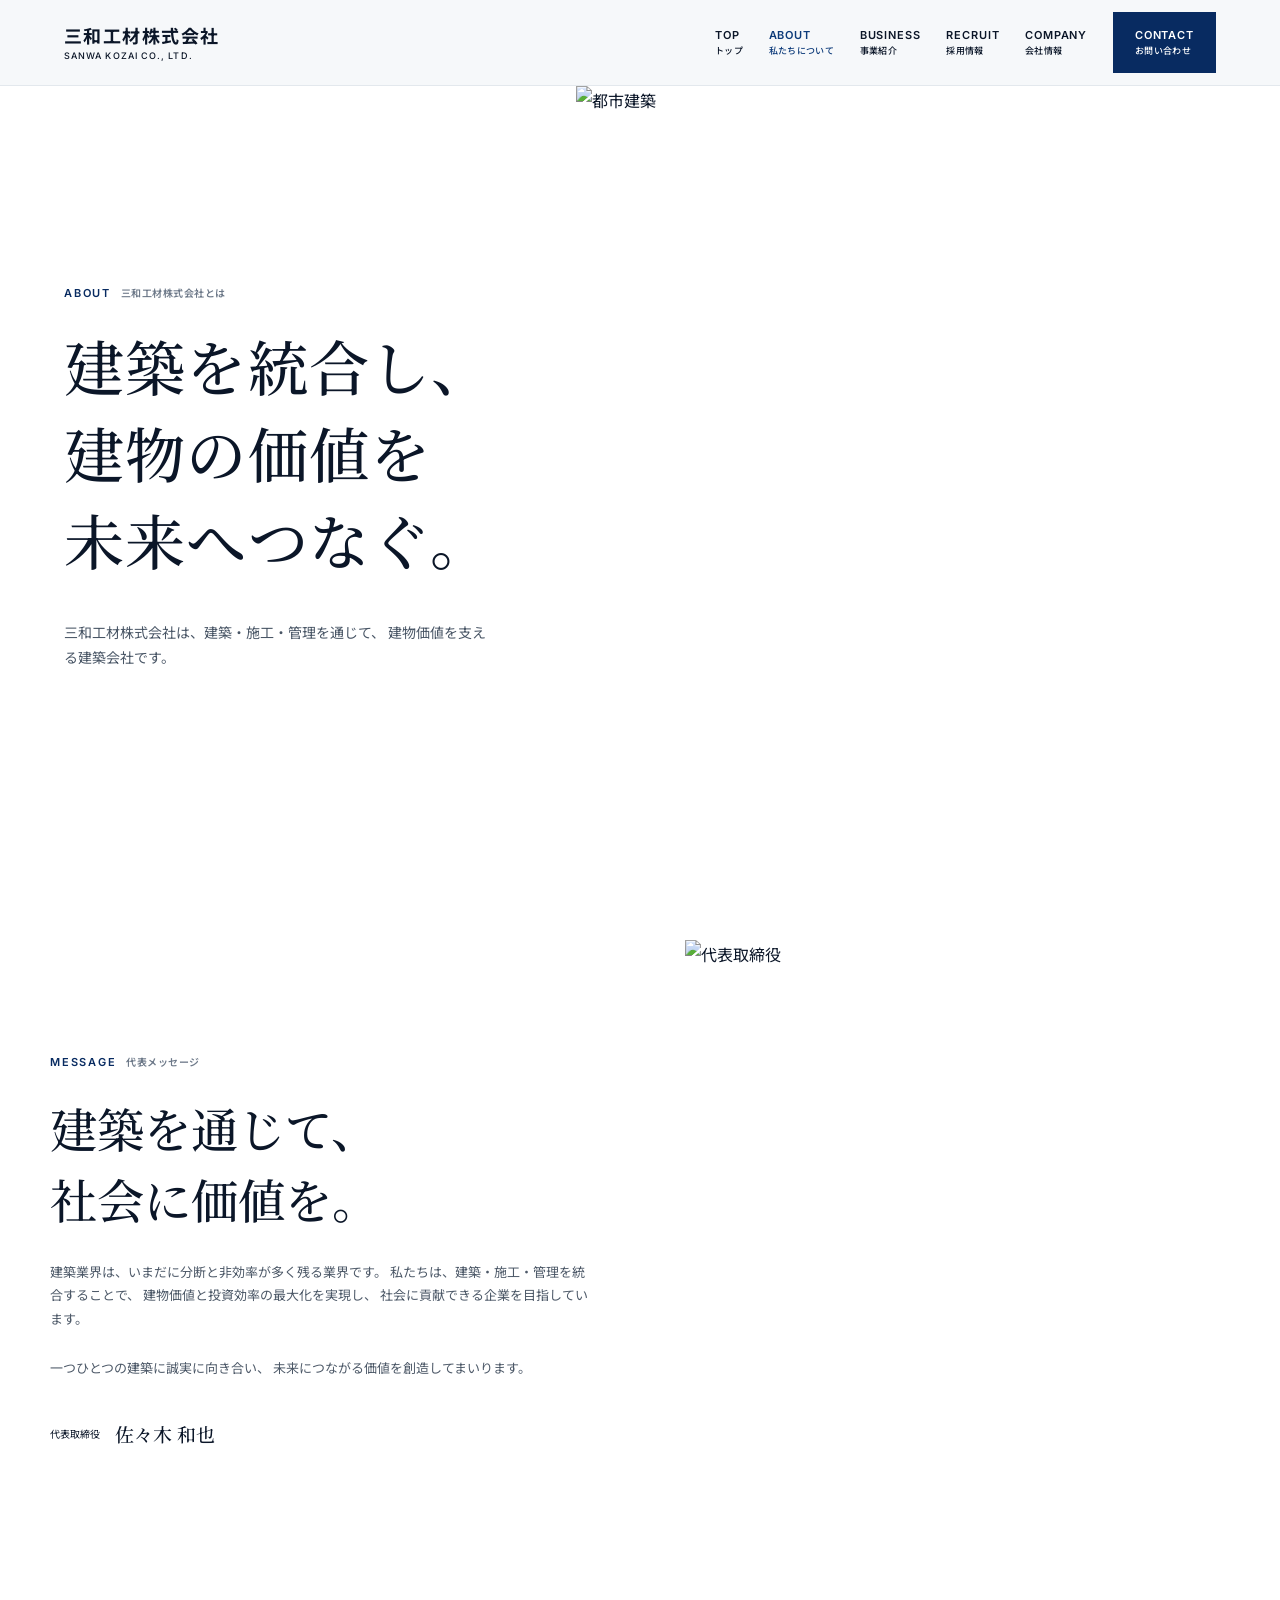
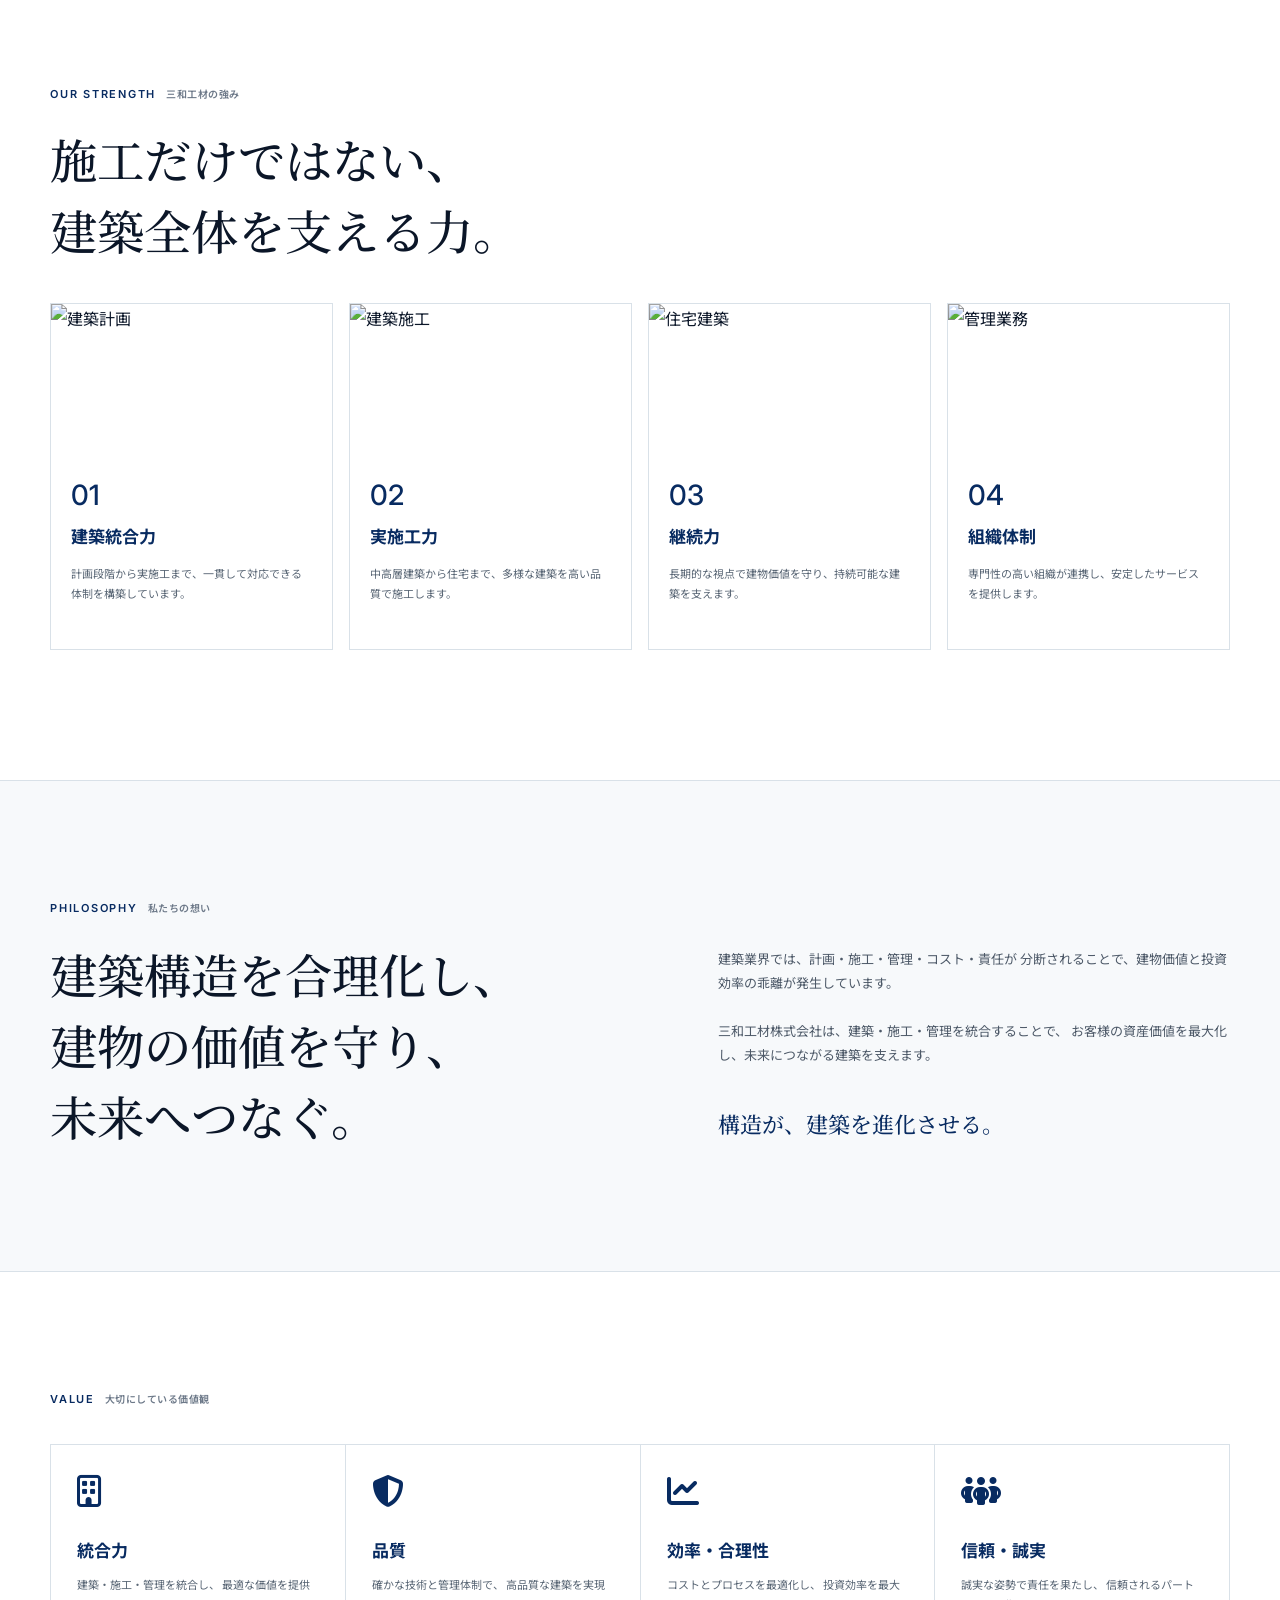
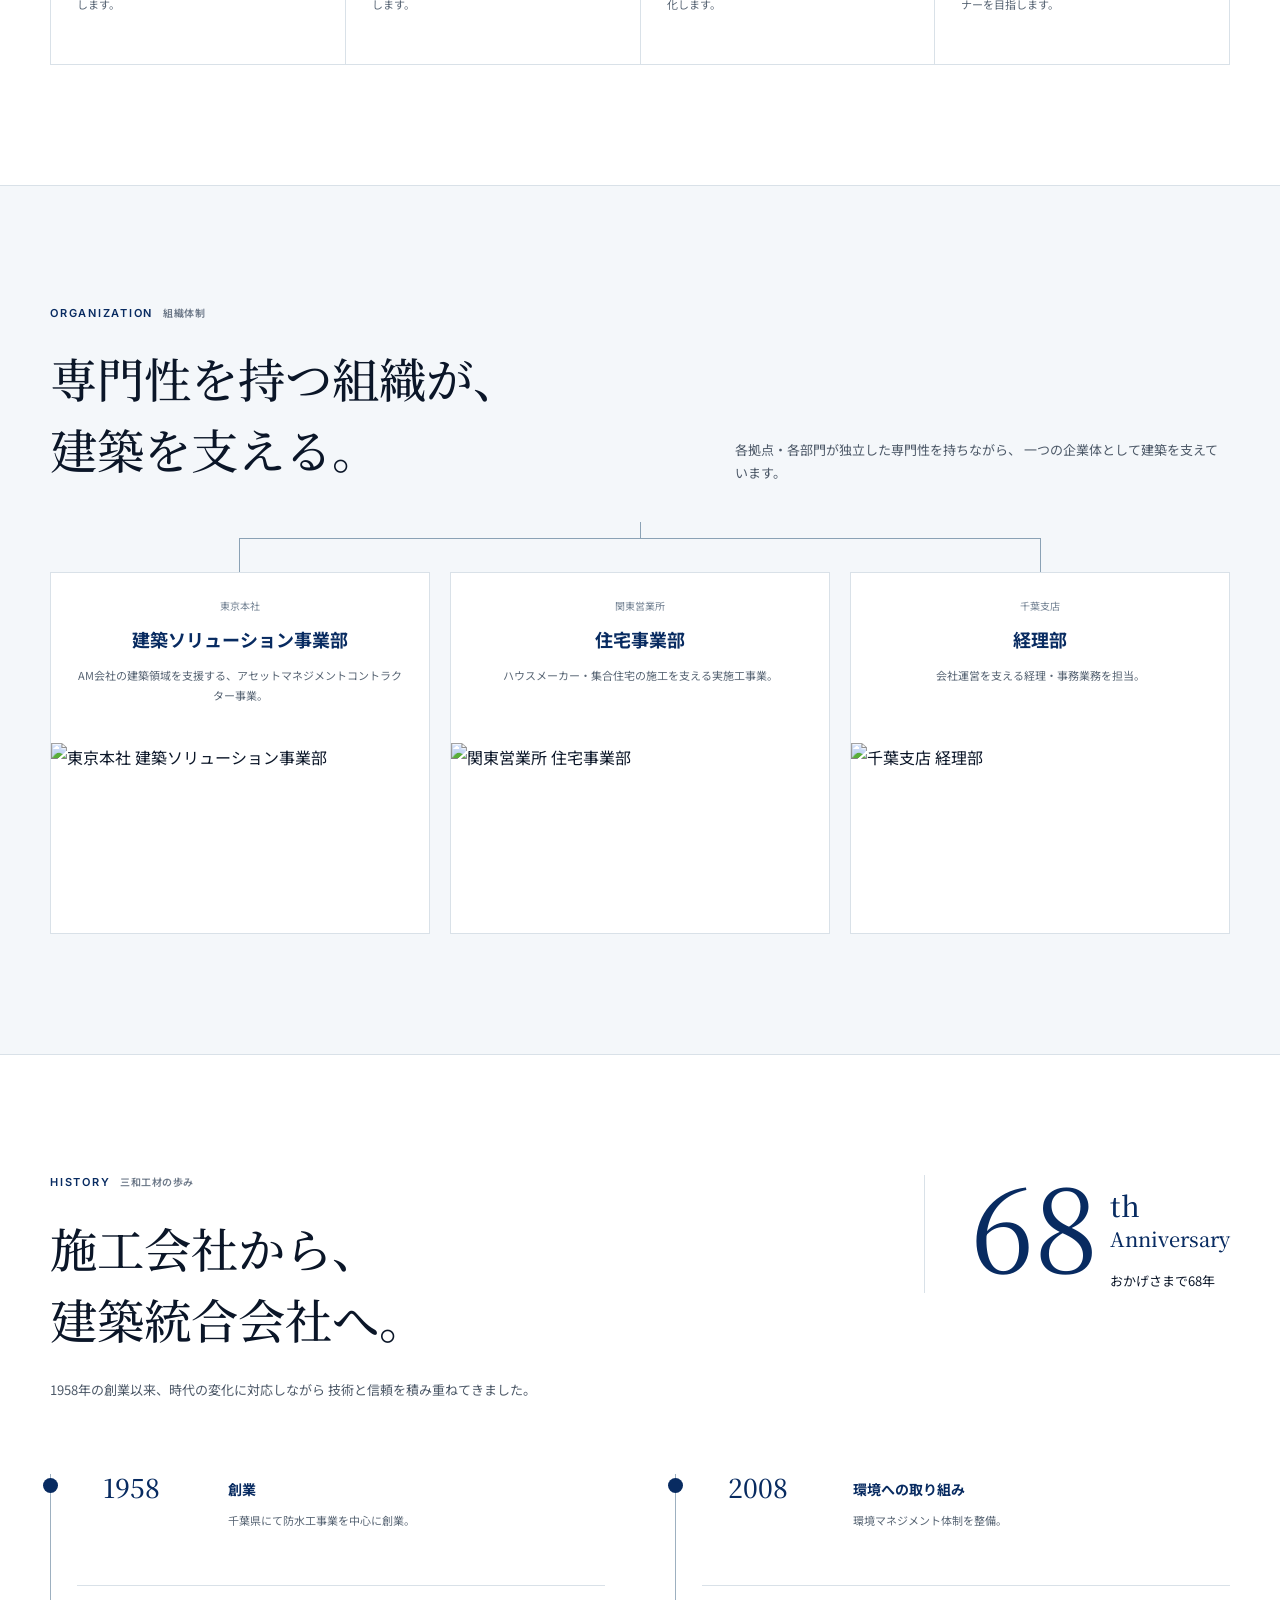
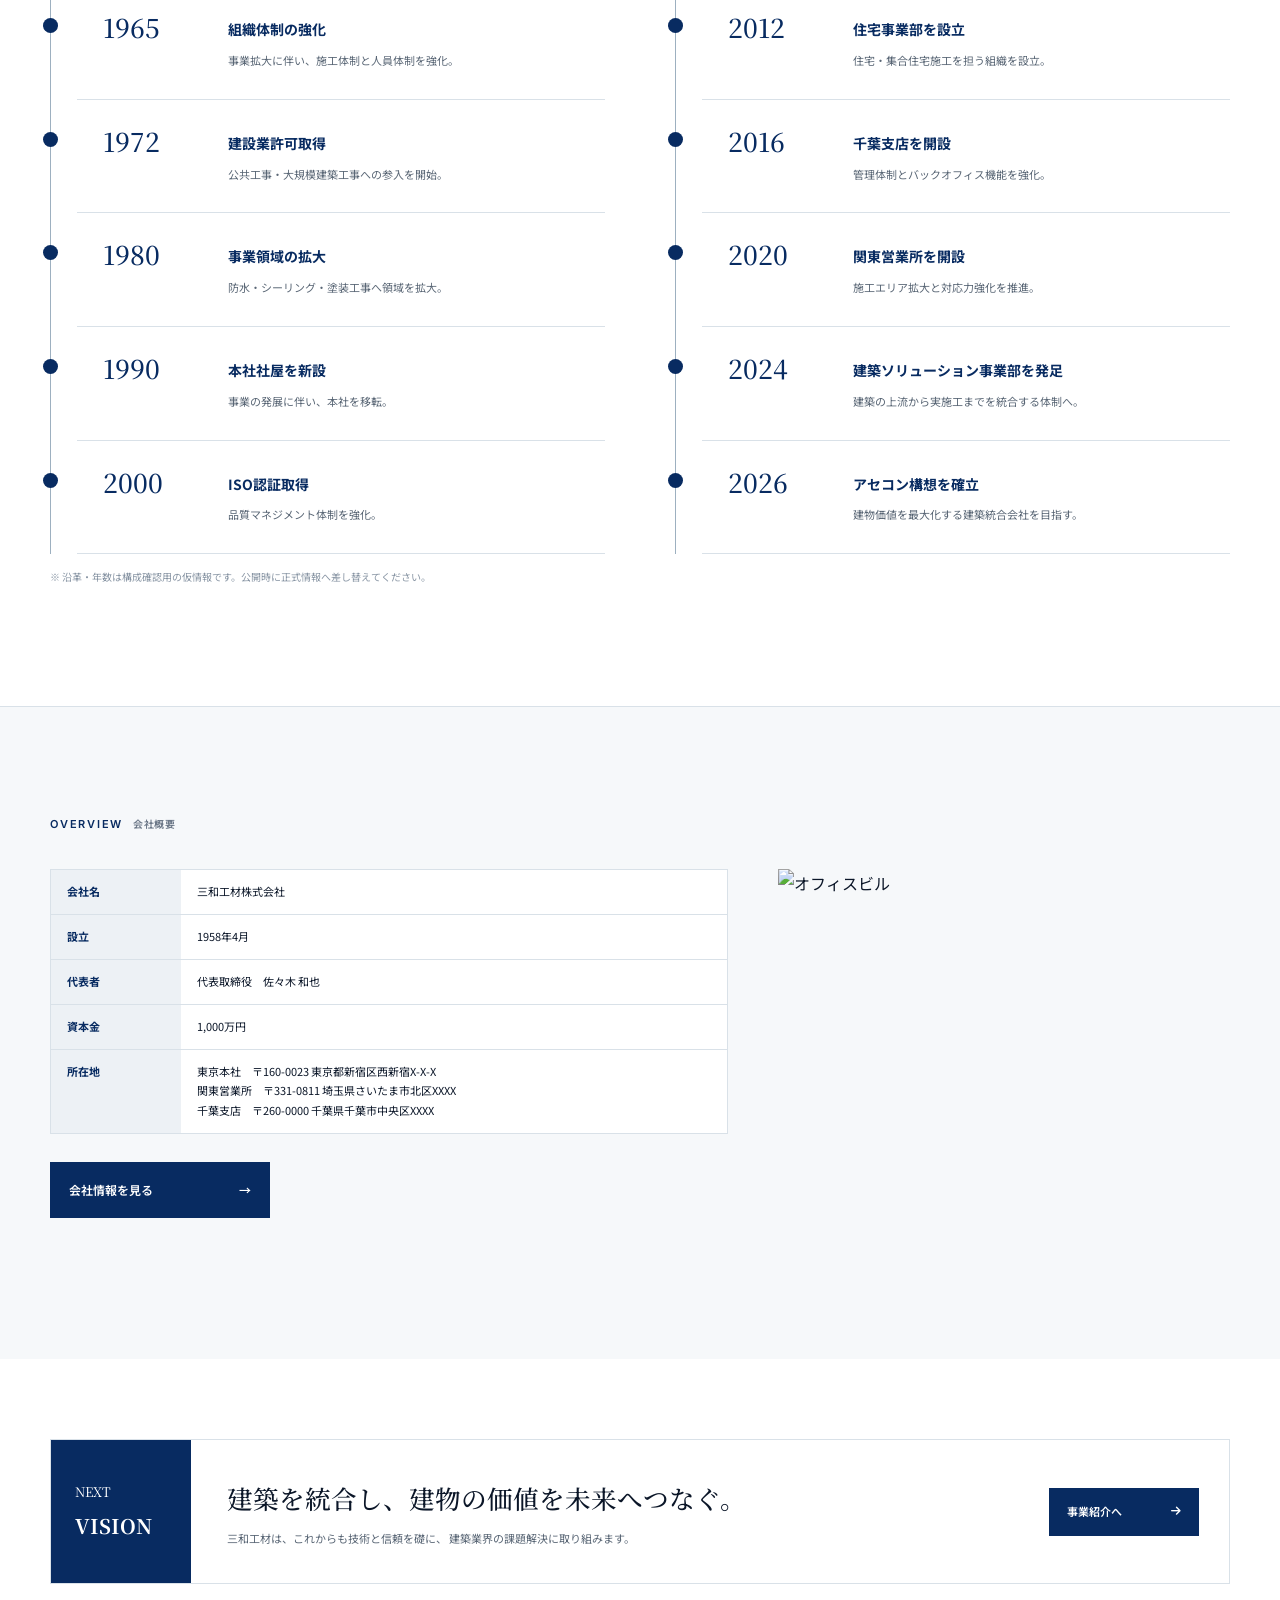
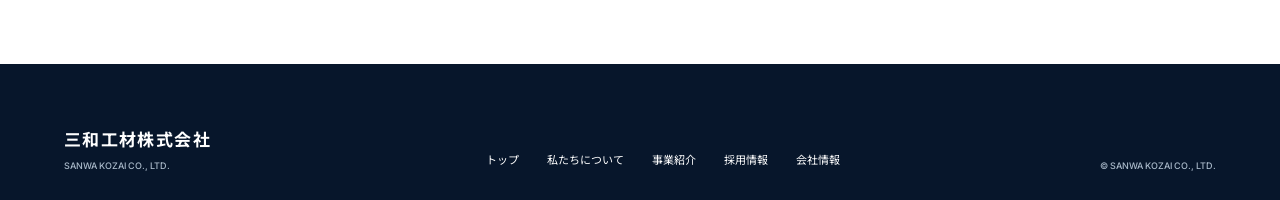
==== about.html @ 18548771 "Initial website" ====
<!DOCTYPE html>
<html lang="ja">
<head>
  <meta charset="UTF-8">
  <meta name="viewport" content="width=device-width, initial-scale=1.0">
  <meta name="description" content="三和工材株式会社について。企業理念、価値観、組織体制、沿革をご紹介します。">
  <meta name="robots" content="index,follow">
  <title>私たちについて | 三和工材株式会社</title>

  <link rel="preconnect" href="https://fonts.googleapis.com">
  <link rel="preconnect" href="https://fonts.gstatic.com" crossorigin>
  <link href="https://fonts.googleapis.com/css2?family=Inter:wght@400;500;600&family=Noto+Sans+JP:wght@400;500;600;700&family=Noto+Serif+JP:wght@500;600&display=swap" rel="stylesheet">

  <link rel="stylesheet" href="https://cdnjs.cloudflare.com/ajax/libs/font-awesome/6.7.2/css/all.min.css">
  <link rel="stylesheet" href="styles.css">
</head>

<body class="about-page">

  <header class="site-header" id="siteHeader">
    <a class="brand" href="index.html">
      <strong>三和工材株式会社</strong>
      <small>SANWA KOZAI CO., LTD.</small>
    </a>

    <button class="menu-button" id="menuButton" aria-label="メニューを開く" aria-expanded="false">
      <span></span><span></span>
    </button>

    <nav class="global-nav" id="globalNav">
      <a href="index.html">TOP <span>トップ</span></a>
      <a href="about.html" class="is-current">ABOUT <span>私たちについて</span></a>
      <a href="business.html">BUSINESS <span>事業紹介</span></a>
      <a href="index.html#recruit">RECRUIT <span>採用情報</span></a>
      <a href="company.html">COMPANY <span>会社情報</span></a>
      <a href="contact.html" class="nav-contact">CONTACT <span>お問い合わせ</span></a>
    </nav>
  </header>

  <main>

    <!-- 01 ABOUT HERO -->
    <section class="about-hero">
      <div class="about-hero-copy reveal">
        <p class="eyebrow">ABOUT <span>三和工材株式会社とは</span></p>

        <h1>
          建築を統合し、<br>
          建物の価値を<br>
          未来へつなぐ。
        </h1>

        <p class="about-hero-text">
          三和工材株式会社は、建築・施工・管理を通じて、
          建物価値を支える建築会社です。
        </p>
      </div>

      <div class="about-hero-image reveal">
        <img
          src="https://images.unsplash.com/photo-1486325212027-8081e485255e?auto=format&fit=crop&w=1600&q=85"
          alt="都市建築"
        >
      </div>
    </section>


    <!-- 02 MESSAGE -->
    <section class="about-message about-container">

      <div class="about-message-copy reveal">
        <p class="eyebrow">MESSAGE <span>代表メッセージ</span></p>

        <h2>
          建築を通じて、<br>
          社会に価値を。
        </h2>

        <p>
          建築業界は、いまだに分断と非効率が多く残る業界です。
          私たちは、建築・施工・管理を統合することで、
          建物価値と投資効率の最大化を実現し、
          社会に貢献できる企業を目指しています。
        </p>

        <p>
          一つひとつの建築に誠実に向き合い、
          未来につながる価値を創造してまいります。
        </p>

        <div class="about-signature">
          <small>代表取締役</small>
          <strong>佐々木 和也</strong>
        </div>
      </div>

      <div class="about-message-image reveal">
        <img
          src="https://images.unsplash.com/photo-1560250097-0b93528c311a?auto=format&fit=crop&w=1000&q=85"
          alt="代表取締役"
        >
      </div>

    </section>


    <!-- 03 STRENGTH -->
    <section class="about-strength about-container">

      <div class="about-section-head reveal">
        <p class="eyebrow">OUR STRENGTH <span>三和工材の強み</span></p>
        <h2>施工だけではない、<br>建築全体を支える力。</h2>
      </div>

      <div class="about-strength-grid">

        <article class="reveal">
          <img
            src="https://images.unsplash.com/photo-1504307651254-35680f356dfd?auto=format&fit=crop&w=800&q=80"
            alt="建築計画"
          >
          <div>
            <span>01</span>
            <h3>建築統合力</h3>
            <p>計画段階から実施工まで、一貫して対応できる体制を構築しています。</p>
          </div>
        </article>

        <article class="reveal">
          <img
            src="https://images.unsplash.com/photo-1511818966892-d7d671e672a2?auto=format&fit=crop&w=800&q=80"
            alt="建築施工"
          >
          <div>
            <span>02</span>
            <h3>実施工力</h3>
            <p>中高層建築から住宅まで、多様な建築を高い品質で施工します。</p>
          </div>
        </article>

        <article class="reveal">
          <img
            src="https://images.unsplash.com/photo-1600585154340-be6161a56a0c?auto=format&fit=crop&w=800&q=80"
            alt="住宅建築"
          >
          <div>
            <span>03</span>
            <h3>継続力</h3>
            <p>長期的な視点で建物価値を守り、持続可能な建築を支えます。</p>
          </div>
        </article>

        <article class="reveal">
          <img
            src="https://images.unsplash.com/photo-1554224155-8d04cb21cd6c?auto=format&fit=crop&w=800&q=80"
            alt="管理業務"
          >
          <div>
            <span>04</span>
            <h3>組織体制</h3>
            <p>専門性の高い組織が連携し、安定したサービスを提供します。</p>
          </div>
        </article>

      </div>
    </section>


    <!-- 04 PHILOSOPHY -->
    <section class="about-philosophy">

      <div class="about-philosophy-inner about-container">

        <div class="about-philosophy-title reveal">
          <p class="eyebrow">PHILOSOPHY <span>私たちの想い</span></p>

          <h2>
            建築構造を合理化し、<br>
            建物の価値を守り、<br>
            未来へつなぐ。
          </h2>
        </div>

        <div class="about-philosophy-copy reveal">
          <p>
            建築業界では、計画・施工・管理・コスト・責任が
            分断されることで、建物価値と投資効率の乖離が発生しています。
          </p>

          <p>
            三和工材株式会社は、建築・施工・管理を統合することで、
            お客様の資産価値を最大化し、未来につながる建築を支えます。
          </p>

          <strong>構造が、建築を進化させる。</strong>
        </div>

      </div>

    </section>


    <!-- 05 VALUE -->
    <section class="about-value about-container">

      <div class="about-section-head reveal">
        <p class="eyebrow">VALUE <span>大切にしている価値観</span></p>
      </div>

      <div class="about-value-grid">

        <article class="reveal">
          <i class="fa-regular fa-building"></i>
          <h3>統合力</h3>
          <p>
            建築・施工・管理を統合し、
            最適な価値を提供します。
          </p>
        </article>

        <article class="reveal">
          <i class="fa-solid fa-shield-halved"></i>
          <h3>品質</h3>
          <p>
            確かな技術と管理体制で、
            高品質な建築を実現します。
          </p>
        </article>

        <article class="reveal">
          <i class="fa-solid fa-chart-line"></i>
          <h3>効率・合理性</h3>
          <p>
            コストとプロセスを最適化し、
            投資効率を最大化します。
          </p>
        </article>

        <article class="reveal">
          <i class="fa-solid fa-people-group"></i>
          <h3>信頼・誠実</h3>
          <p>
            誠実な姿勢で責任を果たし、
            信頼されるパートナーを目指します。
          </p>
        </article>

      </div>

    </section>


    <!-- 06 ORGANIZATION -->
    <section class="about-organization">

      <div class="about-container">

        <div class="about-section-head about-section-head--split reveal">
          <div>
            <p class="eyebrow">ORGANIZATION <span>組織体制</span></p>
            <h2>専門性を持つ組織が、<br>建築を支える。</h2>
          </div>

          <p>
            各拠点・各部門が独立した専門性を持ちながら、
            一つの企業体として建築を支えています。
          </p>
        </div>

        <div class="about-org-line" aria-hidden="true">
          <span></span>
        </div>

        <div class="about-org-grid">

          <article class="reveal">
            <div class="about-org-copy">
              <small>東京本社</small>
              <h3>建築ソリューション事業部</h3>
              <p>AM会社の建築領域を支援する、アセットマネジメントコントラクター事業。</p>
            </div>
            <img
              src="https://images.unsplash.com/photo-1486406146926-c627a92ad1ab?auto=format&fit=crop&w=900&q=82"
              alt="東京本社 建築ソリューション事業部"
            >
          </article>

          <article class="reveal">
            <div class="about-org-copy">
              <small>関東営業所</small>
              <h3>住宅事業部</h3>
              <p>ハウスメーカー・集合住宅の施工を支える実施工事業。</p>
            </div>
            <img
              src="https://images.unsplash.com/photo-1600566753190-17f0baa2a6c3?auto=format&fit=crop&w=900&q=82"
              alt="関東営業所 住宅事業部"
            >
          </article>

          <article class="reveal">
            <div class="about-org-copy">
              <small>千葉支店</small>
              <h3>経理部</h3>
              <p>会社運営を支える経理・事務業務を担当。</p>
            </div>
            <img
              src="https://images.unsplash.com/photo-1554224155-8d04cb21cd6c?auto=format&fit=crop&w=900&q=82"
              alt="千葉支店 経理部"
            >
          </article>

        </div>

      </div>

    </section>


    <!-- 07 HISTORY -->
    <section class="about-history about-container">

      <div class="about-history-head reveal">
        <div>
          <p class="eyebrow">HISTORY <span>三和工材の歩み</span></p>

          <h2>施工会社から、<br>建築統合会社へ。</h2>

          <p>
            1958年の創業以来、時代の変化に対応しながら
            技術と信頼を積み重ねてきました。
          </p>
        </div>

        <div class="about-anniversary">
          <strong>68</strong>
          <div>
            <span>th</span>
            <small>Anniversary</small>
            <p>おかげさまで68年</p>
          </div>
        </div>
      </div>


      <div class="about-history-columns">

        <div class="about-timeline">

          <article class="reveal">
            <span class="about-year">1958</span>
            <div>
              <strong>創業</strong>
              <p>千葉県にて防水工事業を中心に創業。</p>
            </div>
          </article>

          <article class="reveal">
            <span class="about-year">1965</span>
            <div>
              <strong>組織体制の強化</strong>
              <p>事業拡大に伴い、施工体制と人員体制を強化。</p>
            </div>
          </article>

          <article class="reveal">
            <span class="about-year">1972</span>
            <div>
              <strong>建設業許可取得</strong>
              <p>公共工事・大規模建築工事への参入を開始。</p>
            </div>
          </article>

          <article class="reveal">
            <span class="about-year">1980</span>
            <div>
              <strong>事業領域の拡大</strong>
              <p>防水・シーリング・塗装工事へ領域を拡大。</p>
            </div>
          </article>

          <article class="reveal">
            <span class="about-year">1990</span>
            <div>
              <strong>本社社屋を新設</strong>
              <p>事業の発展に伴い、本社を移転。</p>
            </div>
          </article>

          <article class="reveal">
            <span class="about-year">2000</span>
            <div>
              <strong>ISO認証取得</strong>
              <p>品質マネジメント体制を強化。</p>
            </div>
          </article>

        </div>


        <div class="about-timeline">

          <article class="reveal">
            <span class="about-year">2008</span>
            <div>
              <strong>環境への取り組み</strong>
              <p>環境マネジメント体制を整備。</p>
            </div>
          </article>

          <article class="reveal">
            <span class="about-year">2012</span>
            <div>
              <strong>住宅事業部を設立</strong>
              <p>住宅・集合住宅施工を担う組織を設立。</p>
            </div>
          </article>

          <article class="reveal">
            <span class="about-year">2016</span>
            <div>
              <strong>千葉支店を開設</strong>
              <p>管理体制とバックオフィス機能を強化。</p>
            </div>
          </article>

          <article class="reveal">
            <span class="about-year">2020</span>
            <div>
              <strong>関東営業所を開設</strong>
              <p>施工エリア拡大と対応力強化を推進。</p>
            </div>
          </article>

          <article class="reveal">
            <span class="about-year">2024</span>
            <div>
              <strong>建築ソリューション事業部を発足</strong>
              <p>建築の上流から実施工までを統合する体制へ。</p>
            </div>
          </article>

          <article class="reveal">
            <span class="about-year">2026</span>
            <div>
              <strong>アセコン構想を確立</strong>
              <p>建物価値を最大化する建築統合会社を目指す。</p>
            </div>
          </article>

        </div>

      </div>

      <p class="note">
        ※ 沿革・年数は構成確認用の仮情報です。公開時に正式情報へ差し替えてください。
      </p>

    </section>


    <!-- 08 OVERVIEW -->
    <section class="about-overview">

      <div class="about-container">

        <div class="about-section-head reveal">
          <p class="eyebrow">OVERVIEW <span>会社概要</span></p>
        </div>

        <div class="about-overview-grid">

          <div class="about-overview-table reveal">

            <dl>
              <div><dt>会社名</dt><dd>三和工材株式会社</dd></div>
              <div><dt>設立</dt><dd>1958年4月</dd></div>
              <div><dt>代表者</dt><dd>代表取締役　佐々木 和也</dd></div>
              <div><dt>資本金</dt><dd>1,000万円</dd></div>
              <div>
                <dt>所在地</dt>
                <dd>
                  東京本社　〒160-0023 東京都新宿区西新宿X-X-X<br>
                  関東営業所　〒331-0811 埼玉県さいたま市北区XXXX<br>
                  千葉支店　〒260-0000 千葉県千葉市中央区XXXX
                </dd>
              </div>
            </dl>

            <a href="company.html" class="button button--primary">
              会社情報を見る <span>→</span>
            </a>

          </div>

          <div class="about-overview-image reveal">
            <img
              src="https://images.unsplash.com/photo-1497366216548-37526070297c?auto=format&fit=crop&w=1200&q=82"
              alt="オフィスビル"
            >
          </div>

        </div>

      </div>

    </section>


    <!-- NEXT VISION -->
    <section class="about-next">
      <div class="about-next-label">
        <small>NEXT</small>
        <strong>VISION</strong>
      </div>

      <div class="about-next-copy">
        <h2>建築を統合し、建物の価値を未来へつなぐ。</h2>
        <p>
          三和工材は、これからも技術と信頼を礎に、
          建築業界の課題解決に取り組みます。
        </p>
      </div>

      <a href="business.html" class="about-next-link">
        事業紹介へ
        <i class="fa-solid fa-arrow-right"></i>
      </a>
    </section>

  </main>


  <footer class="site-footer">
    <div class="footer-brand">
      <strong>三和工材株式会社</strong>
      <small>SANWA KOZAI CO., LTD.</small>
    </div>

    <nav>
      <a href="index.html">トップ</a>
      <a href="about.html">私たちについて</a>
      <a href="business.html">事業紹介</a>
      <a href="index.html#recruit">採用情報</a>
      <a href="company.html">会社情報</a>
    </nav>

    <small>© SANWA KOZAI CO., LTD.</small>
  </footer>

  <script src="script.js"></script>
</body>
</html>
---- styles.css ----
:root {
  --bg: #f6f8fa;
  --paper: #ffffff;
  --ink: #0b1628;
  --muted: #667181;
  --line: #d9e1e8;
  --navy: #082b61;
  --navy-2: #0d3b7a;
  --blue: #8eccec;
  --blue-soft: #e9f4fa;
  --max: 1440px;
  --pad: clamp(24px, 5vw, 80px);
  --sans: "Noto Sans JP", sans-serif;
  --serif: "Noto Serif JP", serif;
  --latin: "Inter", sans-serif;
}

* { box-sizing: border-box; }

html {
  scroll-behavior: smooth;
  background: var(--bg);
}

body {
  margin: 0;
  color: var(--ink);
  background: var(--bg);
  font-family: var(--sans);
  line-height: 1.8;
  -webkit-font-smoothing: antialiased;
}

img { width: 100%; display: block; }
a { color: inherit; text-decoration: none; }
button { font: inherit; }

.site-header {
  position: fixed;
  inset: 0 0 auto;
  z-index: 50;
  height: 86px;
  padding-inline: var(--pad);
  display: flex;
  align-items: center;
  justify-content: space-between;
  background: rgba(246,248,250,.9);
  border-bottom: 1px solid rgba(8,43,97,.08);
  backdrop-filter: blur(16px);
  transition: .3s ease;
}

.site-header.is-scrolled {
  height: 70px;
  background: rgba(246,248,250,.97);
}

.brand {
  display: flex;
  flex-direction: column;
  line-height: 1.2;
}

.brand strong {
  font-size: 18px;
  letter-spacing: .08em;
}

.brand small {
  margin-top: 5px;
  font: 500 9px/1 var(--latin);
  letter-spacing: .12em;
}

.global-nav {
  display: flex;
  align-items: center;
  gap: clamp(18px,2vw,32px);
}

.global-nav a {
  display: flex;
  flex-direction: column;
  gap: 5px;
  font: 600 11px/1 var(--latin);
  letter-spacing: .08em;
}

.global-nav a span {
  font-family: var(--sans);
  font-size: 9px;
  letter-spacing: .04em;
  font-weight: 500;
}

.global-nav a.is-current {
  color: var(--navy-2);
}

.nav-contact {
  padding: 18px 22px;
  background: var(--navy);
  color: #fff;
}

.menu-button { display: none; }

.section {
  position: relative;
  width: min(100%,var(--max));
  margin: 0 auto;
  padding-inline: var(--pad);
  overflow: clip;
}

.section + .section {
  border-top: 1px solid rgba(8,43,97,.14);
}

.section--paper { background: var(--paper); }
.section--light { background: #f3f6f8; }
.section--softblue {
  background: linear-gradient(180deg,#e9f5fb 0%,#f7f9fb 62%,#f7f9fb 100%);
}
.section--navy {
  background: var(--navy);
  color: #fff;
}

.section--navy::before,
.contact-cta::before {
  content: "";
  position: absolute;
  inset: 0 calc(50% - 50vw);
  background: inherit;
  z-index: -1;
}

.section-marker {
  position: absolute;
  top: 34px;
  left: var(--pad);
  z-index: 4;
  display: flex;
  align-items: center;
  gap: 13px;
  color: var(--navy);
}

.section-marker span {
  font: 500 18px/1 var(--latin);
}

.section-marker > div {
  display: flex;
  flex-direction: column;
  gap: 4px;
}

.section-marker small {
  font: 600 9px/1 var(--latin);
  letter-spacing: .16em;
}

.section-marker em {
  font-style: normal;
  font-size: 10px;
  line-height: 1.2;
  font-weight: 600;
}

.section-marker::after {
  content: "";
  width: 42px;
  height: 1px;
  background: currentColor;
  opacity: .55;
}

.section-marker--inverse { color: #b6def3; }
.section-marker--hero { top: 112px; }

.eyebrow {
  display: flex;
  align-items: baseline;
  flex-wrap: wrap;
  gap: 10px;
  margin: 0 0 22px;
  color: var(--navy);
  font: 600 11px/1.3 var(--latin);
  letter-spacing: .16em;
}

.eyebrow span {
  font-family: var(--sans);
  font-size: 10px;
  letter-spacing: .05em;
  color: #6c7888;
}

.eyebrow--light,
.eyebrow--light span,
.section--navy .eyebrow,
.section--navy .eyebrow span {
  color: #d6e8f3;
}

h1,h2,h3,p { margin-top: 0; }

.hero {
  min-height: 100vh;
  padding-top: 86px;
  display: grid;
  grid-template-columns: 1.02fr .98fr;
}

.hero-copy {
  padding: clamp(110px,12vw,170px) clamp(36px,5vw,76px) 90px 0;
  display: flex;
  flex-direction: column;
  justify-content: center;
}

.hero h1,
.subhero h1 {
  margin: 0;
  font-family: var(--serif);
  font-size: clamp(42px,5.2vw,78px);
  font-weight: 500;
  line-height: 1.38;
  letter-spacing: .02em;
}

.hero-lead {
  margin: 38px 0 0;
  font-size: 14px;
  color: #3f4c5e;
}

.hero-actions {
  display: flex;
  align-items: center;
  gap: 28px;
  margin-top: 38px;
}

.hero-visual {
  position: relative;
  min-height: calc(100vh - 86px);
  overflow: hidden;
}

.hero-visual img {
  height: 100%;
  object-fit: cover;
}

.hero-caption {
  position: absolute;
  right: 24px;
  bottom: 24px;
  color: #fff;
  text-align: right;
}

.hero-caption small {
  font: 500 9px/1 var(--latin);
  letter-spacing: .12em;
}

.hero-caption strong {
  display: block;
  margin-top: 8px;
  font: 500 18px/1.2 var(--latin);
  letter-spacing: .07em;
}

.button {
  display: inline-flex;
  width: fit-content;
  align-items: center;
  justify-content: space-between;
  gap: 34px;
  min-width: 220px;
  padding: 16px 18px;
  font-size: 12px;
  font-weight: 600;
  border: 1px solid var(--navy);
}

.button--primary {
  background: var(--navy);
  color: #fff;
}

.button--light {
  border-color: #fff;
  background: #fff;
  color: var(--navy);
}

.text-link {
  display: inline-flex;
  gap: 34px;
  align-items: center;
  font-size: 12px;
  font-weight: 600;
  border-bottom: 1px solid currentColor;
  padding-bottom: 7px;
}

.business,
.numbers,
.case,
.recruit,
.about-concept,
.philosophy,
.organization,
.history {
  padding-top: 176px;
  padding-bottom: 140px;
}

.section-head {
  display: grid;
  grid-template-columns: 1.2fr .8fr;
  gap: 80px;
  align-items: end;
  margin-bottom: 64px;
}

.section-head h2,
.numbers-intro h2,
.case-content h2,
.recruit-copy h2,
.about-concept-copy h2,
.philosophy-lead h2,
.history-heading h2 {
  margin: 0;
  font-family: var(--serif);
  font-weight: 500;
  line-height: 1.45;
  font-size: clamp(38px,4vw,60px);
}

.section-head > p {
  margin: 0;
  font-size: 14px;
  color: #455264;
}

.business-grid {
  display: grid;
  grid-template-columns: 1.45fr 1fr;
  gap: 24px;
}

.business-card {
  background: #fff;
  border: 1px solid var(--line);
  border-top: 4px solid var(--blue);
}

.business-card--primary {
  grid-row: span 2;
  border-top-color: var(--navy);
}

.business-card:nth-child(2) { border-top-color: #4f9dc5; }

.business-card:not(.business-card--primary) {
  display: grid;
  grid-template-columns: .9fr 1.1fr;
}

.business-image { overflow: hidden; }

.business-card--primary .business-image { height: 450px; }

.business-card:not(.business-card--primary) .business-image {
  min-height: 100%;
}

.business-image img {
  height: 100%;
  object-fit: cover;
  transition: transform .5s ease;
}

.business-card:hover .business-image img {
  transform: scale(1.035);
}

.business-content {
  position: relative;
  padding: 30px;
}

.business-number {
  position: absolute;
  top: 22px;
  right: 24px;
  font: 400 46px/1 var(--latin);
  color: #bddcec;
}

.business-en {
  display: flex;
  flex-direction: column;
  gap: 4px;
  margin: 0 0 12px;
  padding-right: 70px;
  color: var(--navy);
  font: 600 10px/1.3 var(--latin);
  letter-spacing: .1em;
}

.business-en span {
  font-family: var(--sans);
  font-size: 10px;
  letter-spacing: .04em;
  color: #657384;
}

.business-content h3 {
  margin: 0 0 14px;
  font-family: var(--serif);
  font-size: 25px;
  line-height: 1.55;
}

.business-content > p:not(.business-en) {
  font-size: 13px;
  color: #4a5664;
}

.card-link {
  display: inline-flex;
  gap: 24px;
  margin-top: 18px;
  padding-bottom: 6px;
  border-bottom: 1px solid #aab5c0;
  font-size: 11px;
  font-weight: 600;
}

.numbers {
  display: grid;
  grid-template-columns: .8fr 1.2fr;
  gap: 80px;
}

.number-list {
  border-top: 1px solid rgba(255,255,255,.28);
}

.number-item {
  display: grid;
  grid-template-columns: 190px 1fr;
  align-items: center;
  min-height: 150px;
  border-bottom: 1px solid rgba(255,255,255,.28);
}

.number-value {
  font: 400 clamp(68px,7vw,104px)/1 var(--latin);
  letter-spacing: -.05em;
}

.number-item strong {
  font-size: 13px;
  color: #b8ddf0;
}

.number-item p {
  margin: 8px 0 0;
  font-size: 13px;
  color: #d7e1eb;
}

.note {
  margin: 14px 0 0;
  font-size: 10px;
  color: #8794a3;
}

.numbers .note {
  grid-column: 2;
  color: #91a6bc;
}

.case {
  display: grid;
  grid-template-columns: 1.08fr .92fr;
  gap: clamp(50px,7vw,110px);
  align-items: center;
}

.case-visual {
  min-height: 640px;
}

.case-visual img {
  height: 100%;
  min-height: 640px;
  object-fit: cover;
}

.case-content > p:not(.eyebrow):not(.note) {
  margin-top: 30px;
  font-size: 14px;
  color: #455264;
}

.case-stats {
  display: grid;
  grid-template-columns: 1fr 1fr;
  margin: 42px 0 16px;
  border-top: 1px solid var(--line);
  border-bottom: 1px solid var(--line);
}

.case-stats > div {
  padding: 24px 20px 24px 0;
}

.case-stats > div + div {
  border-left: 1px solid var(--line);
  padding-left: 24px;
}

.case-stats small {
  display: flex;
  flex-direction: column;
  gap: 4px;
  font: 600 9px/1.2 var(--latin);
  letter-spacing: .1em;
}

.case-stats small span {
  font-family: var(--sans);
  color: #6c7888;
  letter-spacing: .04em;
}

.case-stats strong {
  display: block;
  margin-top: 10px;
  color: var(--navy);
  font: 400 clamp(34px,3vw,48px)/1 var(--latin);
}

.recruit {
  display: grid;
  grid-template-columns: 1fr 1fr;
  gap: 0;
}

.recruit-copy {
  padding: clamp(56px,7vw,94px);
  background: var(--blue-soft);
  border-left: 6px solid var(--navy);
  display: flex;
  flex-direction: column;
  justify-content: center;
}

.recruit-copy > p:not(.eyebrow) {
  margin: 26px 0 0;
  font-size: 14px;
  color: #455264;
}

.recruit-visual img {
  height: 100%;
  min-height: 520px;
  object-fit: cover;
}

.contact-cta,
.next-link {
  position: relative;
  width: min(100%,var(--max));
  margin: 0 auto;
  padding: 88px var(--pad);
  display: flex;
  align-items: end;
  justify-content: space-between;
  gap: 40px;
  background: var(--navy);
  color: #fff;
}

.contact-cta h2,
.next-link h2 {
  margin: 0;
  font-family: var(--serif);
  font-size: clamp(32px,3.7vw,54px);
  font-weight: 500;
  line-height: 1.45;
}

.site-footer {
  background: #07162b;
  color: #fff;
  padding: 60px var(--pad) 30px;
  display: grid;
  grid-template-columns: 1fr 1.5fr auto;
  gap: 40px;
  align-items: end;
}

.footer-brand {
  display: flex;
  flex-direction: column;
}

.footer-brand strong {
  font-size: 17px;
  letter-spacing: .08em;
}

.footer-brand small {
  margin-top: 6px;
  font: 500 9px/1 var(--latin);
  color: #a9b9c9;
}

.site-footer nav {
  display: flex;
  flex-wrap: wrap;
  gap: 18px 28px;
  font-size: 11px;
}

.site-footer > small {
  font: 500 9px/1 var(--latin);
  color: #a9b9c9;
}

.subhero {
  min-height: 84vh;
  padding-top: 86px;
  display: grid;
  grid-template-columns: 1fr 1fr;
}

.subhero-copy {
  padding: 160px 70px 100px 0;
  display: flex;
  flex-direction: column;
  justify-content: center;
}

.subhero-copy > p:not(.eyebrow) {
  margin-top: 36px;
  max-width: 560px;
  font-size: 14px;
  color: #455264;
}

.subhero-visual {
  min-height: calc(84vh - 86px);
}

.subhero-visual img {
  height: 100%;
  object-fit: cover;
}

.about-concept {
  display: grid;
  grid-template-columns: 1.08fr .92fr;
  gap: clamp(50px,7vw,110px);
  align-items: center;
}

.integration-map {
  position: relative;
  min-height: 620px;
  background: rgba(255,255,255,.7);
  border: 1px solid var(--line);
  overflow: hidden;
}

.integration-word {
  position: absolute;
  z-index: 2;
  display: flex;
  flex-direction: column;
  gap: 7px;
}

.integration-word strong {
  font: 500 clamp(11px,1.1vw,16px)/1 var(--latin);
  letter-spacing: .12em;
}

.integration-word span {
  font-size: 11px;
  font-weight: 600;
  color: var(--navy);
}

.integration-word[data-position="tl"] { left: 7%; top: 12%; }
.integration-word[data-position="tr"] { right: 7%; top: 12%; }
.integration-word[data-position="ml"] { left: 5%; top: 50%; }
.integration-word[data-position="mr"] { right: 5%; top: 50%; }
.integration-word[data-position="bc"] { left: 50%; bottom: 10%; transform: translateX(-50%); }

.integration-center {
  position: absolute;
  left: 50%;
  top: 50%;
  z-index: 3;
  transform: translate(-50%,-50%);
  width: 235px;
  aspect-ratio: 1;
  background: rgba(247,249,251,.95);
  border: 1px solid var(--navy);
  display: flex;
  flex-direction: column;
  align-items: center;
  justify-content: center;
}

.integration-center small,
.integration-center span {
  font: 500 9px/1.4 var(--latin);
  letter-spacing: .12em;
}

.integration-center strong {
  margin: 10px 0 8px;
  font-family: var(--serif);
  font-size: 23px;
}

.integration-lines {
  position: absolute;
  inset: 0;
  width: 100%;
  height: 100%;
}

.integration-lines path {
  fill: none;
  stroke: #91c9e5;
  stroke-width: 1.2;
  stroke-dasharray: 640;
  stroke-dashoffset: 640;
  transition: stroke-dashoffset 1.3s ease .15s;
}

.integration-map.is-visible .integration-lines path {
  stroke-dashoffset: 0;
}

.about-concept-copy > p:not(.eyebrow) {
  font-size: 14px;
  color: #455264;
}

.philosophy {
  display: grid;
  grid-template-columns: 1.2fr .8fr;
  gap: 100px;
  align-items: center;
}

.philosophy-body {
  padding-top: 44px;
}

.philosophy-body p {
  font-size: 14px;
  color: #455264;
}

.philosophy-body strong {
  display: block;
  margin-top: 30px;
  font-family: var(--serif);
  font-size: 22px;
  color: var(--navy);
}

.org-list {
  border-top: 1px solid var(--line);
}

.org-item {
  display: grid;
  grid-template-columns: .5fr .7fr 1fr 1.4fr;
  gap: 30px;
  align-items: center;
  padding: 36px 0;
  border-bottom: 1px solid var(--line);
}

.org-item > span {
  font: 600 10px/1 var(--latin);
  color: #7b8999;
}

.org-item h3 {
  margin: 0;
  font-size: 22px;
}

.org-item strong {
  color: var(--navy);
  font-size: 15px;
}

.org-item p {
  margin: 0;
  font-size: 13px;
  color: #566171;
}

.history {
  display: grid;
  grid-template-columns: .7fr 1.3fr;
  gap: 90px;
}

.timeline {
  border-top: 1px solid var(--line);
}

.timeline-item {
  display: grid;
  grid-template-columns: 140px 1fr;
  gap: 28px;
  padding: 28px 0;
  border-bottom: 1px solid var(--line);
}

.year {
  font: 500 32px/1 var(--latin);
  color: var(--navy);
}

.timeline-item strong {
  font-size: 15px;
}

.timeline-item p {
  margin: 8px 0 0;
  font-size: 13px;
  color: #566171;
}

.reveal {
  opacity: 0;
  transform: translateY(26px);
  transition: opacity .8s ease, transform .8s ease;
}

.reveal.is-visible {
  opacity: 1;
  transform: translateY(0);
}

@media (max-width: 980px) {
  .site-header { height: 72px; }
  .menu-button {
    display: flex;
    width: 38px;
    height: 38px;
    padding: 0;
    border: 0;
    background: transparent;
    flex-direction: column;
    justify-content: center;
    gap: 7px;
  }
  .menu-button span {
    width: 100%;
    height: 1px;
    background: var(--ink);
  }
  .global-nav {
    position: fixed;
    inset: 72px 0 auto;
    padding: 28px var(--pad) 34px;
    background: #f6f8fa;
    border-bottom: 1px solid var(--line);
    flex-direction: column;
    align-items: stretch;
    gap: 20px;
    transform: translateY(-130%);
    opacity: 0;
    transition: .3s ease;
  }
  .global-nav.is-open {
    transform: translateY(0);
    opacity: 1;
  }
  .nav-contact { margin-top: 8px; }

  .hero,
  .subhero {
    grid-template-columns: 1fr;
    padding-top: 72px;
  }

  .hero-copy,
  .subhero-copy {
    min-height: 70vh;
    padding-right: 0;
  }

  .hero-visual,
  .subhero-visual {
    min-height: 52vh;
  }

  .section-marker--hero { top: 96px; }

  .business-grid,
  .numbers,
  .case,
  .about-concept,
  .philosophy,
  .history {
    grid-template-columns: 1fr;
  }

  .business-card--primary { grid-row: auto; }
  .numbers .note { grid-column: 1; }
  .case-visual,
  .case-visual img { min-height: 500px; }

  .about-concept-copy {
    grid-row: 1;
  }

  .integration-map {
    grid-row: 2;
  }

  .org-item {
    grid-template-columns: .7fr 1fr 1.2fr;
  }

  .org-item p {
    grid-column: 2 / -1;
  }
}

@media (max-width: 700px) {
  :root { --pad: 20px; }

  .brand strong { font-size: 15px; }

  .section-marker {
    top: 22px;
    gap: 9px;
  }

  .section-marker span { font-size: 15px; }
  .section-marker em { font-size: 9px; }
  .section-marker::after { width: 26px; }
  .section-marker--hero { top: 88px; }

  .business,
  .numbers,
  .case,
  .recruit,
  .about-concept,
  .philosophy,
  .organization,
  .history {
    padding-top: 118px;
    padding-bottom: 90px;
  }

  .hero-actions {
    flex-direction: column;
    align-items: flex-start;
  }

  .section-head {
    grid-template-columns: 1fr;
    gap: 28px;
  }

  .business-grid { gap: 18px; }

  .business-card--primary .business-image { height: 300px; }
  .business-card:not(.business-card--primary) {
    grid-template-columns: 1fr;
  }
  .business-card:not(.business-card--primary) .business-image {
    height: 240px;
  }

  .number-item {
    grid-template-columns: 120px 1fr;
  }

  .number-value {
    font-size: 58px;
  }

  .case-visual,
  .case-visual img { min-height: 380px; }

  .case-stats {
    grid-template-columns: 1fr;
  }

  .case-stats > div + div {
    border-left: 0;
    border-top: 1px solid var(--line);
    padding-left: 0;
  }

  .recruit {
    grid-template-columns: 1fr;
  }

  .recruit-copy {
    padding: 56px 24px;
  }

  .recruit-visual img {
    min-height: 360px;
  }

  .contact-cta,
  .next-link {
    padding: 64px var(--pad);
    flex-direction: column;
    align-items: flex-start;
  }

  .site-footer {
    grid-template-columns: 1fr;
  }

  .integration-map {
    min-height: 440px;
  }

  .integration-center {
    width: 180px;
  }

  .integration-word strong {
    font-size: 8px;
  }

  .integration-word span {
    font-size: 9px;
  }

  .org-item {
    grid-template-columns: 1fr;
    gap: 10px;
  }

  .org-item p {
    grid-column: auto;
  }

  .timeline-item {
    grid-template-columns: 90px 1fr;
  }

  .year {
    font-size: 25px;
  }
}


/* =========================================================
   BUSINESS PAGE
========================================================= */

.business-hero {
  width: 100vw;
  max-width: none;

  margin-left: calc(50% - 50vw);
  margin-right: calc(50% - 50vw);

  padding-left: max(
    var(--pad),
    calc((100vw - var(--max)) / 2 + var(--pad))
  );

  padding-right: 0;

  /* HERO + 事業部タブが1画面に収まりやすい高さ */
  min-height: calc(100svh - 145px);
  padding-top: 70px;

  display: grid;
  grid-template-columns: .9fr 1.1fr;
  align-items: stretch;
}


.business-hero-copy {
  position: relative;
  z-index: 2;

  max-width: 620px;

  /* 上下の余白を圧縮 */
  padding:
    80px
    clamp(40px, 3vw, 80px)
    50px
    0;

  display: flex;
  flex-direction: column;
  justify-content: center;
}


.business-hero-image {
  position: relative;

  /* 以前の78vh指定を解除 */
  min-height: 0;

  overflow: hidden;
}

.business-hero-image img {
  width: 100%;
  height: 100%;
  object-fit: cover;

  filter:
    saturate(.8)
    contrast(1.03);
}


/* 写真左側を少しだけ紺に馴染ませる */
.business-hero-image::before {
  content: "";
  position: absolute;
  inset: 0;
  z-index: 1;

  background:
    linear-gradient(
      90deg,
      rgba(8, 43, 97, .18) 0%,
      rgba(8, 43, 97, .05) 35%,
      transparent 70%
    );

  pointer-events: none;
}


/* 写真内の英字ラベル */
.business-hero-image-label {
  position: absolute;
  z-index: 2;

  right: 30px;
  bottom: 30px;

  color: #fff;
  text-align: right;
}

.business-hero-image-label small {
  display: block;

  font: 500 9px/1 var(--latin);
  letter-spacing: .14em;

  opacity: .75;
}

.business-hero-image-label strong {
  display: block;

  margin-top: 10px;

  font: 500 18px/1.25 var(--latin);
  letter-spacing: .08em;
}

.business-hero-image-label span {
  display: block;

  margin-top: 8px;

  font-size: 10px;
  letter-spacing: .05em;

  opacity: .85;
}

.business-hero h1 {
  margin: 0;
  font-family: var(--serif);
  font-size: clamp(44px,5vw,74px);
  font-weight: 500;
  line-height: 1.4;
}

.business-hero-copy > p:not(.eyebrow) {
  max-width: 680px;
  margin-top: 34px;
  font-size: 14px;
  color: #4a5666;
}

.division-switch-wrap {
  position: sticky;
  top: 70px;
  z-index: 35;
  background: rgba(246,248,250,.96);
  border-top: 1px solid var(--line);
  border-bottom: 1px solid var(--line);
  backdrop-filter: blur(14px);
}

.division-switch {
  width: min(100%,var(--max));
  margin: 0 auto;
  display: grid;
  grid-template-columns: repeat(3,1fr);
}

.division-tab {
  position: relative;
  border: 0;
  border-left: 1px solid var(--line);
  background: transparent;
  color: var(--ink);
  padding: 20px 22px;
  display: grid;
  grid-template-columns: 44px 1fr;
  gap: 14px;
  align-items: center;
  text-align: left;
  cursor: pointer;
  transition: background .25s ease, color .25s ease;
}

.division-tab:last-child {
  border-right: 1px solid var(--line);
}

.division-tab > span {
  font: 500 21px/1 var(--latin);
  color: var(--tab-accent);
  transition: color .25s ease;
}

.division-tab div {
  display: flex;
  flex-direction: column;
  gap: 5px;
}

.division-tab small {
  font: 600 8px/1.2 var(--latin);
  letter-spacing: .09em;
}

.division-tab strong {
  font-size: 13px;
  line-height: 1.4;
}

.division-tab.is-active {
  background: var(--tab-accent);
  color: #fff;
}

.division-tab.is-active > span {
  color: #fff;
}

.division-panel[hidden] {
  display: none;
}

.division-hero {
  padding-top: 150px;
  padding-bottom: 120px;
  display: grid;
  grid-template-columns: .92fr 1.08fr;
  gap: clamp(50px,7vw,110px);
  align-items: center;
}

.division-hero-copy h2 {
  margin: 0;
  font-family: var(--serif);
  font-size: clamp(40px,4.5vw,66px);
  font-weight: 500;
  line-height: 1.45;
}

.division-hero-copy > p:not(.eyebrow) {
  margin-top: 30px;
  max-width: 540px;
  font-size: 14px;
  color: #4b5766;
}

.division-hero-visual {
  min-height: 560px;
}

.division-hero-visual img {
  height: 100%;
  min-height: 560px;
  object-fit: cover;
}

.business-detail,
.service-section,
.mini-case,
.performance,
.quality,
.backoffice-message {
  padding-top: 130px;
  padding-bottom: 130px;
}

.detail-grid {
  display: grid;
  grid-template-columns: 1fr 1fr;
  gap: 90px;
  align-items: start;
}

.detail-heading h2,
.service-head h2,
.mini-case-copy h2,
.performance-copy h2,
.backoffice-message h2 {
  margin: 0;
  font-family: var(--serif);
  font-size: clamp(36px,4vw,58px);
  font-weight: 500;
  line-height: 1.5;
}

.detail-copy {
  padding-top: 42px;
}

.detail-copy p {
  font-size: 14px;
  color: #4b5766;
}

.problem-cards,
.backoffice-grid {
  display: grid;
  grid-template-columns: repeat(4,1fr);
  margin-top: 70px;
  border-top: 1px solid var(--line);
  border-left: 1px solid var(--line);
}

.problem-card,
.backoffice-card {
  min-height: 240px;
  padding: 26px;
  border-right: 1px solid var(--line);
  border-bottom: 1px solid var(--line);
}

.problem-card > span,
.backoffice-card > span {
  font: 500 13px/1 var(--latin);
  color: #6aaed2;
}

.problem-card h3,
.backoffice-card h3 {
  margin: 64px 0 10px;
  font-size: 18px;
}

.problem-card p,
.backoffice-card p {
  margin: 0;
  font-size: 12px;
  color: #5a6675;
}

.service-section {
  display: grid;
  grid-template-columns: .8fr 1.2fr;
  gap: 80px;
}

.service-list {
  border-top: 1px solid rgba(255,255,255,.28);
}

.service-item {
  display: grid;
  grid-template-columns: 64px 1fr auto;
  gap: 24px;
  align-items: center;
  padding: 28px 0;
  border-bottom: 1px solid rgba(255,255,255,.28);
}

.service-item > span {
  font: 500 14px/1 var(--latin);
  color: #9ed4ee;
}

.service-item strong {
  font-size: 18px;
}

.service-item small {
  font: 500 9px/1 var(--latin);
  letter-spacing: .1em;
  color: #9eb0c2;
}

.mini-case {
  display: grid;
  grid-template-columns: .8fr 1.2fr;
  gap: 80px;
  align-items: center;
}

.mini-case-stats {
  display: grid;
  grid-template-columns: repeat(2,1fr);
  border-top: 1px solid var(--line);
  border-bottom: 1px solid var(--line);
}

.mini-case-stats > div {
  padding: 32px 26px 32px 0;
}

.mini-case-stats > div + div {
  border-left: 1px solid var(--line);
  padding-left: 28px;
}

.mini-case-stats small {
  display: block;
  font-size: 11px;
  color: #687586;
}

.mini-case-stats strong {
  display: block;
  margin-top: 14px;
  font: 400 clamp(46px,5vw,72px)/1 var(--latin);
  color: var(--navy);
}

.works-grid {
  display: grid;
  grid-template-columns: repeat(3,1fr);
  margin-top: 70px;
  border-left: 1px solid var(--line);
  border-top: 1px solid var(--line);
}

.work-chip {
  padding: 28px 24px;
  border-right: 1px solid var(--line);
  border-bottom: 1px solid var(--line);
  font-size: 16px;
  font-weight: 600;
}

.performance {
  display: grid;
  grid-template-columns: .8fr 1.2fr;
  gap: 80px;
}

.performance-list {
  display: grid;
  grid-template-columns: repeat(2,1fr);
  border-top: 1px solid rgba(255,255,255,.28);
  border-bottom: 1px solid rgba(255,255,255,.28);
}

.performance-item {
  padding: 34px 28px 38px 0;
}

.performance-item + .performance-item {
  padding-left: 28px;
  border-left: 1px solid rgba(255,255,255,.28);
}

.performance-item small {
  font-size: 12px;
  color: #c6d8e6;
}

.performance-item strong {
  display: block;
  margin-top: 16px;
  font: 400 clamp(64px,6vw,90px)/1 var(--latin);
}

.performance-item strong span {
  margin-left: 8px;
  font-family: var(--sans);
  font-size: 12px;
  color: #b7d9ea;
}

.quality-grid {
  display: grid;
  grid-template-columns: repeat(4,1fr);
  border-left: 1px solid var(--line);
  border-top: 1px solid var(--line);
}

.quality-grid article {
  min-height: 190px;
  padding: 24px;
  border-right: 1px solid var(--line);
  border-bottom: 1px solid var(--line);
}

.quality-grid span {
  font: 500 13px/1 var(--latin);
  color: #77b8d9;
}

.quality-grid h3 {
  margin-top: 74px;
  font-size: 18px;
}

.backoffice-message {
  min-height: 420px;
  display: flex;
  align-items: center;
}

@media (max-width: 980px) {
  .business-hero {
  grid-template-columns: 1fr;
}

.business-hero-copy {
  min-height: 62vh;
  max-width: 720px;

  padding-right: 0;
}

.business-hero-image {
  min-height: 52vh;
}
  .division-switch-wrap {
    top: 72px;
    overflow-x: auto;
  }

  .division-switch {
    min-width: 780px;
  }

  .division-hero,
  .detail-grid,
  .service-section,
  .mini-case,
  .performance {
    grid-template-columns: 1fr;
  }

  .division-hero-copy {
    grid-row: 1;
  }

  .division-hero-visual {
    grid-row: 2;
    min-height: 460px;
  }

  .division-hero-visual img {
    min-height: 460px;
  }

  .problem-cards,
  .backoffice-grid,
  .quality-grid {
    grid-template-columns: repeat(2,1fr);
  }

  .works-grid {
    grid-template-columns: repeat(2,1fr);
  }
}

@media (max-width: 700px) {
  .business-hero-image {
  min-height: 420px;
}

.business-hero-image-label {
  right: 20px;
  bottom: 20px;
}
  .business-hero {
    min-height: 70vh;
    padding-top: 72px;
  }

  .business-hero-copy {
    padding-top: 130px;
  }

  .division-switch {
    min-width: 660px;
    padding-inline: 0;
  }

  .division-tab {
    padding: 18px 16px;
    grid-template-columns: 34px 1fr;
  }

  .division-tab strong {
    font-size: 11px;
  }

  .division-hero,
  .business-detail,
  .service-section,
  .mini-case,
  .performance,
  .quality,
  .backoffice-message {
    padding-top: 100px;
    padding-bottom: 90px;
  }

  .division-hero {
    gap: 40px;
  }

  .division-hero-visual,
  .division-hero-visual img {
    min-height: 360px;
  }

  .problem-cards,
  .backoffice-grid,
  .quality-grid,
  .works-grid,
  .performance-list,
  .mini-case-stats {
    grid-template-columns: 1fr;
  }

  .performance-item + .performance-item,
  .mini-case-stats > div + div {
    border-left: 0;
    border-top: 1px solid rgba(255,255,255,.28);
    padding-left: 0;
  }

  .mini-case-stats > div + div {
    border-color: var(--line);
  }

  .problem-card,
  .backoffice-card {
    min-height: 180px;
  }

  .problem-card h3,
  .backoffice-card h3 {
    margin-top: 40px;
  }

  .service-item {
    grid-template-columns: 46px 1fr;
  }

  .service-item small {
    grid-column: 2;
  }
}


/* =========================================================
   BUSINESS PAGE V2 - DIVISION THEMES
========================================================= */

.theme-solution {
  --division-accent: #082b61;
  --division-accent-2: #0f447f;
  --division-soft: #e9f4fa;
  --division-text: #082b61;
  --division-overlay: rgba(5, 28, 63, .78);
}

.theme-housing {
  --division-accent: #2f6f45;
  --division-accent-2: #4f8b61;
  --division-soft: #edf5ef;
  --division-text: #2f6f45;
  --division-overlay: rgba(28, 67, 39, .72);
}

.theme-accounting {
  --division-accent: #8a5a2b;
  --division-accent-2: #a87543;
  --division-soft: #f5eee7;
  --division-text: #7a4a21;
  --division-overlay: rgba(82, 53, 31, .72);
}

.division-panel {
  --division-accent: var(--navy);
  --division-accent-2: var(--navy-2);
  --division-soft: var(--blue-soft);
  --division-text: var(--navy);
  --division-overlay: rgba(5, 28, 63, .78);
}

.division-hero--image {
  position: relative;
  min-height: 690px;
  padding-top: 0;
  padding-bottom: 0;
  display: block;
  color: #fff;
  background: var(--division-accent);
}

.division-hero--image .section-marker {
  top: 34px;
}

.division-hero-bg {
  position: absolute;
  inset: 0;
}

.division-hero-bg img {
  width: 100%;
  height: 100%;
  object-fit: cover;
}

.division-hero-overlay {
  position: absolute;
  inset: 0;

  background:
    linear-gradient(
      90deg,
      var(--division-overlay-start) 0%,
      var(--division-overlay-middle) 38%,
      var(--division-overlay-end) 78%,
      transparent 100%
    );
}

.division-hero-copy--overlay {
  position: relative;
  z-index: 2;
  min-height: 690px;
  width: 100%;
  padding: 170px 0 90px;
  display: flex;
  flex-direction: column;
  justify-content: center;
}

.division-hero-copy--overlay h2 {
  color: #fff;
  text-shadow: 0 2px 18px rgba(0,0,0,.14);
}

.division-hero-copy--overlay > p:not(.eyebrow) {
  color: rgba(255,255,255,.9);
  max-width: 600px;
}

.division-kicker {
  margin-top: 40px;
  padding-top: 18px;
  border-top: 1px solid rgba(255,255,255,.35);
  font: 500 9px/1.5 var(--latin);
  letter-spacing: .13em;
  color: rgba(255,255,255,.78);
}

.division-accent-section {
  background: var(--division-accent);
  color: #fff;
}

.division-accent-section::before {
  content: "";
  position: absolute;
  inset: 0 calc(50% - 50vw);
  background: var(--division-accent);
  z-index: -1;
}

.division-accent-section .eyebrow,
.division-accent-section .eyebrow span {
  color: rgba(255,255,255,.78);
}

.division-accent-section .service-item,
.division-accent-section .performance-list {
  border-color: rgba(255,255,255,.28);
}

.division-accent-section .service-item {
  border-bottom-color: rgba(255,255,255,.28);
}

.division-accent-section .service-item > span {
  color: rgba(255,255,255,.75);
}

.division-accent-section .service-item small {
  color: rgba(255,255,255,.6);
}

.division-accent-section .performance-item + .performance-item {
  border-color: rgba(255,255,255,.28);
}

.division-accent-section .performance-item small,
.division-accent-section .performance-item strong span {
  color: rgba(255,255,255,.72);
}

.division-tab[data-division="solution"] {
  --tab-accent: #082b61;
}

.division-tab[data-division="housing"] {
  --tab-accent: #2f6f45;
}

.division-tab[data-division="accounting"] {
  --tab-accent: #8a5a2b;
}
/* 建築ソリューション事業部：ネイビー */
.theme-solution {
  --division-accent: #082b61;
  --division-accent-2: #0f447f;
  --division-soft: #e9f4fa;
  --division-text: #082b61;

  --division-overlay-start: rgba(4, 25, 58, .94);
  --division-overlay-middle: rgba(8, 43, 97, .72);
  --division-overlay-end: rgba(8, 43, 97, .08);
}


/* 住宅事業部：グリーン */
.theme-housing {
  --division-accent: #2f6f45;
  --division-accent-2: #4f8b61;
  --division-soft: #edf5ef;
  --division-text: #2f6f45;

  --division-overlay-start: rgba(25, 66, 39, .94);
  --division-overlay-middle: rgba(47, 111, 69, .70);
  --division-overlay-end: rgba(47, 111, 69, .08);
}


/* 経理部：ブロンズ / ブラウン */
.theme-accounting {
  --division-accent: #8a5a2b;
  --division-accent-2: #a87543;
  --division-soft: #f5eee7;
  --division-text: #7a4a21;

  --division-overlay-start: rgba(75, 45, 22, .94);
  --division-overlay-middle: rgba(138, 90, 43, .70);
  --division-overlay-end: rgba(138, 90, 43, .08);
}

.division-tab:not(.is-active)::after {
  content: "";
  position: absolute;
  inset: auto 16px 0;
  height: 3px;
  background: var(--tab-accent);
  transform: scaleX(.25);
  transform-origin: left;
  opacity: .5;
  transition: .25s ease;
}

.division-tab:not(.is-active):hover::after {
  transform: scaleX(1);
  opacity: 1;
}

.theme-solution .detail-heading .eyebrow,
.theme-solution .detail-heading h2,
.theme-solution .problem-card > span,
.theme-solution .mini-case-stats strong {
  color: var(--division-text);
}

.theme-housing .detail-heading .eyebrow,
.theme-housing .detail-heading h2,
.theme-housing .quality-grid span,
.theme-housing .work-chip {
  color: var(--division-text);
}

.theme-accounting .detail-heading .eyebrow,
.theme-accounting .detail-heading h2,
.theme-accounting .backoffice-card > span {
  color: var(--division-text);
}

.theme-housing .works-grid,
.theme-accounting .backoffice-grid,
.theme-solution .problem-cards {
  border-top-color: var(--line);
  border-left-color: var(--line);
}

.theme-housing .work-chip,
.theme-accounting .backoffice-card,
.theme-solution .problem-card {
  background: linear-gradient(180deg, #fff 0%, var(--division-soft) 150%);
}

.theme-housing .quality-grid article {
  background: linear-gradient(180deg, #fff 0%, var(--division-soft) 150%);
}

.business-page .contact-cta {
  margin-top: 0;
}

@media (max-width: 980px) {
  .division-hero--image,
  .division-hero-copy--overlay {
    min-height: 620px;
  }

  .division-hero-copy--overlay {
    padding-top: 150px;
    width: min(100%, 680px);
  }
}

@media (max-width: 700px) {

  .division-switch-wrap {
    position: sticky;
    top: 72px;
    z-index: 35;

    overflow: visible;

    background: rgba(246, 248, 250, .96);
    border-top: 1px solid var(--line);
    border-bottom: 1px solid var(--line);

    backdrop-filter: blur(14px);
  }

  .division-switch {
    display: grid;
    grid-template-columns: repeat(3, 1fr);

    width: 100%;
    min-width: 0;

    padding: 0;
  }

  .division-tab {
    min-width: 0;
    width: 100%;

    padding: 14px 6px;

    display: flex;
    flex-direction: column;
    align-items: center;
    justify-content: center;

    gap: 7px;

    border-left: 1px solid var(--line);

    text-align: center;
  }

  .division-tab:first-child {
    border-left: 0;
  }

  .division-tab > span {
    font-size: 18px;
  }

  .division-tab div {
    display: block;
  }

  /* 長い英字はスマホでは隠す */
  .division-tab small {
    display: none;
  }

  .division-tab strong {
    font-size: 10px;
    line-height: 1.45;
  }

}
/* =========================================================
   BUSINESS DETAIL / 参考レイアウト追加
   既存CSSは触らず末尾追記でOK
========================================================= */


/* -----------------------------------------
   事業部ごとの共通色
----------------------------------------- */

.theme-solution {
  --division-accent: #082b61;
  --division-soft: #edf4fb;
}

.theme-housing {
  --division-accent: #2f6f45;
  --division-soft: #eef6ef;
}

.theme-accounting {
  --division-accent: #8a5a2b;
  --division-soft: #f6f0e9;
}


/* -----------------------------------------
   各事業部 HERO
----------------------------------------- */

.ref-division-hero {
  position: relative;
  width: 100%;
  height: clamp(340px, 34vw, 500px);
  overflow: hidden;
  color: #fff;
}

.ref-division-hero img {
  width: 100%;
  height: 100%;
  object-fit: cover;
}

.ref-division-hero-overlay {
  position: absolute;
  inset: 0;

  background:
    linear-gradient(
      90deg,
      var(--division-accent) 0%,
      color-mix(in srgb, var(--division-accent) 82%, transparent) 42%,
      rgba(0, 0, 0, .14) 76%,
      rgba(0, 0, 0, .04) 100%
    );
}

.ref-division-hero-copy {
  position: absolute;
  z-index: 2;

  left: max(
    var(--pad),
    calc((100vw - var(--max)) / 2 + var(--pad))
  );

  top: 50%;
  transform: translateY(-50%);

  width: min(620px, 60vw);
}

.ref-division-hero-copy p {
  margin-bottom: 16px;

  font: 500 10px/1 var(--latin);
  letter-spacing: .13em;

  opacity: .78;
}

.ref-division-hero-copy h2 {
  margin: 0;

  font-size: clamp(30px, 3vw, 48px);
  line-height: 1.35;
}

.ref-division-hero-copy > span {
  display: block;

  margin-top: 8px;

  font: 500 14px/1.4 var(--latin);
}

.ref-division-hero-copy > strong {
  display: block;

  margin-top: 34px;

  font-family: var(--serif);
  font-size: clamp(18px, 1.8vw, 27px);
  font-weight: 500;

  letter-spacing: .04em;
}


/* -----------------------------------------
   パンくず
----------------------------------------- */

.ref-breadcrumb {
  width: min(100%, var(--max));

  margin: 0 auto;
  padding: 13px var(--pad);

  border-bottom: 1px solid var(--line);

  color: #7c8793;
  font-size: 10px;
}

.ref-breadcrumb i {
  margin: 0 10px;
  font-size: 7px;
}


/* -----------------------------------------
   各詳細ブロック
----------------------------------------- */

.ref-block {
  width: min(calc(100% - 40px), 1180px);

  margin: 20px auto 0;
  padding: 30px;

  background: #fff;

  border: 1px solid var(--line);
}

.ref-intro {
  text-align: center;
}

.ref-intro h3,
.ref-text-lead h3 {
  color: var(--division-accent);
  font-size: 20px;
}

.ref-intro p,
.ref-text-lead p {
  margin: 16px auto 0;

  max-width: 850px;

  color: #3f4c5a;
  font-size: 13px;
}

.ref-text-lead {
  max-width: 900px;
}

.ref-section-title {
  margin: 0 0 24px;

  padding-left: 12px;

  border-left: 3px solid var(--division-accent);

  color: var(--division-accent);

  font-size: 19px;
}


/* -----------------------------------------
   アセコン比較図
----------------------------------------- */

.ref-compare-grid {
  display: grid;

  grid-template-columns: 1fr 56px 1fr;

  align-items: center;

  gap: 16px;
}

.ref-compare-box {
  border: 1px solid var(--line);

  background: #fafbfd;
}

.ref-compare-box h3 {
  margin: 0;

  padding: 13px;

  text-align: center;

  font-size: 14px;

  background: #f4f7fa;

  border-bottom: 1px solid var(--line);
}

.ref-compare-box--accent h3 {
  background: var(--division-accent);

  color: #fff;
}

.ref-flow-stack {
  padding: 18px;

  text-align: center;
}

.ref-flow-stack div {
  padding: 10px;

  background: #fff;

  border: 1px solid #e6ebf0;

  font-size: 12px;
}

.ref-flow-stack span {
  display: block;

  line-height: 1.1;

  color: #8ba4b9;
}

.ref-flow-stack i {
  margin-right: 8px;

  color: var(--division-accent);
}

.ref-flow-stack .emphasis {
  background: var(--division-accent);

  color: #fff;

  border-color: var(--division-accent);

  font-weight: 700;
}

.ref-compare-arrow {
  text-align: center;

  color: var(--division-accent);

  font-size: 24px;
}


/* -----------------------------------------
   アイコンカード
----------------------------------------- */

.ref-icon-grid {
  display: grid;

  gap: 12px;
}

.ref-icon-grid--4 {
  grid-template-columns: repeat(4, 1fr);
}

.ref-icon-grid--5 {
  grid-template-columns: repeat(5, 1fr);
}

.ref-icon-grid--6 {
  grid-template-columns: repeat(6, 1fr);
}

.ref-icon-grid article {
  min-height: 135px;

  padding: 22px 12px;

  background: #fff;

  border: 1px solid var(--line);

  text-align: center;
}

.ref-icon-grid article i {
  display: block;

  margin-bottom: 15px;

  color: var(--division-accent);

  font-size: 31px;
}

.ref-icon-grid article strong {
  display: block;

  color: var(--division-accent);

  font-size: 13px;
}

.ref-icon-grid article p {
  margin: 10px 0 0;

  color: #65717e;

  font-size: 10px;
}


/* -----------------------------------------
   強み・品質
----------------------------------------- */

.ref-feature-grid {
  display: grid;

  grid-template-columns: repeat(4, 1fr);

  gap: 18px;
}

.ref-feature-grid article {
  display: grid;

  grid-template-columns: 42px 1fr;

  gap: 12px;
}

.ref-feature-grid i {
  color: var(--division-accent);

  font-size: 28px;
}

.ref-feature-grid strong {
  color: var(--division-accent);

  font-size: 13px;
}

.ref-feature-grid p {
  margin: 5px 0 0;

  color: #5b6774;

  font-size: 10px;
}


/* -----------------------------------------
   施工・実績カード
----------------------------------------- */

.ref-case-grid {
  display: grid;

  grid-template-columns: repeat(3, 1fr);

  gap: 18px;
}

.ref-case-grid article {
  display: grid;

  grid-template-columns: 105px 1fr;

  border: 1px solid var(--line);

  overflow: hidden;
}

.ref-case-grid img {
  width: 100%;
  height: 100%;

  min-height: 140px;

  object-fit: cover;
}

.ref-case-grid article > div {
  padding: 15px;
}

.ref-case-grid strong {
  color: var(--division-accent);

  font-size: 13px;
}

.ref-case-grid p {
  margin: 8px 0 0;

  color: #697582;

  font-size: 10px;
}


/* -----------------------------------------
   写真事例
----------------------------------------- */

.ref-photo-grid {
  display: grid;

  grid-template-columns: repeat(4, 1fr);

  gap: 14px;
}

.ref-photo-grid article {
  border: 1px solid var(--line);

  background: #fff;
}

.ref-photo-grid img {
  height: 145px;

  object-fit: cover;
}

.ref-photo-grid strong {
  display: block;

  padding: 12px;

  color: var(--division-accent);

  font-size: 12px;
}


/* -----------------------------------------
   年間施工実績
----------------------------------------- */

.ref-performance-grid {
  display: grid;

  grid-template-columns: repeat(2, 1fr);

  gap: 24px;

  max-width: 760px;

  margin: 0 auto;
}

.ref-performance-grid article {
  padding: 25px;

  border: 1px solid var(--line);

  text-align: center;
}

.ref-performance-grid small {
  font-size: 12px;

  font-weight: 600;
}

.ref-performance-grid strong {
  display: block;

  margin: 12px 0 5px;

  color: var(--division-accent);

  font: 500 48px/1 var(--latin);
}

.ref-performance-grid strong span {
  margin-left: 5px;

  font-family: var(--sans);

  font-size: 17px;
}

.ref-performance-grid p {
  margin: 0;

  color: var(--division-accent);

  font-size: 11px;
}


/* -----------------------------------------
   経理部
----------------------------------------- */

.ref-role-grid,
.ref-office-grid {
  display: grid;

  grid-template-columns: 1.3fr .7fr;

  gap: 34px;

  align-items: center;
}

.ref-role-grid p,
.ref-office-grid p {
  color: #4f5b67;

  font-size: 12px;
}

.ref-role-grid img,
.ref-office-grid img {
  height: 180px;

  object-fit: cover;
}

.ref-office-grid strong {
  color: var(--division-accent);

  font-size: 15px;
}


/* -----------------------------------------
   問い合わせ
----------------------------------------- */

.ref-contact-box {
  width: min(calc(100% - 40px), 1180px);

  margin: 20px auto 70px;

  padding: 26px 30px;

  display: flex;

  justify-content: space-between;
  align-items: center;

  gap: 30px;

  background: var(--division-soft);

  border: 1px solid var(--line);
}

.ref-contact-box h3 {
  margin: 0 0 5px;

  color: var(--division-accent);

  font-size: 18px;
}

.ref-contact-box p {
  margin: 0;

  font-size: 11px;
}

.ref-contact-box a {
  min-width: 240px;

  padding: 15px 22px;

  background: var(--division-accent);

  color: #fff;

  text-align: center;

  font-size: 12px;
  font-weight: 600;
}

.ref-contact-box a i {
  margin-left: 18px;
}


/* -----------------------------------------
   TABLET
----------------------------------------- */

@media (max-width: 900px) {

  .ref-icon-grid--5,
  .ref-icon-grid--6 {
    grid-template-columns: repeat(3, 1fr);
  }

  .ref-feature-grid {
    grid-template-columns: repeat(2, 1fr);
  }

  .ref-case-grid {
    grid-template-columns: 1fr;
  }

  .ref-photo-grid {
    grid-template-columns: repeat(2, 1fr);
  }
}


/* -----------------------------------------
   MOBILE
----------------------------------------- */

@media (max-width: 700px) {

  .ref-division-hero {
    height: 380px;
  }

  .ref-division-hero-overlay {
    background:
      linear-gradient(
        180deg,
        var(--division-accent) 0%,
        color-mix(in srgb, var(--division-accent) 68%, transparent) 65%,
        rgba(0, 0, 0, .2) 100%
      );
  }

  .ref-division-hero-copy {
    left: 22px;
    right: 22px;

    top: auto;
    bottom: 35px;

    transform: none;

    width: auto;
  }

  .ref-division-hero-copy > strong {
    margin-top: 22px;
  }

  .ref-block {
    width: calc(100% - 24px);

    margin-top: 12px;

    padding: 20px 16px;
  }

  .ref-compare-grid {
    grid-template-columns: 1fr;
  }

  .ref-compare-arrow {
    transform: rotate(90deg);
  }

  .ref-icon-grid--4,
  .ref-icon-grid--5,
  .ref-icon-grid--6 {
    grid-template-columns: repeat(2, 1fr);
  }

  .ref-feature-grid {
    grid-template-columns: 1fr;
  }

  .ref-photo-grid {
    grid-template-columns: repeat(2, 1fr);
  }

  .ref-performance-grid {
    grid-template-columns: 1fr;
  }

  .ref-role-grid,
  .ref-office-grid {
    grid-template-columns: 1fr;
  }

  .ref-contact-box {
    width: calc(100% - 24px);

    margin-bottom: 45px;

    padding: 22px 18px;

    flex-direction: column;

    align-items: stretch;
  }

  .ref-contact-box a {
    min-width: 0;

    width: 100%;
  }
}


/* =========================================================
   ABOUT PAGE V2
   参考イメージをPC向けに再構成
========================================================= */

.about-page {
  background: #fff;
}

.about-container {
  width: min(calc(100% - 80px), 1180px);
  margin-inline: auto;
}


/* -----------------------------------------
   ABOUT HERO
----------------------------------------- */

.about-hero {
  width: 100%;
  min-height: min(820px, 100svh);
  padding-top: 86px;

  display: grid;
  grid-template-columns: .9fr 1.1fr;

  background: #fff;
}

.about-hero-copy {
  padding:
    clamp(130px, 12vw, 190px)
    clamp(50px, 6vw, 100px)
    90px
    max(
      var(--pad),
      calc((100vw - var(--max)) / 2 + var(--pad))
    );

  display: flex;
  flex-direction: column;
  justify-content: center;
}

.about-hero h1 {
  margin: 0;

  font-family: var(--serif);
  font-size: clamp(42px, 4.7vw, 72px);
  font-weight: 500;

  line-height: 1.45;
  letter-spacing: .02em;
}

.about-hero-text {
  max-width: 520px;
  margin-top: 36px;

  color: #485565;
  font-size: 14px;
}

.about-hero-image {
  min-height: 640px;
  overflow: hidden;
}

.about-hero-image img {
  width: 100%;
  height: 100%;
  object-fit: cover;
}


/* -----------------------------------------
   SECTION HEADING
----------------------------------------- */

.about-section-head {
  margin-bottom: 38px;
}

.about-section-head h2,
.about-message h2,
.about-philosophy h2,
.about-history h2 {
  margin: 0;

  font-family: var(--serif);
  font-size: clamp(36px, 3.7vw, 58px);
  font-weight: 500;

  line-height: 1.5;
}

.about-section-head--split {
  display: grid;
  grid-template-columns: 1.1fr .9fr;
  gap: 80px;
  align-items: end;
}

.about-section-head--split > p {
  margin: 0;

  color: #4d5968;
  font-size: 13px;
}


/* -----------------------------------------
   MESSAGE
----------------------------------------- */

.about-message {
  padding-block: 120px;

  display: grid;
  grid-template-columns: 1fr 1fr;

  gap: clamp(50px, 7vw, 100px);

  align-items: center;
}

.about-message-copy > p:not(.eyebrow) {
  margin-top: 26px;

  color: #4d5968;
  font-size: 13px;
}

.about-signature {
  margin-top: 38px;

  display: flex;
  align-items: center;

  gap: 15px;
}

.about-signature small {
  font-size: 10px;
}

.about-signature strong {
  font-family: var(--serif);

  font-size: 19px;
  font-weight: 500;
}

.about-message-image {
  overflow: hidden;
}

.about-message-image img {
  width: 100%;
  aspect-ratio: 4 / 4.6;

  object-fit: cover;
}


/* -----------------------------------------
   STRENGTH
----------------------------------------- */

.about-strength {
  padding-bottom: 130px;
}

.about-strength-grid {
  display: grid;
  grid-template-columns: repeat(4, 1fr);

  gap: 16px;
}

.about-strength-grid article {
  background: #fff;
  border: 1px solid var(--line);
}

.about-strength-grid article img {
  width: 100%;
  height: 155px;

  object-fit: cover;
}

.about-strength-grid article > div {
  min-height: 190px;
  padding: 22px 20px;
}

.about-strength-grid span {
  display: block;

  color: var(--navy);
  font: 500 28px/1 var(--latin);
}

.about-strength-grid h3 {
  margin: 12px 0 12px;

  color: var(--navy);
  font-size: 17px;
}

.about-strength-grid p {
  margin: 0;

  color: #596675;
  font-size: 11px;
}


/* -----------------------------------------
   PHILOSOPHY
----------------------------------------- */

.about-philosophy {
  padding-block: 120px;

  background: #f7f9fb;
  border-top: 1px solid var(--line);
  border-bottom: 1px solid var(--line);
}

.about-philosophy-inner {
  display: grid;
  grid-template-columns: 1.05fr .95fr;

  gap: clamp(70px, 8vw, 120px);

  align-items: start;
}

.about-philosophy-copy {
  padding-top: 46px;
}

.about-philosophy-copy p {
  margin-bottom: 25px;

  color: #4d5968;
  font-size: 13px;
}

.about-philosophy-copy strong {
  display: block;

  margin-top: 38px;

  color: var(--navy);
  font-family: var(--serif);

  font-size: 22px;
  font-weight: 500;
}


/* -----------------------------------------
   VALUE
----------------------------------------- */

.about-value {
  padding-block: 120px;
}

.about-value-grid {
  display: grid;
  grid-template-columns: repeat(4, 1fr);

  margin-top: 30px;

  border-top: 1px solid var(--line);
  border-left: 1px solid var(--line);
}

.about-value-grid article {
  min-height: 220px;

  padding: 30px 26px;

  border-right: 1px solid var(--line);
  border-bottom: 1px solid var(--line);
}

.about-value-grid i {
  color: var(--navy);
  font-size: 32px;
}

.about-value-grid h3 {
  margin: 24px 0 10px;

  color: var(--navy);
  font-size: 17px;
}

.about-value-grid p {
  margin: 0;

  color: #596675;
  font-size: 11px;
}


/* -----------------------------------------
   ORGANIZATION
----------------------------------------- */

.about-organization {
  padding-block: 120px;

  background: #f4f7fa;
  border-top: 1px solid var(--line);
  border-bottom: 1px solid var(--line);
}

.about-org-line {
  position: relative;

  width: 68%;
  height: 50px;

  margin: 0 auto;
}

.about-org-line::before {
  content: "";

  position: absolute;
  left: 0;
  right: 0;
  top: 16px;

  height: 1px;

  background: #8ba2b5;
}

.about-org-line::after {
  content: "";

  position: absolute;
  left: 50%;
  top: 0;

  width: 1px;
  height: 17px;

  background: #8ba2b5;
}

.about-org-line span::before,
.about-org-line span::after {
  content: "";

  position: absolute;
  top: 16px;

  width: 1px;
  height: 34px;

  background: #8ba2b5;
}

.about-org-line span::before {
  left: 0;
}

.about-org-line span::after {
  right: 0;
}

.about-org-grid {
  display: grid;
  grid-template-columns: repeat(3, 1fr);

  gap: 20px;
}

.about-org-grid article {
  overflow: hidden;

  background: #fff;
  border: 1px solid var(--line);
}

.about-org-copy {
  min-height: 170px;

  padding: 24px 22px;

  text-align: center;
}

.about-org-copy small {
  display: block;

  color: #738293;

  font-size: 10px;
}

.about-org-copy h3 {
  margin: 8px 0 10px;

  color: var(--navy);
  font-size: 18px;
}

.about-org-copy p {
  margin: 0;

  color: #596675;
  font-size: 11px;
}

.about-org-grid img {
  width: 100%;
  height: 190px;

  object-fit: cover;
}


/* -----------------------------------------
   HISTORY
----------------------------------------- */

.about-history {
  padding-block: 120px;
}

.about-history-head {
  display: grid;
  grid-template-columns: 1fr auto;

  gap: 80px;

  align-items: start;

  margin-bottom: 60px;
}

.about-history-head > div:first-child > p:not(.eyebrow) {
  max-width: 620px;

  margin-top: 24px;

  color: #4d5968;
  font-size: 13px;
}

.about-anniversary {
  min-width: 300px;

  padding-left: 45px;

  display: flex;
  align-items: flex-start;

  gap: 12px;

  border-left: 1px solid var(--line);

  color: var(--navy);
}

.about-anniversary > strong {
  font: 400 clamp(86px, 9vw, 128px)/.85 var(--serif);
}

.about-anniversary > div {
  padding-top: 16px;
}

.about-anniversary span {
  display: block;

  font: 500 28px/1 var(--serif);
}

.about-anniversary small {
  display: block;

  margin-top: 8px;

  font: 500 20px/1.2 var(--serif);
}

.about-anniversary p {
  margin: 18px 0 0;

  color: var(--ink);
  font-size: 13px;
}

.about-history-columns {
  display: grid;
  grid-template-columns: repeat(2, 1fr);

  gap: 70px;
}

.about-timeline {
  position: relative;

  padding-left: 26px;

  border-left: 1px solid #9db0c0;
}

.about-timeline article {
  position: relative;

  min-height: 112px;

  padding:
    0
    0
    28px
    26px;

  display: grid;
  grid-template-columns: 105px 1fr;

  gap: 20px;

  border-bottom: 1px solid var(--line);
}

.about-timeline article + article {
  padding-top: 28px;
}

.about-timeline article::before {
  content: "";

  position: absolute;

  left: -34px;
  top: 4px;

  width: 15px;
  height: 15px;

  border-radius: 50%;

  background: var(--navy);
}

.about-timeline article + article::before {
  top: 32px;
}

.about-year {
  color: var(--navy);

  font: 500 26px/1 var(--serif);
}

.about-timeline strong {
  color: var(--navy);

  font-size: 14px;
}

.about-timeline p {
  margin: 8px 0 0;

  color: #596675;
  font-size: 11px;
}


/* -----------------------------------------
   OVERVIEW
----------------------------------------- */

.about-overview {
  padding-block: 110px;

  background: #f6f8fa;
  border-top: 1px solid var(--line);
}

.about-overview-grid {
  display: grid;
  grid-template-columns: 1.2fr .8fr;

  gap: 50px;

  align-items: stretch;
}

.about-overview-table dl {
  margin: 0 0 28px;

  border-top: 1px solid var(--line);
  border-left: 1px solid var(--line);
}

.about-overview-table dl > div {
  display: grid;
  grid-template-columns: 130px 1fr;

  border-right: 1px solid var(--line);
  border-bottom: 1px solid var(--line);
}

.about-overview-table dt,
.about-overview-table dd {
  margin: 0;
  padding: 12px 16px;

  font-size: 11px;
}

.about-overview-table dt {
  background: #edf1f5;

  color: var(--navy);

  font-weight: 700;
}

.about-overview-table dd {
  background: #fff;
}

.about-overview-image {
  min-height: 380px;
}

.about-overview-image img {
  width: 100%;
  height: 100%;

  object-fit: cover;
}


/* -----------------------------------------
   NEXT VISION
----------------------------------------- */

.about-next {
  width: min(calc(100% - 80px), 1180px);

  margin: 80px auto;

  min-height: 145px;

  display: grid;
  grid-template-columns: 140px 1fr auto;

  align-items: stretch;

  background:
    linear-gradient(
      90deg,
      #fff 0%,
      #fff 45%,
      rgba(255,255,255,.76) 65%,
      rgba(255,255,255,.25) 100%
    ),
    url("https://images.unsplash.com/photo-1477959858617-67f85cf4f1df?auto=format&fit=crop&w=1600&q=82")
    center / cover no-repeat;

  border: 1px solid var(--line);
}

.about-next-label {
  padding: 30px 24px;

  display: flex;
  flex-direction: column;
  justify-content: center;

  background: var(--navy);

  color: #fff;

  font-family: var(--serif);
}

.about-next-label small {
  font-size: 13px;
}

.about-next-label strong {
  margin-top: 4px;
  font-size: 20px;
}

.about-next-copy {
  padding: 28px 36px;

  display: flex;
  flex-direction: column;
  justify-content: center;
}

.about-next-copy h2 {
  margin: 0;

  font-family: var(--serif);
  font-size: clamp(20px, 2vw, 30px);
  font-weight: 500;
}

.about-next-copy p {
  margin: 8px 0 0;

  color: #596675;
  font-size: 11px;
}

.about-next-link {
  align-self: center;

  margin-right: 30px;

  min-width: 150px;

  padding: 14px 18px;

  display: flex;
  justify-content: space-between;
  align-items: center;

  background: var(--navy);

  color: #fff;

  font-size: 11px;
  font-weight: 600;
}


/* -----------------------------------------
   TABLET
----------------------------------------- */

@media (max-width: 980px) {

  .about-container {
    width: min(calc(100% - 48px), 1180px);
  }

  .about-hero {
    grid-template-columns: 1fr;
  }

  .about-hero-copy {
    min-height: 65vh;

    padding:
      150px
      var(--pad)
      80px;
  }

  .about-hero-image {
    min-height: 50vh;
  }

  .about-message {
    grid-template-columns: 1fr 1fr;
    gap: 48px;
  }

  .about-strength-grid {
    grid-template-columns: repeat(2, 1fr);
  }

  .about-philosophy-inner {
    grid-template-columns: 1fr;
    gap: 30px;
  }

  .about-philosophy-copy {
    padding-top: 0;
  }

  .about-org-grid {
    gap: 14px;
  }

  .about-history-columns {
    gap: 45px;
  }

  .about-overview-grid {
    grid-template-columns: 1fr;
  }

  .about-overview-image {
    min-height: 360px;
  }

}


/* -----------------------------------------
   MOBILE
----------------------------------------- */

@media (max-width: 700px) {

  .about-container {
    width: calc(100% - 40px);
  }

  .about-hero {
    padding-top: 72px;
  }

  .about-hero-copy {
    min-height: 68vh;

    padding:
      115px
      20px
      65px;
  }

  .about-hero h1 {
    font-size: clamp(38px, 11vw, 52px);
  }

  .about-hero-image {
    min-height: 360px;
  }

  .about-message {
    padding-block: 85px;

    grid-template-columns: 1fr;

    gap: 38px;
  }

  .about-message-image {
    max-width: 82%;

    margin-left: auto;
  }

  .about-strength {
    padding-bottom: 90px;
  }

  .about-strength-grid {
    grid-template-columns: 1fr 1fr;

    gap: 10px;
  }

  .about-strength-grid article img {
    height: 110px;
  }

  .about-strength-grid article > div {
    min-height: 180px;

    padding: 16px 14px;
  }

  .about-strength-grid span {
    font-size: 23px;
  }

  .about-strength-grid h3 {
    font-size: 14px;
  }

  .about-strength-grid p {
    font-size: 10px;
  }

  .about-philosophy,
  .about-value,
  .about-organization,
  .about-history,
  .about-overview {
    padding-block: 85px;
  }

  .about-value-grid {
    grid-template-columns: repeat(2, 1fr);
  }

  .about-value-grid article {
    min-height: 190px;

    padding: 22px 18px;
  }

  .about-section-head--split {
    grid-template-columns: 1fr;

    gap: 20px;
  }

  .about-org-line {
    display: none;
  }

  .about-org-grid {
    grid-template-columns: 1fr;

    gap: 14px;
  }

  .about-org-copy {
    min-height: auto;

    text-align: left;
  }

  .about-org-grid article {
    display: grid;
    grid-template-columns: 1fr 130px;
  }

  .about-org-grid img {
    height: 100%;
    min-height: 150px;
  }

  .about-history-head {
    grid-template-columns: 1fr;

    gap: 35px;
  }

  .about-anniversary {
    min-width: 0;

    padding:
      24px
      0
      0;

    border-left: 0;
    border-top: 1px solid var(--line);
  }

  .about-anniversary > strong {
    font-size: 86px;
  }

  .about-history-columns {
    grid-template-columns: 1fr;

    gap: 0;
  }

  .about-history-columns .about-timeline + .about-timeline {
    margin-top: 28px;
  }

  .about-timeline article {
    grid-template-columns: 80px 1fr;

    gap: 14px;
  }

  .about-year {
    font-size: 22px;
  }

  .about-overview-table dl > div {
    grid-template-columns: 95px 1fr;
  }

  .about-overview-table dt,
  .about-overview-table dd {
    padding: 10px;

    font-size: 10px;
  }

  .about-next {
    width: calc(100% - 40px);

    margin: 55px auto;

    grid-template-columns: 90px 1fr;
  }

  .about-next-label {
    padding: 22px 16px;
  }

  .about-next-copy {
    padding: 22px 18px;
  }

  .about-next-copy p {
    display: none;
  }

  .about-next-link {
    grid-column: 1 / -1;

    width: 100%;

    margin: 0;

    padding: 15px 18px;
  }

}
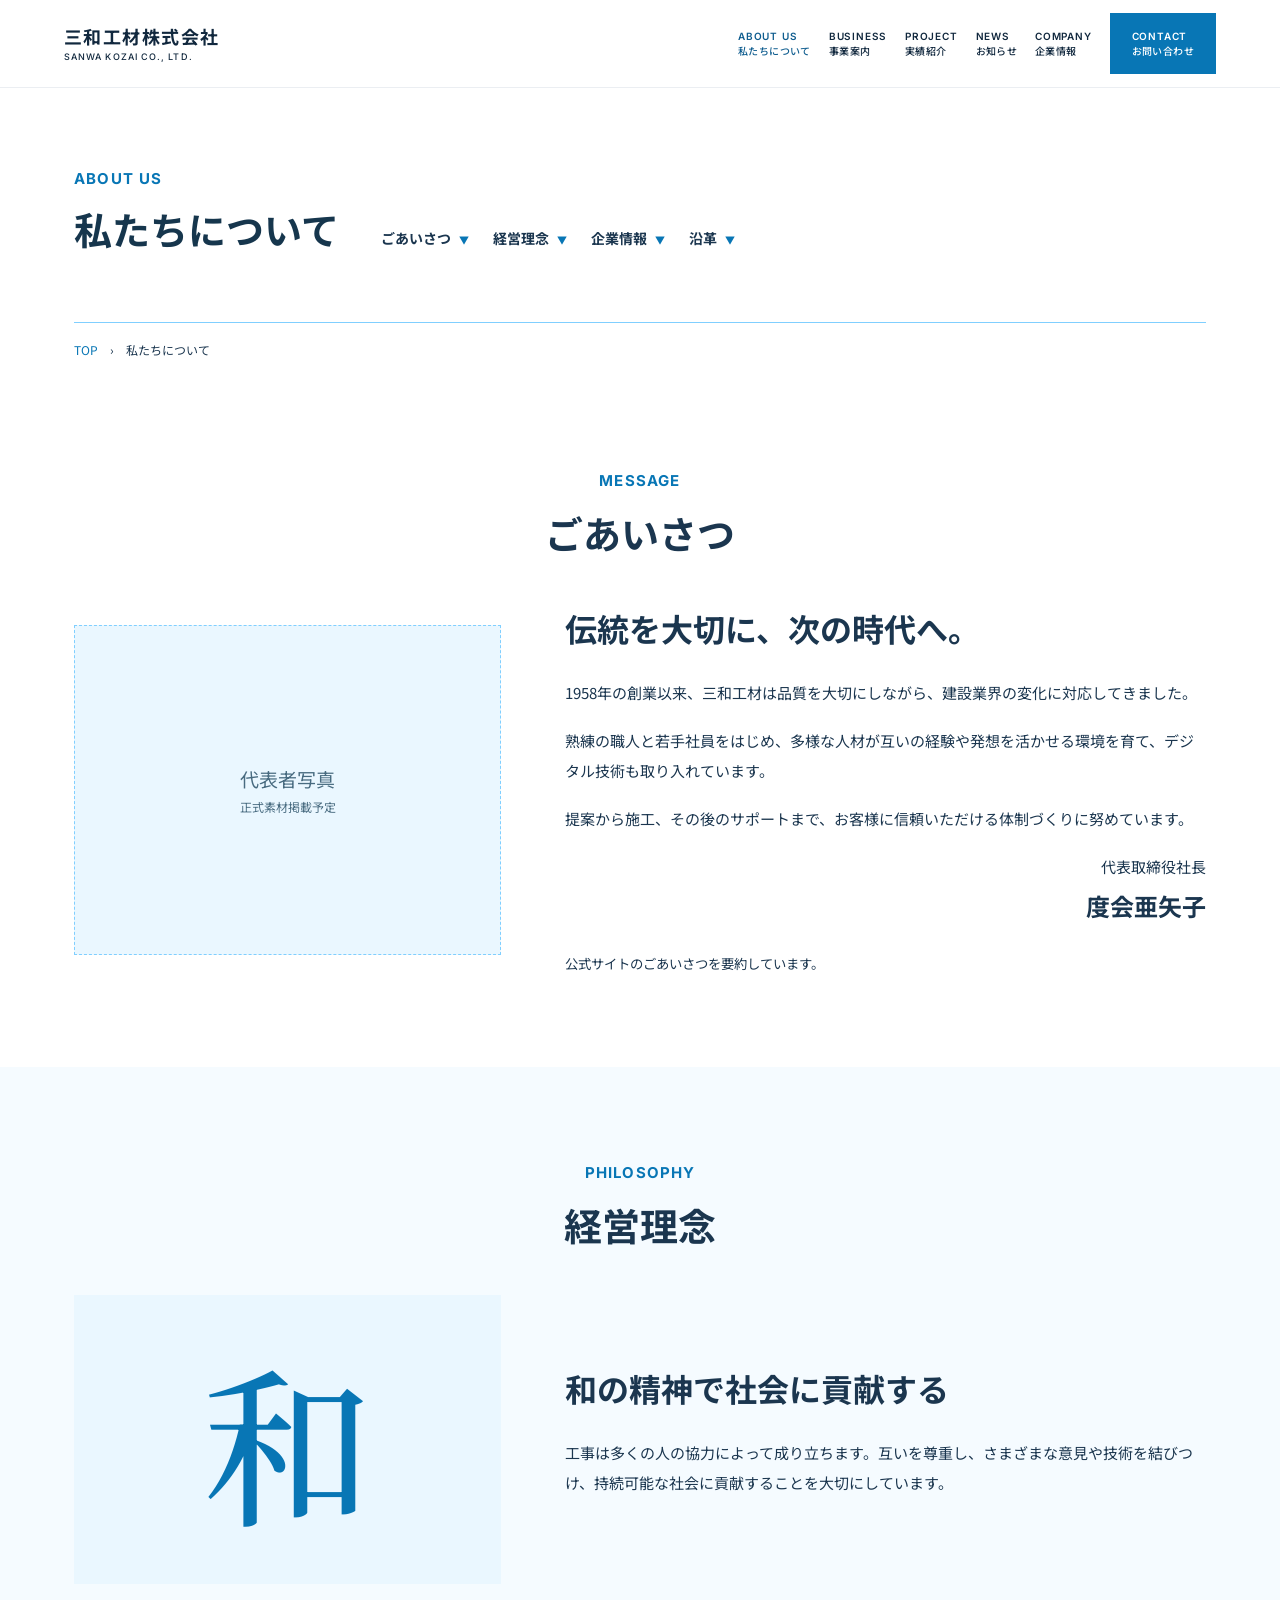
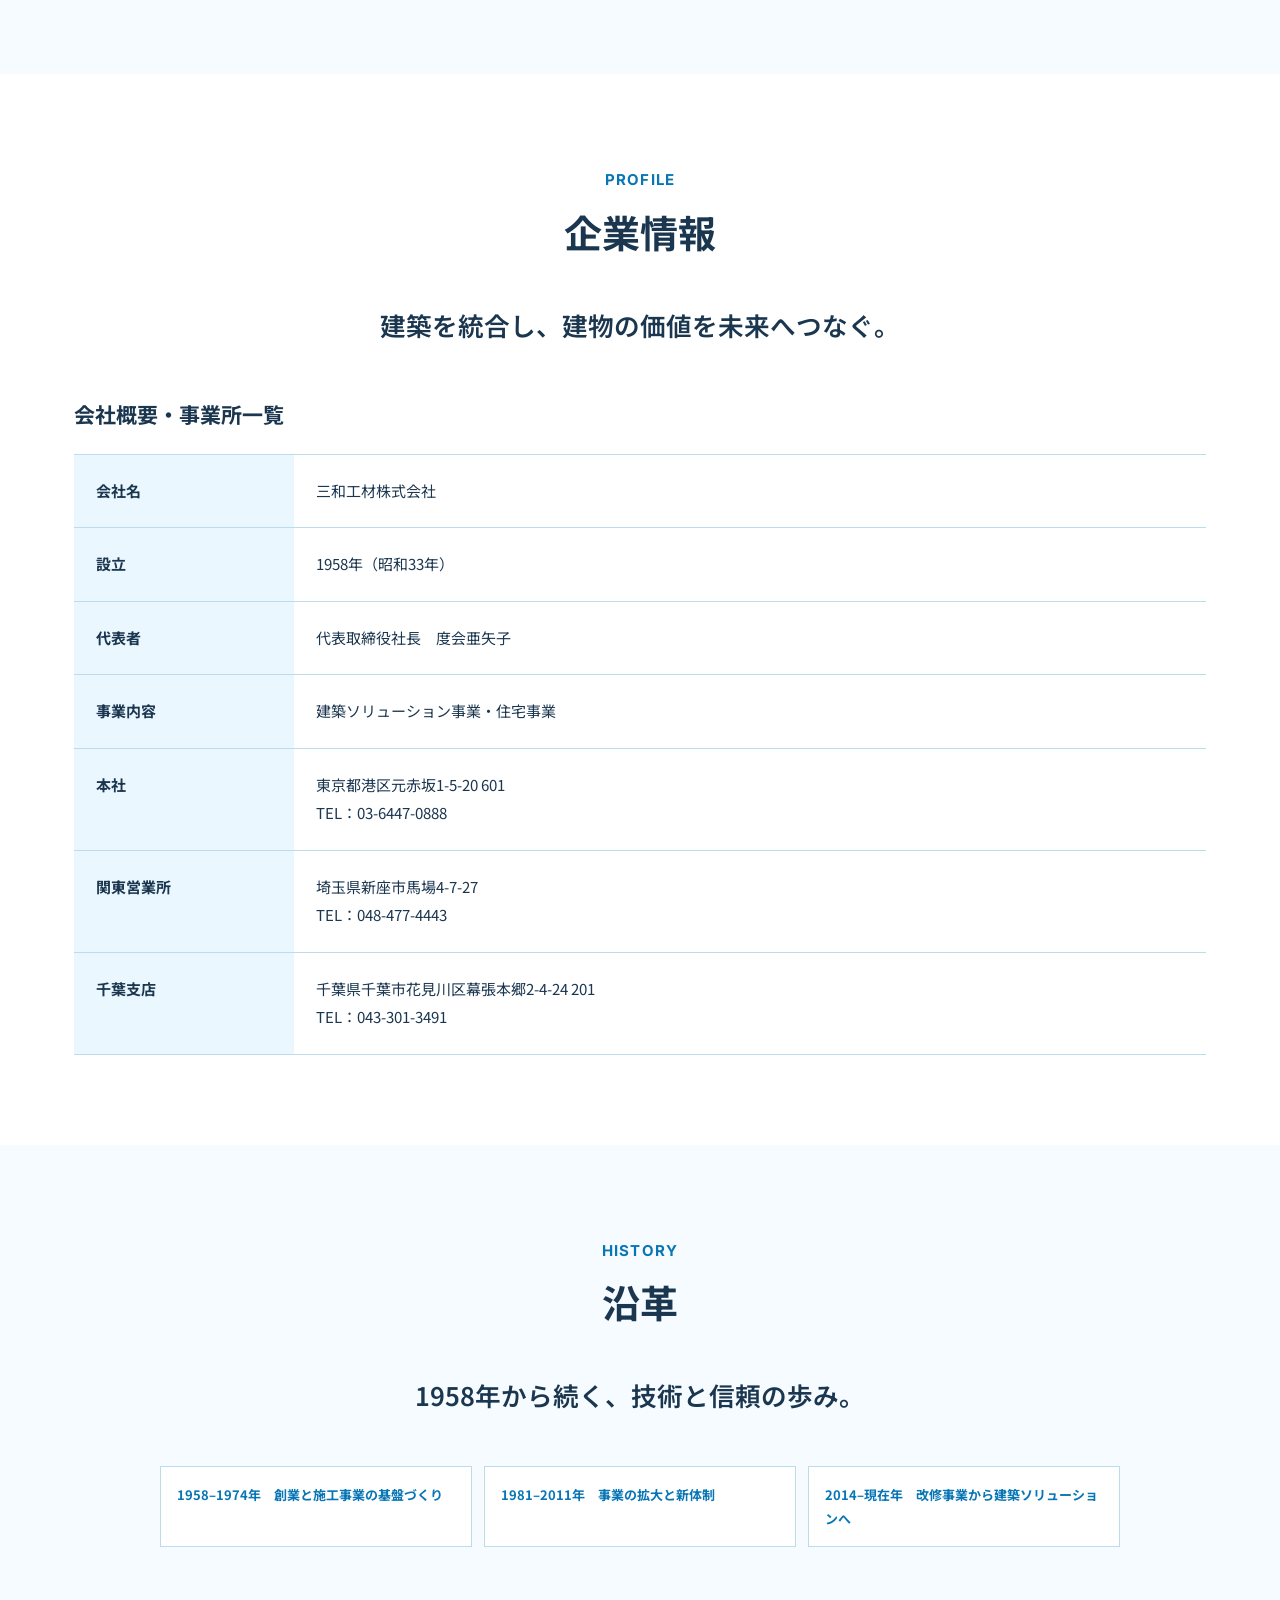
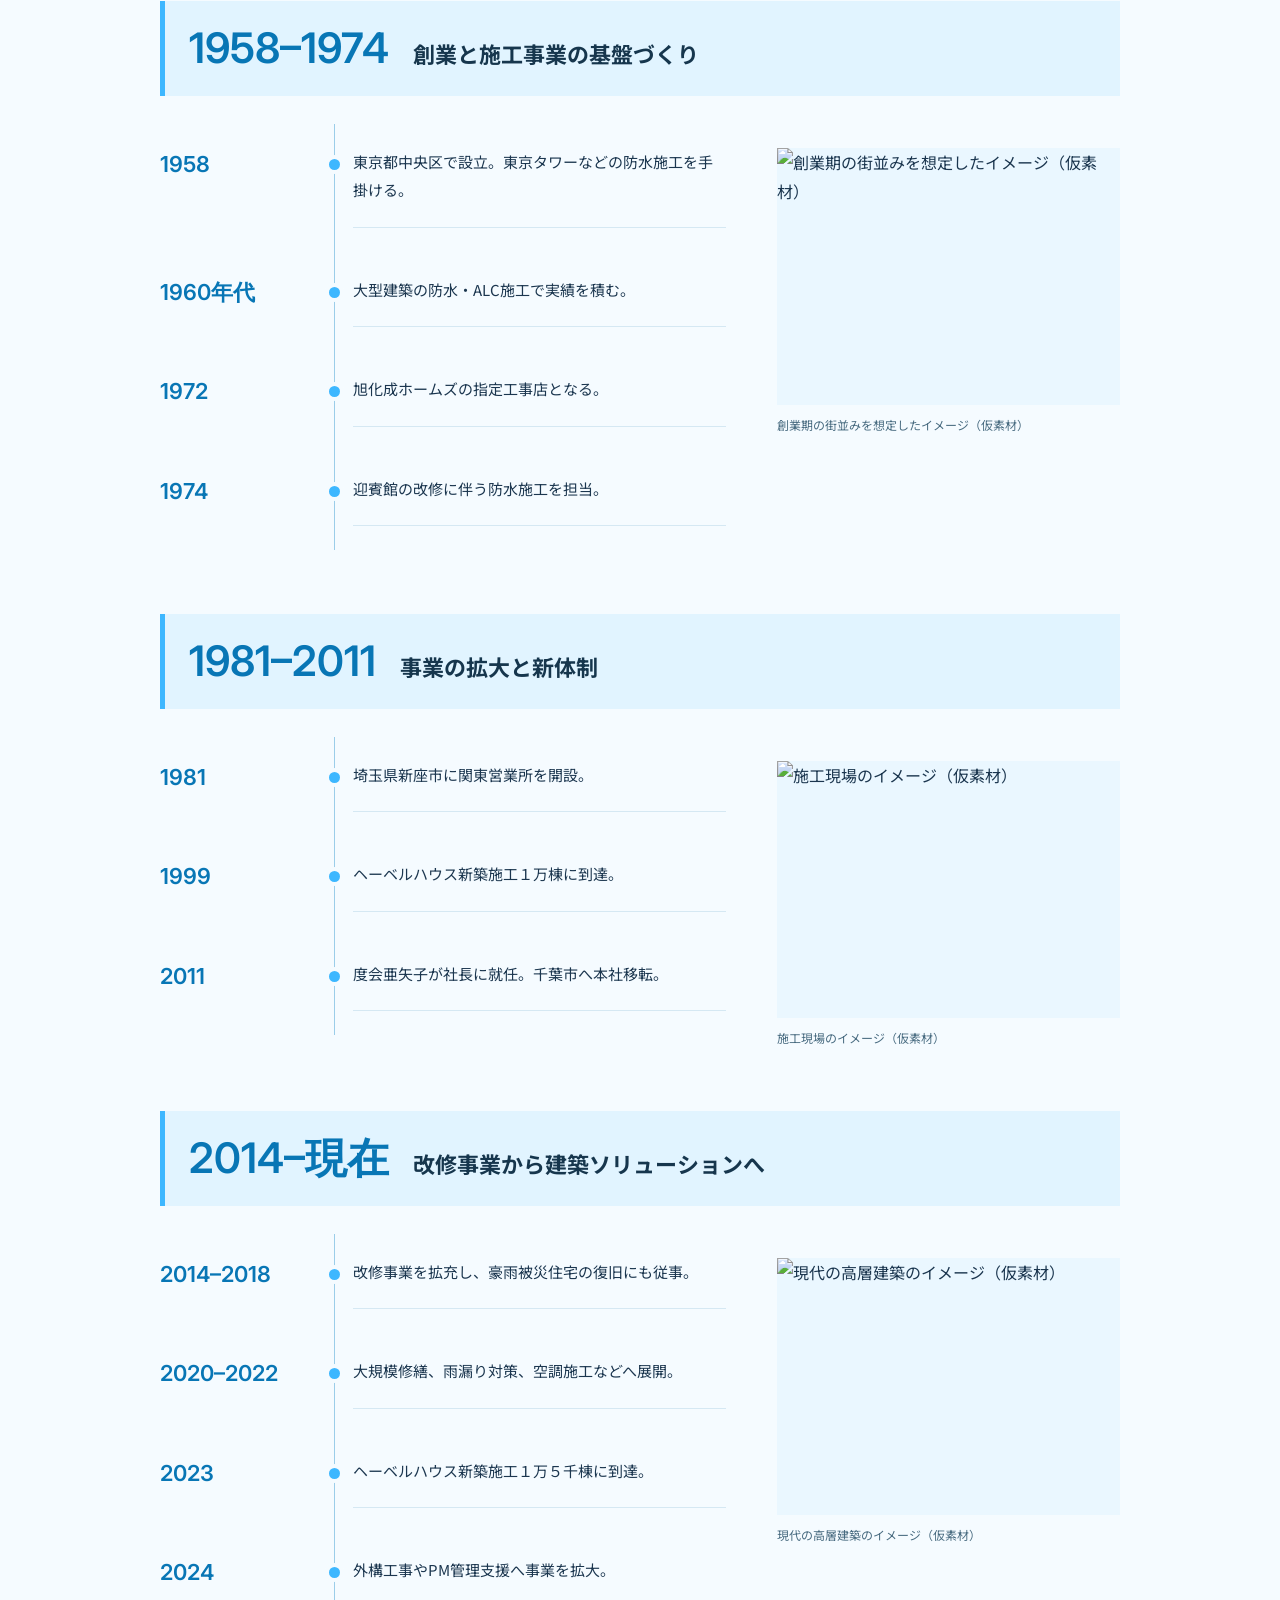
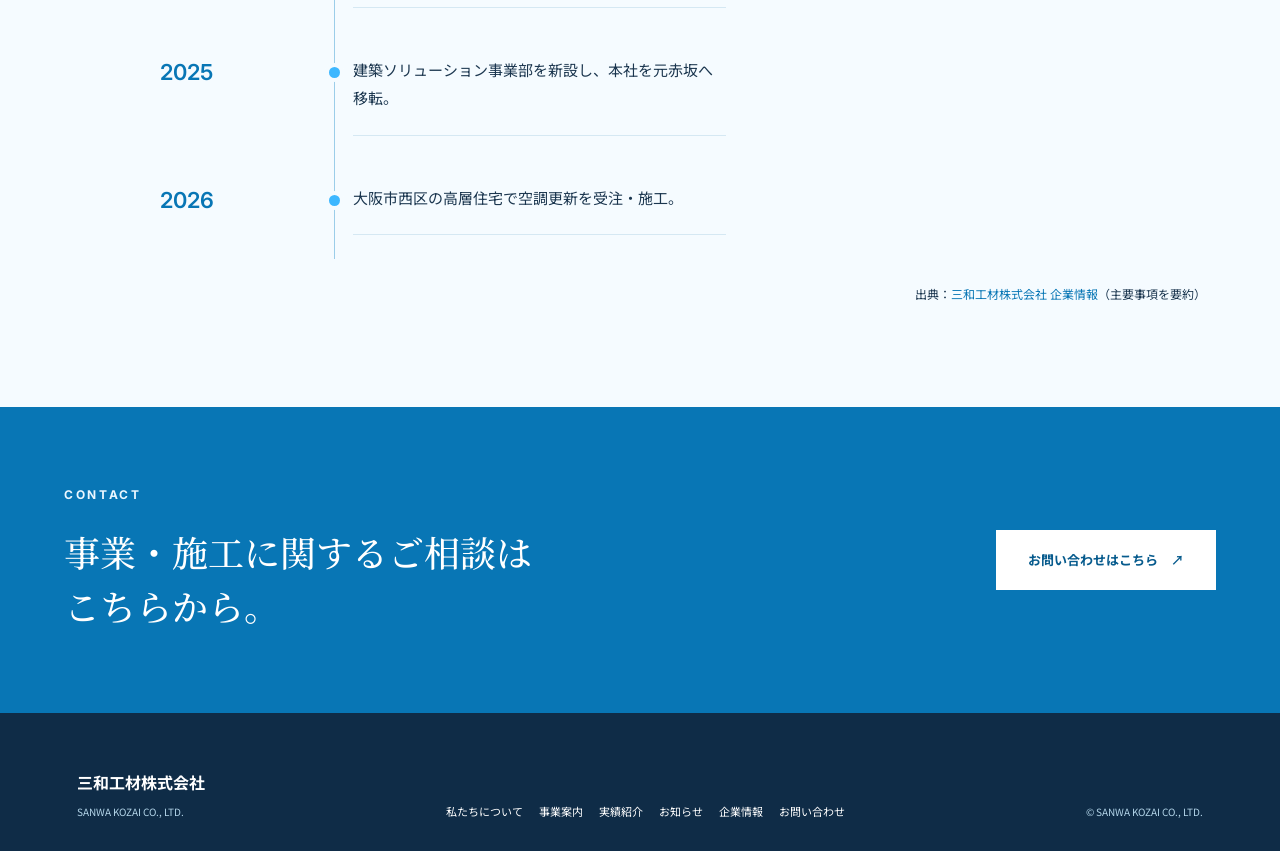
==== commit 863fee6e: "v0.2 - デザイン調整・企業情報・沿革更新" ====
--- a/about.html
+++ b/about.html
@@ -1,552 +1,30 @@
 <!DOCTYPE html>
+
 <html lang="ja">
 <head>
-  <meta charset="UTF-8">
-  <meta name="viewport" content="width=device-width, initial-scale=1.0">
-  <meta name="description" content="三和工材株式会社について。企業理念、価値観、組織体制、沿革をご紹介します。">
-  <meta name="robots" content="index,follow">
-  <title>私たちについて | 三和工材株式会社</title>
-
-  <link rel="preconnect" href="https://fonts.googleapis.com">
-  <link rel="preconnect" href="https://fonts.gstatic.com" crossorigin>
-  <link href="https://fonts.googleapis.com/css2?family=Inter:wght@400;500;600&family=Noto+Sans+JP:wght@400;500;600;700&family=Noto+Serif+JP:wght@500;600&display=swap" rel="stylesheet">
-
-  <link rel="stylesheet" href="https://cdnjs.cloudflare.com/ajax/libs/font-awesome/6.7.2/css/all.min.css">
-  <link rel="stylesheet" href="styles.css">
+<meta charset="utf-8"/><meta content="width=device-width, initial-scale=1.0" name="viewport"/><meta content="三和工材株式会社について。企業理念、価値観、組織体制、沿革をご紹介します。" name="description"/><meta content="index,follow" name="robots"/><link href="https://fonts.googleapis.com" rel="preconnect"/><link crossorigin="" href="https://fonts.gstatic.com" rel="preconnect"/><link href="https://fonts.googleapis.com/css2?family=Inter:wght@400;500;600&amp;family=Noto+Sans+JP:wght@400;500;600;700&amp;family=Noto+Serif+JP:wght@500;600&amp;display=swap" rel="stylesheet"/><link href="styles.css" rel="stylesheet"/>
+<title>私たちについて | 三和工材株式会社</title>
 </head>
-
-<body class="about-page">
-
-  <header class="site-header" id="siteHeader">
-    <a class="brand" href="index.html">
-      <strong>三和工材株式会社</strong>
-      <small>SANWA KOZAI CO., LTD.</small>
-    </a>
-
-    <button class="menu-button" id="menuButton" aria-label="メニューを開く" aria-expanded="false">
-      <span></span><span></span>
-    </button>
-
-    <nav class="global-nav" id="globalNav">
-      <a href="index.html">TOP <span>トップ</span></a>
-      <a href="about.html" class="is-current">ABOUT <span>私たちについて</span></a>
-      <a href="business.html">BUSINESS <span>事業紹介</span></a>
-      <a href="index.html#recruit">RECRUIT <span>採用情報</span></a>
-      <a href="company.html">COMPANY <span>会社情報</span></a>
-      <a href="contact.html" class="nav-contact">CONTACT <span>お問い合わせ</span></a>
-    </nav>
-  </header>
-
-  <main>
-
-    <!-- 01 ABOUT HERO -->
-    <section class="about-hero">
-      <div class="about-hero-copy reveal">
-        <p class="eyebrow">ABOUT <span>三和工材株式会社とは</span></p>
-
-        <h1>
-          建築を統合し、<br>
-          建物の価値を<br>
-          未来へつなぐ。
-        </h1>
-
-        <p class="about-hero-text">
-          三和工材株式会社は、建築・施工・管理を通じて、
-          建物価値を支える建築会社です。
-        </p>
-      </div>
-
-      <div class="about-hero-image reveal">
-        <img
-          src="https://images.unsplash.com/photo-1486325212027-8081e485255e?auto=format&fit=crop&w=1600&q=85"
-          alt="都市建築"
-        >
-      </div>
-    </section>
+<body class="home-reference sanwa-corporate-page">
+<header class="site-header" id="siteHeader"><a class="brand" href="index.html"><strong>三和工材株式会社</strong><small>SANWA KOZAI CO., LTD.</small></a><button aria-controls="globalNav" aria-expanded="false" aria-label="メニューを開く" class="menu-button" id="menuButton"><span></span><span></span></button><nav aria-label="メインナビゲーション" class="global-nav" id="globalNav"><a aria-current="page" href="about.html">ABOUT US<span>私たちについて</span></a><a href="business.html">BUSINESS<span>事業案内</span></a><a href="index.html#projects">PROJECT<span>実績紹介</span></a><a href="index.html#news">NEWS<span>お知らせ</span></a><a href="#profile">COMPANY<span>企業情報</span></a><a class="nav-contact" href="#contact">CONTACT<span>お問い合わせ</span></a></nav></header>
+<main class="corp-main">
+<section class="corp-page-top"><div class="corp-wrap">
+<div class="corp-title-row"><div><span class="corp-kicker">ABOUT US</span><h1>私たちについて</h1></div><nav aria-label="ページ内ナビゲーション" class="corp-nav"><a href="#message">ごあいさつ<span aria-hidden="true">▼</span></a><a href="#philosophy">経営理念<span aria-hidden="true">▼</span></a><a href="#profile">企業情報<span aria-hidden="true">▼</span></a><a href="#history">沿革<span aria-hidden="true">▼</span></a></nav></div>
+<div class="corp-crumb"><a href="index.html">TOP</a>　›　私たちについて</div></div></section>
 
 
-    <!-- 02 MESSAGE -->
-    <section class="about-message about-container">
-
-      <div class="about-message-copy reveal">
-        <p class="eyebrow">MESSAGE <span>代表メッセージ</span></p>
-
-        <h2>
-          建築を通じて、<br>
-          社会に価値を。
-        </h2>
-
-        <p>
-          建築業界は、いまだに分断と非効率が多く残る業界です。
-          私たちは、建築・施工・管理を統合することで、
-          建物価値と投資効率の最大化を実現し、
-          社会に貢献できる企業を目指しています。
-        </p>
-
-        <p>
-          一つひとつの建築に誠実に向き合い、
-          未来につながる価値を創造してまいります。
-        </p>
-
-        <div class="about-signature">
-          <small>代表取締役</small>
-          <strong>佐々木 和也</strong>
-        </div>
-      </div>
-
-      <div class="about-message-image reveal">
-        <img
-          src="https://images.unsplash.com/photo-1560250097-0b93528c311a?auto=format&fit=crop&w=1000&q=85"
-          alt="代表取締役"
-        >
-      </div>
-
-    </section>
 
 
-    <!-- 03 STRENGTH -->
-    <section class="about-strength about-container">
+<section class="corp-section" id="message"><div class="corp-wrap"><div class="corp-heading"><span>MESSAGE</span><h2>ごあいさつ</h2></div>
+<div class="corp-message"><div aria-label="代表者写真掲載予定" class="corp-photo-placeholder" role="img">代表者写真<br/><small>正式素材掲載予定</small></div><div><h3>伝統を大切に、次の時代へ。</h3><p>1958年の創業以来、三和工材は品質を大切にしながら、建設業界の変化に対応してきました。</p><p>熟練の職人と若手社員をはじめ、多様な人材が互いの経験や発想を活かせる環境を育て、デジタル技術も取り入れています。</p><p>提案から施工、その後のサポートまで、お客様に信頼いただける体制づくりに努めています。</p><p class="corp-sign">代表取締役社長<br/><strong>度会亜矢子</strong></p><small>公式サイトのごあいさつを要約しています。</small></div></div></div></section><section class="corp-section corp-tint" id="philosophy"><div class="corp-wrap"><div class="corp-heading"><span>PHILOSOPHY</span><h2>経営理念</h2></div>
+<div class="corp-philosophy"><div aria-hidden="true" class="corp-wa">和</div><div><h3>和の精神で社会に貢献する</h3><p>工事は多くの人の協力によって成り立ちます。互いを尊重し、さまざまな意見や技術を結びつけ、持続可能な社会に貢献することを大切にしています。</p></div></div></div></section><section class="corp-section" id="profile">
 
-      <div class="about-section-head reveal">
-        <p class="eyebrow">OUR STRENGTH <span>三和工材の強み</span></p>
-        <h2>施工だけではない、<br>建築全体を支える力。</h2>
-      </div>
-
-      <div class="about-strength-grid">
-
-        <article class="reveal">
-          <img
-            src="https://images.unsplash.com/photo-1504307651254-35680f356dfd?auto=format&fit=crop&w=800&q=80"
-            alt="建築計画"
-          >
-          <div>
-            <span>01</span>
-            <h3>建築統合力</h3>
-            <p>計画段階から実施工まで、一貫して対応できる体制を構築しています。</p>
-          </div>
-        </article>
-
-        <article class="reveal">
-          <img
-            src="https://images.unsplash.com/photo-1511818966892-d7d671e672a2?auto=format&fit=crop&w=800&q=80"
-            alt="建築施工"
-          >
-          <div>
-            <span>02</span>
-            <h3>実施工力</h3>
-            <p>中高層建築から住宅まで、多様な建築を高い品質で施工します。</p>
-          </div>
-        </article>
-
-        <article class="reveal">
-          <img
-            src="https://images.unsplash.com/photo-1600585154340-be6161a56a0c?auto=format&fit=crop&w=800&q=80"
-            alt="住宅建築"
-          >
-          <div>
-            <span>03</span>
-            <h3>継続力</h3>
-            <p>長期的な視点で建物価値を守り、持続可能な建築を支えます。</p>
-          </div>
-        </article>
-
-        <article class="reveal">
-          <img
-            src="https://images.unsplash.com/photo-1554224155-8d04cb21cd6c?auto=format&fit=crop&w=800&q=80"
-            alt="管理業務"
-          >
-          <div>
-            <span>04</span>
-            <h3>組織体制</h3>
-            <p>専門性の高い組織が連携し、安定したサービスを提供します。</p>
-          </div>
-        </article>
-
-      </div>
-    </section>
-
-
-    <!-- 04 PHILOSOPHY -->
-    <section class="about-philosophy">
-
-      <div class="about-philosophy-inner about-container">
-
-        <div class="about-philosophy-title reveal">
-          <p class="eyebrow">PHILOSOPHY <span>私たちの想い</span></p>
-
-          <h2>
-            建築構造を合理化し、<br>
-            建物の価値を守り、<br>
-            未来へつなぐ。
-          </h2>
-        </div>
-
-        <div class="about-philosophy-copy reveal">
-          <p>
-            建築業界では、計画・施工・管理・コスト・責任が
-            分断されることで、建物価値と投資効率の乖離が発生しています。
-          </p>
-
-          <p>
-            三和工材株式会社は、建築・施工・管理を統合することで、
-            お客様の資産価値を最大化し、未来につながる建築を支えます。
-          </p>
-
-          <strong>構造が、建築を進化させる。</strong>
-        </div>
-
-      </div>
-
-    </section>
-
-
-    <!-- 05 VALUE -->
-    <section class="about-value about-container">
-
-      <div class="about-section-head reveal">
-        <p class="eyebrow">VALUE <span>大切にしている価値観</span></p>
-      </div>
-
-      <div class="about-value-grid">
-
-        <article class="reveal">
-          <i class="fa-regular fa-building"></i>
-          <h3>統合力</h3>
-          <p>
-            建築・施工・管理を統合し、
-            最適な価値を提供します。
-          </p>
-        </article>
-
-        <article class="reveal">
-          <i class="fa-solid fa-shield-halved"></i>
-          <h3>品質</h3>
-          <p>
-            確かな技術と管理体制で、
-            高品質な建築を実現します。
-          </p>
-        </article>
-
-        <article class="reveal">
-          <i class="fa-solid fa-chart-line"></i>
-          <h3>効率・合理性</h3>
-          <p>
-            コストとプロセスを最適化し、
-            投資効率を最大化します。
-          </p>
-        </article>
-
-        <article class="reveal">
-          <i class="fa-solid fa-people-group"></i>
-          <h3>信頼・誠実</h3>
-          <p>
-            誠実な姿勢で責任を果たし、
-            信頼されるパートナーを目指します。
-          </p>
-        </article>
-
-      </div>
-
-    </section>
-
-
-    <!-- 06 ORGANIZATION -->
-    <section class="about-organization">
-
-      <div class="about-container">
-
-        <div class="about-section-head about-section-head--split reveal">
-          <div>
-            <p class="eyebrow">ORGANIZATION <span>組織体制</span></p>
-            <h2>専門性を持つ組織が、<br>建築を支える。</h2>
-          </div>
-
-          <p>
-            各拠点・各部門が独立した専門性を持ちながら、
-            一つの企業体として建築を支えています。
-          </p>
-        </div>
-
-        <div class="about-org-line" aria-hidden="true">
-          <span></span>
-        </div>
-
-        <div class="about-org-grid">
-
-          <article class="reveal">
-            <div class="about-org-copy">
-              <small>東京本社</small>
-              <h3>建築ソリューション事業部</h3>
-              <p>AM会社の建築領域を支援する、アセットマネジメントコントラクター事業。</p>
-            </div>
-            <img
-              src="https://images.unsplash.com/photo-1486406146926-c627a92ad1ab?auto=format&fit=crop&w=900&q=82"
-              alt="東京本社 建築ソリューション事業部"
-            >
-          </article>
-
-          <article class="reveal">
-            <div class="about-org-copy">
-              <small>関東営業所</small>
-              <h3>住宅事業部</h3>
-              <p>ハウスメーカー・集合住宅の施工を支える実施工事業。</p>
-            </div>
-            <img
-              src="https://images.unsplash.com/photo-1600566753190-17f0baa2a6c3?auto=format&fit=crop&w=900&q=82"
-              alt="関東営業所 住宅事業部"
-            >
-          </article>
-
-          <article class="reveal">
-            <div class="about-org-copy">
-              <small>千葉支店</small>
-              <h3>経理部</h3>
-              <p>会社運営を支える経理・事務業務を担当。</p>
-            </div>
-            <img
-              src="https://images.unsplash.com/photo-1554224155-8d04cb21cd6c?auto=format&fit=crop&w=900&q=82"
-              alt="千葉支店 経理部"
-            >
-          </article>
-
-        </div>
-
-      </div>
-
-    </section>
-
-
-    <!-- 07 HISTORY -->
-    <section class="about-history about-container">
-
-      <div class="about-history-head reveal">
-        <div>
-          <p class="eyebrow">HISTORY <span>三和工材の歩み</span></p>
-
-          <h2>施工会社から、<br>建築統合会社へ。</h2>
-
-          <p>
-            1958年の創業以来、時代の変化に対応しながら
-            技術と信頼を積み重ねてきました。
-          </p>
-        </div>
-
-        <div class="about-anniversary">
-          <strong>68</strong>
-          <div>
-            <span>th</span>
-            <small>Anniversary</small>
-            <p>おかげさまで68年</p>
-          </div>
-        </div>
-      </div>
-
-
-      <div class="about-history-columns">
-
-        <div class="about-timeline">
-
-          <article class="reveal">
-            <span class="about-year">1958</span>
-            <div>
-              <strong>創業</strong>
-              <p>千葉県にて防水工事業を中心に創業。</p>
-            </div>
-          </article>
-
-          <article class="reveal">
-            <span class="about-year">1965</span>
-            <div>
-              <strong>組織体制の強化</strong>
-              <p>事業拡大に伴い、施工体制と人員体制を強化。</p>
-            </div>
-          </article>
-
-          <article class="reveal">
-            <span class="about-year">1972</span>
-            <div>
-              <strong>建設業許可取得</strong>
-              <p>公共工事・大規模建築工事への参入を開始。</p>
-            </div>
-          </article>
-
-          <article class="reveal">
-            <span class="about-year">1980</span>
-            <div>
-              <strong>事業領域の拡大</strong>
-              <p>防水・シーリング・塗装工事へ領域を拡大。</p>
-            </div>
-          </article>
-
-          <article class="reveal">
-            <span class="about-year">1990</span>
-            <div>
-              <strong>本社社屋を新設</strong>
-              <p>事業の発展に伴い、本社を移転。</p>
-            </div>
-          </article>
-
-          <article class="reveal">
-            <span class="about-year">2000</span>
-            <div>
-              <strong>ISO認証取得</strong>
-              <p>品質マネジメント体制を強化。</p>
-            </div>
-          </article>
-
-        </div>
-
-
-        <div class="about-timeline">
-
-          <article class="reveal">
-            <span class="about-year">2008</span>
-            <div>
-              <strong>環境への取り組み</strong>
-              <p>環境マネジメント体制を整備。</p>
-            </div>
-          </article>
-
-          <article class="reveal">
-            <span class="about-year">2012</span>
-            <div>
-              <strong>住宅事業部を設立</strong>
-              <p>住宅・集合住宅施工を担う組織を設立。</p>
-            </div>
-          </article>
-
-          <article class="reveal">
-            <span class="about-year">2016</span>
-            <div>
-              <strong>千葉支店を開設</strong>
-              <p>管理体制とバックオフィス機能を強化。</p>
-            </div>
-          </article>
-
-          <article class="reveal">
-            <span class="about-year">2020</span>
-            <div>
-              <strong>関東営業所を開設</strong>
-              <p>施工エリア拡大と対応力強化を推進。</p>
-            </div>
-          </article>
-
-          <article class="reveal">
-            <span class="about-year">2024</span>
-            <div>
-              <strong>建築ソリューション事業部を発足</strong>
-              <p>建築の上流から実施工までを統合する体制へ。</p>
-            </div>
-          </article>
-
-          <article class="reveal">
-            <span class="about-year">2026</span>
-            <div>
-              <strong>アセコン構想を確立</strong>
-              <p>建物価値を最大化する建築統合会社を目指す。</p>
-            </div>
-          </article>
-
-        </div>
-
-      </div>
-
-      <p class="note">
-        ※ 沿革・年数は構成確認用の仮情報です。公開時に正式情報へ差し替えてください。
-      </p>
-
-    </section>
-
-
-    <!-- 08 OVERVIEW -->
-    <section class="about-overview">
-
-      <div class="about-container">
-
-        <div class="about-section-head reveal">
-          <p class="eyebrow">OVERVIEW <span>会社概要</span></p>
-        </div>
-
-        <div class="about-overview-grid">
-
-          <div class="about-overview-table reveal">
-
-            <dl>
-              <div><dt>会社名</dt><dd>三和工材株式会社</dd></div>
-              <div><dt>設立</dt><dd>1958年4月</dd></div>
-              <div><dt>代表者</dt><dd>代表取締役　佐々木 和也</dd></div>
-              <div><dt>資本金</dt><dd>1,000万円</dd></div>
-              <div>
-                <dt>所在地</dt>
-                <dd>
-                  東京本社　〒160-0023 東京都新宿区西新宿X-X-X<br>
-                  関東営業所　〒331-0811 埼玉県さいたま市北区XXXX<br>
-                  千葉支店　〒260-0000 千葉県千葉市中央区XXXX
-                </dd>
-              </div>
-            </dl>
-
-            <a href="company.html" class="button button--primary">
-              会社情報を見る <span>→</span>
-            </a>
-
-          </div>
-
-          <div class="about-overview-image reveal">
-            <img
-              src="https://images.unsplash.com/photo-1497366216548-37526070297c?auto=format&fit=crop&w=1200&q=82"
-              alt="オフィスビル"
-            >
-          </div>
-
-        </div>
-
-      </div>
-
-    </section>
-
-
-    <!-- NEXT VISION -->
-    <section class="about-next">
-      <div class="about-next-label">
-        <small>NEXT</small>
-        <strong>VISION</strong>
-      </div>
-
-      <div class="about-next-copy">
-        <h2>建築を統合し、建物の価値を未来へつなぐ。</h2>
-        <p>
-          三和工材は、これからも技術と信頼を礎に、
-          建築業界の課題解決に取り組みます。
-        </p>
-      </div>
-
-      <a href="business.html" class="about-next-link">
-        事業紹介へ
-        <i class="fa-solid fa-arrow-right"></i>
-      </a>
-    </section>
-
-  </main>
-
-
-  <footer class="site-footer">
-    <div class="footer-brand">
-      <strong>三和工材株式会社</strong>
-      <small>SANWA KOZAI CO., LTD.</small>
-    </div>
-
-    <nav>
-      <a href="index.html">トップ</a>
-      <a href="about.html">私たちについて</a>
-      <a href="business.html">事業紹介</a>
-      <a href="index.html#recruit">採用情報</a>
-      <a href="company.html">会社情報</a>
-    </nav>
-
-    <small>© SANWA KOZAI CO., LTD.</small>
-  </footer>
-
-  <script src="script.js"></script>
-</body>
-</html>
+<div class="corp-wrap"><div class="corp-heading"><span>PROFILE</span><h2>企業情報</h2></div>
+<p class="corp-lead">建築を統合し、建物の価値を未来へつなぐ。</p>
+<h3 class="corp-subheading">会社概要・事業所一覧</h3>
+<dl class="corp-table"><div><dt>会社名</dt><dd>三和工材株式会社</dd></div><div><dt>設立</dt><dd>1958年（昭和33年）</dd></div><div><dt>代表者</dt><dd>代表取締役社長　度会亜矢子</dd></div><div><dt>事業内容</dt><dd>建築ソリューション事業・住宅事業</dd></div><div><dt>本社</dt><dd>東京都港区元赤坂1-5-20 601<br/>TEL：03-6447-0888</dd></div><div><dt>関東営業所</dt><dd>埼玉県新座市馬場4-7-27<br/>TEL：048-477-4443</dd></div><div><dt>千葉支店</dt><dd>千葉県千葉市花見川区幕張本郷2-4-24 201<br/>TEL：043-301-3491</dd></div></dl>
+</div></section><section class="corp-section corp-tint" id="history"><div class="corp-wrap"><div class="corp-heading"><span>HISTORY</span><h2>沿革</h2></div><p class="corp-lead">1958年から続く、技術と信頼の歩み。</p><nav aria-label="沿革の年代選択" class="corp-era-nav"><a href="#history-era-1">1958–1974年　創業と施工事業の基盤づくり</a><a href="#history-era-2">1981–2011年　事業の拡大と新体制</a><a href="#history-era-3">2014–現在年　改修事業から建築ソリューションへ</a></nav><div class="corp-eras"><section class="corp-era" id="history-era-1"><h3 class="corp-era-heading"><span>1958–1974</span><strong>創業と施工事業の基盤づくり</strong></h3><div class="corp-era-layout"><ol class="corp-timeline"><li><time>1958</time><p>東京都中央区で設立。東京タワーなどの防水施工を手掛ける。</p></li><li><time>1960年代</time><p>大型建築の防水・ALC施工で実績を積む。</p></li><li><time>1972</time><p>旭化成ホームズの指定工事店となる。</p></li><li><time>1974</time><p>迎賓館の改修に伴う防水施工を担当。</p></li></ol><figure class="corp-era-photo"><img src="https://images.unsplash.com/photo-1480714378408-67cf0d13bc1b?auto=format&amp;fit=crop&amp;w=1000&amp;q=85" alt="創業期の街並みを想定したイメージ（仮素材）" loading="lazy" width="1000" height="750"><figcaption>創業期の街並みを想定したイメージ（仮素材）</figcaption></figure></div></section><section class="corp-era" id="history-era-2"><h3 class="corp-era-heading"><span>1981–2011</span><strong>事業の拡大と新体制</strong></h3><div class="corp-era-layout"><ol class="corp-timeline"><li><time>1981</time><p>埼玉県新座市に関東営業所を開設。</p></li><li><time>1999</time><p>ヘーベルハウス新築施工１万棟に到達。</p></li><li><time>2011</time><p>度会亜矢子が社長に就任。千葉市へ本社移転。</p></li></ol><figure class="corp-era-photo"><img src="https://images.unsplash.com/photo-1504307651254-35680f356dfd?auto=format&amp;fit=crop&amp;w=1000&amp;q=85" alt="施工現場のイメージ（仮素材）" loading="lazy" width="1000" height="750"><figcaption>施工現場のイメージ（仮素材）</figcaption></figure></div></section><section class="corp-era" id="history-era-3"><h3 class="corp-era-heading"><span>2014–現在</span><strong>改修事業から建築ソリューションへ</strong></h3><div class="corp-era-layout"><ol class="corp-timeline"><li><time>2014–2018</time><p>改修事業を拡充し、豪雨被災住宅の復旧にも従事。</p></li><li><time>2020–2022</time><p>大規模修繕、雨漏り対策、空調施工などへ展開。</p></li><li><time>2023</time><p>ヘーベルハウス新築施工１万５千棟に到達。</p></li><li><time>2024</time><p>外構工事やPM管理支援へ事業を拡大。</p></li><li><time>2025</time><p>建築ソリューション事業部を新設し、本社を元赤坂へ移転。</p></li><li><time>2026</time><p>大阪市西区の高層住宅で空調更新を受注・施工。</p></li></ol><figure class="corp-era-photo"><img src="https://images.unsplash.com/photo-1486406146926-c627a92ad1ab?auto=format&amp;fit=crop&amp;w=1000&amp;q=85" alt="現代の高層建築のイメージ（仮素材）" loading="lazy" width="1000" height="750"><figcaption>現代の高層建築のイメージ（仮素材）</figcaption></figure></div></section></div><p class="corp-source">出典：<a href="https://www.sanwakouzai.com/company">三和工材株式会社 企業情報</a>（主要事項を要約）</p></div></section><section class="contact" id="contact"><div class="container"><div><div class="eyebrow">CONTACT</div><h2>事業・施工に関するご相談は<br>こちらから。</br></h2></div><a href="https://www.sanwakouzai.com/contact">お問い合わせはこちら　↗</a></div></section>
+</main>
+<footer class="ref-footer"><div><strong>三和工材株式会社</strong><small>SANWA KOZAI CO., LTD.</small></div><nav><a href="about.html">私たちについて</a><a href="business.html">事業案内</a><a href="index.html#projects">実績紹介</a><a href="index.html#news">お知らせ</a><a href="#profile">企業情報</a><a href="#contact">お問い合わせ</a></nav><small>© SANWA KOZAI CO., LTD.</small></footer>
+<script src="script.js"></script>
+</body></html>
--- a/styles.css
+++ b/styles.css
@@ -1,13 +1,13 @@
 :root {
-  --bg: #f6f8fa;
+  --bg: #f8fbfc;
   --paper: #ffffff;
-  --ink: #0b1628;
+  --ink: #11283e;
   --muted: #667181;
-  --line: #d9e1e8;
-  --navy: #082b61;
-  --navy-2: #0d3b7a;
-  --blue: #8eccec;
-  --blue-soft: #e9f4fa;
+  --line: #dceaf2;
+  --navy: #17446e;
+  --navy-2: #0f5d8f;
+  --blue: #a8d6f0;
+  --blue-soft: #f3f9fc;
   --max: 1440px;
   --pad: clamp(24px, 5vw, 80px);
   --sans: "Noto Sans JP", sans-serif;
@@ -118,9 +118,9 @@
 }
 
 .section--paper { background: var(--paper); }
-.section--light { background: #f3f6f8; }
+.section--light { background: #f8fbfc; }
 .section--softblue {
-  background: linear-gradient(180deg,#e9f5fb 0%,#f7f9fb 62%,#f7f9fb 100%);
+  background: linear-gradient(180deg,#f4fafd 0%,#f8fbfc 62%,#f8fbfc 100%);
 }
 .section--navy {
   background: var(--navy);
@@ -177,7 +177,7 @@
   opacity: .55;
 }
 
-.section-marker--inverse { color: #b6def3; }
+.section-marker--inverse { color: #c6e5f6; }
 .section-marker--hero { top: 112px; }
 
 .eyebrow {
@@ -202,7 +202,7 @@
 .eyebrow--light span,
 .section--navy .eyebrow,
 .section--navy .eyebrow span {
-  color: #d6e8f3;
+  color: #e0eef6;
 }
 
 h1,h2,h3,p { margin-top: 0; }
@@ -234,7 +234,7 @@
 .hero-lead {
   margin: 38px 0 0;
   font-size: 14px;
-  color: #3f4c5e;
+  color: #28658b;
 }
 
 .hero-actions {
@@ -346,7 +346,7 @@
 .section-head > p {
   margin: 0;
   font-size: 14px;
-  color: #455264;
+  color: #2b6c95;
 }
 
 .business-grid {
@@ -366,7 +366,7 @@
   border-top-color: var(--navy);
 }
 
-.business-card:nth-child(2) { border-top-color: #4f9dc5; }
+.business-card:nth-child(2) { border-top-color: #317baa; }
 
 .business-card:not(.business-card--primary) {
   display: grid;
@@ -401,7 +401,7 @@
   top: 22px;
   right: 24px;
   font: 400 46px/1 var(--latin);
-  color: #bddcec;
+  color: #cce3f0;
 }
 
 .business-en {
@@ -419,7 +419,7 @@
   font-family: var(--sans);
   font-size: 10px;
   letter-spacing: .04em;
-  color: #657384;
+  color: #317baa;
 }
 
 .business-content h3 {
@@ -431,7 +431,7 @@
 
 .business-content > p:not(.business-en) {
   font-size: 13px;
-  color: #4a5664;
+  color: #2c6e99;
 }
 
 .card-link {
@@ -439,7 +439,7 @@
   gap: 24px;
   margin-top: 18px;
   padding-bottom: 6px;
-  border-bottom: 1px solid #aab5c0;
+  border-bottom: 1px solid #a4cde5;
   font-size: 11px;
   font-weight: 600;
 }
@@ -469,24 +469,24 @@
 
 .number-item strong {
   font-size: 13px;
-  color: #b8ddf0;
+  color: #c8e4f3;
 }
 
 .number-item p {
   margin: 8px 0 0;
   font-size: 13px;
-  color: #d7e1eb;
+  color: #ddeaf2;
 }
 
 .note {
   margin: 14px 0 0;
   font-size: 10px;
-  color: #8794a3;
+  color: #72b2d6;
 }
 
 .numbers .note {
   grid-column: 2;
-  color: #91a6bc;
+  color: #8ec1de;
 }
 
 .case {
@@ -509,7 +509,7 @@
 .case-content > p:not(.eyebrow):not(.note) {
   margin-top: 30px;
   font-size: 14px;
-  color: #455264;
+  color: #2b6c95;
 }
 
 .case-stats {
@@ -568,7 +568,7 @@
 .recruit-copy > p:not(.eyebrow) {
   margin: 26px 0 0;
   font-size: 14px;
-  color: #455264;
+  color: #2b6c95;
 }
 
 .recruit-visual img {
@@ -601,7 +601,7 @@
 }
 
 .site-footer {
-  background: #07162b;
+  background: #0e2840;
   color: #fff;
   padding: 60px var(--pad) 30px;
   display: grid;
@@ -623,7 +623,7 @@
 .footer-brand small {
   margin-top: 6px;
   font: 500 9px/1 var(--latin);
-  color: #a9b9c9;
+  color: #aad1e6;
 }
 
 .site-footer nav {
@@ -635,7 +635,7 @@
 
 .site-footer > small {
   font: 500 9px/1 var(--latin);
-  color: #a9b9c9;
+  color: #aad1e6;
 }
 
 .subhero {
@@ -656,7 +656,7 @@
   margin-top: 36px;
   max-width: 560px;
   font-size: 14px;
-  color: #455264;
+  color: #2b6c95;
 }
 
 .subhero-visual {
@@ -745,7 +745,7 @@
 
 .integration-lines path {
   fill: none;
-  stroke: #91c9e5;
+  stroke: #aad3eb;
   stroke-width: 1.2;
   stroke-dasharray: 640;
   stroke-dashoffset: 640;
@@ -758,7 +758,7 @@
 
 .about-concept-copy > p:not(.eyebrow) {
   font-size: 14px;
-  color: #455264;
+  color: #2b6c95;
 }
 
 .philosophy {
@@ -774,7 +774,7 @@
 
 .philosophy-body p {
   font-size: 14px;
-  color: #455264;
+  color: #2b6c95;
 }
 
 .philosophy-body strong {
@@ -800,7 +800,7 @@
 
 .org-item > span {
   font: 600 10px/1 var(--latin);
-  color: #7b8999;
+  color: #317baa;
 }
 
 .org-item h3 {
@@ -816,7 +816,7 @@
 .org-item p {
   margin: 0;
   font-size: 13px;
-  color: #566171;
+  color: #317baa;
 }
 
 .history {
@@ -849,7 +849,7 @@
 .timeline-item p {
   margin: 8px 0 0;
   font-size: 13px;
-  color: #566171;
+  color: #317baa;
 }
 
 .reveal {
@@ -885,7 +885,7 @@
     position: fixed;
     inset: 72px 0 auto;
     padding: 28px var(--pad) 34px;
-    background: #f6f8fa;
+    background: #f8fbfc;
     border-bottom: 1px solid var(--line);
     flex-direction: column;
     align-items: stretch;
@@ -1215,7 +1215,7 @@
   max-width: 680px;
   margin-top: 34px;
   font-size: 14px;
-  color: #4a5666;
+  color: #2d709a;
 }
 
 .division-switch-wrap {
@@ -1311,7 +1311,7 @@
   margin-top: 30px;
   max-width: 540px;
   font-size: 14px;
-  color: #4b5766;
+  color: #2d709b;
 }
 
 .division-hero-visual {
@@ -1359,7 +1359,7 @@
 
 .detail-copy p {
   font-size: 14px;
-  color: #4b5766;
+  color: #2d709b;
 }
 
 .problem-cards,
@@ -1382,7 +1382,7 @@
 .problem-card > span,
 .backoffice-card > span {
   font: 500 13px/1 var(--latin);
-  color: #6aaed2;
+  color: #80bada;
 }
 
 .problem-card h3,
@@ -1395,7 +1395,7 @@
 .backoffice-card p {
   margin: 0;
   font-size: 12px;
-  color: #5a6675;
+  color: #317baa;
 }
 
 .service-section {
@@ -1419,7 +1419,7 @@
 
 .service-item > span {
   font: 500 14px/1 var(--latin);
-  color: #9ed4ee;
+  color: #b8ddf3;
 }
 
 .service-item strong {
@@ -1429,7 +1429,7 @@
 .service-item small {
   font: 500 9px/1 var(--latin);
   letter-spacing: .1em;
-  color: #9eb0c2;
+  color: #9cc9e2;
 }
 
 .mini-case {
@@ -1458,7 +1458,7 @@
 .mini-case-stats small {
   display: block;
   font-size: 11px;
-  color: #687586;
+  color: #317baa;
 }
 
 .mini-case-stats strong {
@@ -1508,7 +1508,7 @@
 
 .performance-item small {
   font-size: 12px;
-  color: #c6d8e6;
+  color: #cce3f0;
 }
 
 .performance-item strong {
@@ -1521,7 +1521,7 @@
   margin-left: 8px;
   font-family: var(--sans);
   font-size: 12px;
-  color: #b7d9ea;
+  color: #cce3f0;
 }
 
 .quality-grid {
@@ -1540,7 +1540,7 @@
 
 .quality-grid span {
   font: 500 13px/1 var(--latin);
-  color: #77b8d9;
+  color: #8fc3e0;
 }
 
 .quality-grid h3 {
@@ -1707,10 +1707,10 @@
 ========================================================= */
 
 .theme-solution {
-  --division-accent: #082b61;
-  --division-accent-2: #0f447f;
-  --division-soft: #e9f4fa;
-  --division-text: #082b61;
+  --division-accent: #17446e;
+  --division-accent-2: #116194;
+  --division-soft: #f3f9fc;
+  --division-text: #17446e;
   --division-overlay: rgba(5, 28, 63, .78);
 }
 
@@ -1852,7 +1852,7 @@
 }
 
 .division-tab[data-division="solution"] {
-  --tab-accent: #082b61;
+  --tab-accent: #17446e;
 }
 
 .division-tab[data-division="housing"] {
@@ -1864,10 +1864,10 @@
 }
 /* 建築ソリューション事業部：ネイビー */
 .theme-solution {
-  --division-accent: #082b61;
-  --division-accent-2: #0f447f;
-  --division-soft: #e9f4fa;
-  --division-text: #082b61;
+  --division-accent: #17446e;
+  --division-accent-2: #116194;
+  --division-soft: #f3f9fc;
+  --division-text: #17446e;
 
   --division-overlay-start: rgba(4, 25, 58, .94);
   --division-overlay-middle: rgba(8, 43, 97, .72);
@@ -2048,8 +2048,8 @@
 ----------------------------------------- */
 
 .theme-solution {
-  --division-accent: #082b61;
-  --division-soft: #edf4fb;
+  --division-accent: #17446e;
+  --division-soft: #f7fbfd;
 }
 
 .theme-housing {
@@ -2200,7 +2200,7 @@
 
   max-width: 850px;
 
-  color: #3f4c5a;
+  color: #286388;
   font-size: 13px;
 }
 
@@ -2238,7 +2238,7 @@
 .ref-compare-box {
   border: 1px solid var(--line);
 
-  background: #fafbfd;
+  background: #f8fbfc;
 }
 
 .ref-compare-box h3 {
@@ -2250,7 +2250,7 @@
 
   font-size: 14px;
 
-  background: #f4f7fa;
+  background: #f8fbfc;
 
   border-bottom: 1px solid var(--line);
 }
@@ -2272,7 +2272,7 @@
 
   background: #fff;
 
-  border: 1px solid #e6ebf0;
+  border: 1px solid #ebf3f8;
 
   font-size: 12px;
 }
@@ -2282,7 +2282,7 @@
 
   line-height: 1.1;
 
-  color: #8ba4b9;
+  color: #87bddc;
 }
 
 .ref-flow-stack i {
@@ -2406,7 +2406,7 @@
 .ref-feature-grid p {
   margin: 5px 0 0;
 
-  color: #5b6774;
+  color: #317baa;
 
   font-size: 10px;
 }
@@ -2571,7 +2571,7 @@
 
 .ref-role-grid p,
 .ref-office-grid p {
-  color: #4f5b67;
+  color: #2e739f;
 
   font-size: 12px;
 }
@@ -2827,7 +2827,7 @@
   max-width: 520px;
   margin-top: 36px;
 
-  color: #485565;
+  color: #2c6e98;
   font-size: 14px;
 }
 
@@ -2874,7 +2874,7 @@
 .about-section-head--split > p {
   margin: 0;
 
-  color: #4d5968;
+  color: #2e729e;
   font-size: 13px;
 }
 
@@ -2897,7 +2897,7 @@
 .about-message-copy > p:not(.eyebrow) {
   margin-top: 26px;
 
-  color: #4d5968;
+  color: #2e729e;
   font-size: 13px;
 }
 
@@ -2982,7 +2982,7 @@
 .about-strength-grid p {
   margin: 0;
 
-  color: #596675;
+  color: #317baa;
   font-size: 11px;
 }
 
@@ -2994,7 +2994,7 @@
 .about-philosophy {
   padding-block: 120px;
 
-  background: #f7f9fb;
+  background: #f8fbfc;
   border-top: 1px solid var(--line);
   border-bottom: 1px solid var(--line);
 }
@@ -3015,7 +3015,7 @@
 .about-philosophy-copy p {
   margin-bottom: 25px;
 
-  color: #4d5968;
+  color: #2e729e;
   font-size: 13px;
 }
 
@@ -3074,7 +3074,7 @@
 .about-value-grid p {
   margin: 0;
 
-  color: #596675;
+  color: #317baa;
   font-size: 11px;
 }
 
@@ -3086,7 +3086,7 @@
 .about-organization {
   padding-block: 120px;
 
-  background: #f4f7fa;
+  background: #f8fbfc;
   border-top: 1px solid var(--line);
   border-bottom: 1px solid var(--line);
 }
@@ -3110,7 +3110,7 @@
 
   height: 1px;
 
-  background: #8ba2b5;
+  background: #83bcdb;
 }
 
 .about-org-line::after {
@@ -3123,7 +3123,7 @@
   width: 1px;
   height: 17px;
 
-  background: #8ba2b5;
+  background: #83bcdb;
 }
 
 .about-org-line span::before,
@@ -3136,7 +3136,7 @@
   width: 1px;
   height: 34px;
 
-  background: #8ba2b5;
+  background: #83bcdb;
 }
 
 .about-org-line span::before {
@@ -3172,7 +3172,7 @@
 .about-org-copy small {
   display: block;
 
-  color: #738293;
+  color: #317baa;
 
   font-size: 10px;
 }
@@ -3187,7 +3187,7 @@
 .about-org-copy p {
   margin: 0;
 
-  color: #596675;
+  color: #317baa;
   font-size: 11px;
 }
 
@@ -3223,7 +3223,7 @@
 
   margin-top: 24px;
 
-  color: #4d5968;
+  color: #2e729e;
   font-size: 13px;
 }
 
@@ -3283,7 +3283,7 @@
 
   padding-left: 26px;
 
-  border-left: 1px solid #9db0c0;
+  border-left: 1px solid #9ac8e2;
 }
 
 .about-timeline article {
@@ -3344,7 +3344,7 @@
 .about-timeline p {
   margin: 8px 0 0;
 
-  color: #596675;
+  color: #317baa;
   font-size: 11px;
 }
 
@@ -3356,7 +3356,7 @@
 .about-overview {
   padding-block: 110px;
 
-  background: #f6f8fa;
+  background: #f8fbfc;
   border-top: 1px solid var(--line);
 }
 
@@ -3393,7 +3393,7 @@
 }
 
 .about-overview-table dt {
-  background: #edf1f5;
+  background: #f4f8fb;
 
   color: var(--navy);
 
@@ -3488,7 +3488,7 @@
 .about-next-copy p {
   margin: 8px 0 0;
 
-  color: #596675;
+  color: #317baa;
   font-size: 11px;
 }
 
@@ -3790,3 +3790,1176 @@
 
 }
 
+
+
+/* =========================================================
+   HOME V2 — 住宅事業を軸にした再構築版
+   ========================================================= */
+.home-v2 {
+  --v2-navy:#1a4873;
+  --v2-blue:#82c1e4;
+  --v2-sky:#eaf6fc;
+  --v2-pale:#f7fbfd;
+  --v2-line:#cce3f0;
+  --v2-text:#1e3d59;
+  background:#fff;
+  color:var(--v2-text);
+}
+.home-v2 .site-header { background:rgba(255,255,255,.94); border-bottom:1px solid rgba(21,61,92,.1); }
+.home-v2 .button--primary { background:var(--v2-navy); border-color:var(--v2-navy); }
+.home-v2 .v2-kicker { margin:0; color:#317baa; font:600 11px/1.5 var(--latin); letter-spacing:.16em; text-transform:uppercase; }
+.home-v2 .v2-kicker span { margin-left:10px; color:#317baa; font-family:var(--sans); letter-spacing:.06em; }
+.v2-hero { min-height:100svh; padding:clamp(130px,14vw,190px) var(--pad) 70px; display:grid; grid-template-columns:minmax(0,.9fr) minmax(440px,1.1fr); gap:clamp(40px,6vw,100px); align-items:center; position:relative; overflow:hidden; }
+.v2-hero::before { content:""; position:absolute; width:45vw; height:45vw; border-radius:50%; background:#f6fbfe; left:-18vw; top:-16vw; z-index:-1; }
+.v2-hero__copy h1 { margin:25px 0 28px; color:var(--v2-navy); font:600 clamp(42px,5.3vw,78px)/1.3 var(--serif); letter-spacing:-.035em; }
+.v2-hero__copy h1 span { color:#63aed8; }
+.v2-hero__lead { max-width:650px; color:#317baa; font-size:clamp(14px,1.2vw,17px); line-height:2; }
+.v2-hero__actions { display:flex; gap:28px; align-items:center; margin-top:40px; }
+.v2-hero__visual { position:relative; height:min(70vh,760px); min-height:520px; }
+.v2-hero__visual::after { content:""; position:absolute; inset:0; background:linear-gradient(180deg,transparent 55%,rgba(12,48,72,.22)); pointer-events:none; }
+.v2-hero__visual img { width:100%; height:100%; object-fit:cover; }
+.v2-hero__years { position:absolute; z-index:2; left:-45px; bottom:38px; min-width:270px; padding:22px 28px; background:rgba(255,255,255,.94); display:flex; align-items:end; gap:15px; box-shadow:0 18px 45px rgba(24,63,86,.12); }
+.v2-hero__years strong { color:var(--v2-navy); font:500 64px/1 var(--latin); }
+.v2-hero__years div { display:grid; gap:3px; padding-bottom:5px; }
+.v2-hero__years span { color:#63aed8; font:600 12px var(--latin); letter-spacing:.14em; }
+.v2-hero__years small { color:#317baa; font-size:11px; }
+.v2-hero__scroll { position:absolute; left:var(--pad); bottom:30px; display:flex; align-items:center; gap:12px; color:#6aaed4; font:500 9px var(--latin); letter-spacing:.16em; }
+.v2-hero__scroll span { width:58px; height:1px; background:#c0dded; }
+
+.v2-section-label { display:flex; align-items:flex-start; gap:14px; color:var(--v2-navy); }
+.v2-section-label > span { color:#70b5db; font:600 12px var(--latin); }
+.v2-section-label p { margin:0; font:600 12px var(--latin); letter-spacing:.13em; }
+.v2-section-label small { display:block; margin-top:5px; color:#317baa; font:500 10px var(--sans); letter-spacing:.05em; }
+.v2-intro { padding:clamp(90px,10vw,150px) var(--pad); display:grid; grid-template-columns:.42fr 1fr; gap:8vw; background:#fff; }
+.v2-intro__body { max-width:860px; }
+.v2-intro h2 { margin:22px 0 28px; color:var(--v2-navy); font:600 clamp(36px,4.2vw,62px)/1.45 var(--serif); }
+.v2-intro__body > p:last-child { max-width:720px; margin-left:auto; color:#317baa; line-height:2.1; }
+
+.v2-business { padding:0 var(--pad) clamp(100px,10vw,160px); background:#fff; }
+.v2-business__core { display:grid; grid-template-columns:1.12fr .88fr; min-height:650px; background:var(--v2-pale); }
+.v2-business__image { position:relative; min-height:580px; overflow:hidden; }
+.v2-business__image img { width:100%; height:100%; object-fit:cover; transition:transform .7s ease; }
+.v2-business__core:hover .v2-business__image img { transform:scale(1.025); }
+.v2-business__image > span { position:absolute; left:0; top:0; padding:13px 18px; background:#fff; color:#317baa; font:600 10px var(--latin); letter-spacing:.16em; }
+.v2-business__copy { padding:clamp(50px,6vw,90px); display:flex; flex-direction:column; justify-content:center; }
+.v2-business__num { margin-bottom:20px; color:#9fd0ec; font:500 14px var(--latin); letter-spacing:.12em; }
+.v2-business__copy h2 { margin:18px 0 22px; color:var(--v2-navy); font:600 clamp(30px,3.1vw,48px)/1.45 var(--serif); }
+.v2-business__copy > p { color:#317baa; line-height:2; }
+.v2-proof { margin:34px 0; padding:24px 0; border-top:1px solid var(--v2-line); border-bottom:1px solid var(--v2-line); display:flex; gap:25px; align-items:center; }
+.v2-proof strong { white-space:nowrap; color:var(--v2-navy); font:500 clamp(38px,4vw,58px)/1 var(--latin); }
+.v2-proof strong small { margin-left:7px; font:500 12px var(--sans); }
+.v2-proof p { margin:0; color:#317baa; font-size:12px; line-height:1.7; }
+.v2-proof p small { color:#91a0a8; font-size:9px; }
+.v2-arrow-link { width:max-content; display:flex; align-items:center; gap:30px; padding-bottom:8px; border-bottom:1px solid #9fcae3; color:var(--v2-navy); font-size:12px; text-decoration:none; }
+.v2-arrow-link span { color:#63aed8; }
+.v2-support-head { display:grid; grid-template-columns:1fr auto 1fr; align-items:center; gap:25px; margin:55px 0 35px; color:#317baa; font-size:11px; text-align:center; }
+.v2-support-head span { height:1px; background:#deebf3; }
+.v2-support-grid { display:grid; grid-template-columns:1fr 1fr; gap:24px; }
+.v2-support-card { min-height:500px; padding:clamp(38px,4vw,60px); background:#f6fbfe; border-top:3px solid #8ec8e8; }
+.v2-support-card--spc { background:#f6fbfe; border-top-color:#317baa; }
+.v2-support-card__top { display:flex; justify-content:space-between; align-items:flex-start; }
+.v2-support-card h3 { margin:40px 0 20px; color:var(--v2-navy); font:600 clamp(28px,3vw,43px)/1.45 var(--serif); }
+.v2-support-card > p { max-width:560px; color:#317baa; line-height:1.95; }
+.v2-support-card ul { margin:28px 0 35px; padding:20px 0; border-top:1px solid #d3e4ee; border-bottom:1px solid #d3e4ee; display:grid; grid-template-columns:repeat(3,1fr); gap:10px; list-style:none; }
+.v2-support-card li { color:#317baa; font-size:11px; line-height:1.6; }
+
+.v2-trust { padding:clamp(95px,10vw,150px) var(--pad); background:var(--v2-navy); color:#fff; }
+.v2-section-label--light, .v2-section-label--light small { color:#d2eaf7; }
+.v2-trust__head { margin:70px 0 60px; display:grid; grid-template-columns:.42fr 1fr; gap:8vw; align-items:start; }
+.v2-trust .v2-kicker { color:#97ceed; }
+.v2-trust .v2-kicker span { color:#b4d6e9; }
+.v2-trust__head h2 { margin:0; font:500 clamp(32px,3.6vw,52px)/1.55 var(--serif); }
+.v2-trust__grid { display:grid; grid-template-columns:repeat(3,1fr); border-top:1px solid rgba(255,255,255,.2); border-bottom:1px solid rgba(255,255,255,.2); }
+.v2-trust__stat { padding:45px 35px; border-right:1px solid rgba(255,255,255,.2); }
+.v2-trust__stat:last-child { border-right:0; }
+.v2-trust__stat strong { display:block; color:#fff; font:500 clamp(48px,6vw,82px)/1 var(--latin); }
+.v2-trust__stat strong small { margin-left:8px; color:#addaf3; font:500 12px var(--sans); }
+.v2-trust__stat p { margin:22px 0 0; color:#cce3f0; font-size:12px; line-height:1.8; }
+.v2-note { margin:15px 0 0; color:#8bc0dd; font-size:9px; }
+.v2-partners { margin-top:80px; padding:50px; background:rgba(255,255,255,.06); }
+.v2-partners { display:grid; grid-template-columns:.7fr 1.3fr; gap:50px; }
+.v2-partners h3 { margin:15px 0 0; font:500 clamp(24px,2.3vw,34px)/1.6 var(--serif); }
+.v2-logo-placeholder { display:grid; grid-template-columns:repeat(3,1fr); gap:10px; align-items:center; }
+.v2-logo-placeholder span { height:85px; display:grid; place-items:center; background:#fff; color:#8ec1de; font:600 9px var(--latin); letter-spacing:.12em; }
+.v2-partners > p { grid-column:2; margin:0; color:#8bc0dd; font-size:9px; }
+
+.v2-about { display:grid; grid-template-columns:1fr 1fr; min-height:680px; background:#f8fbfc; }
+.v2-about__image img { width:100%; height:100%; object-fit:cover; }
+.v2-about__copy { padding:clamp(60px,8vw,120px); display:flex; flex-direction:column; justify-content:center; }
+.v2-about__copy > .v2-kicker { margin-top:70px; }
+.v2-about__copy h2 { margin:20px 0; color:var(--v2-navy); font:600 clamp(32px,3.6vw,52px)/1.5 var(--serif); }
+.v2-about__copy > p:not(.v2-kicker) { color:#317baa; line-height:2; }
+.v2-about__copy .button { margin-top:30px; width:max-content; }
+
+@media (max-width: 980px) {
+  .v2-hero { grid-template-columns:1fr; min-height:auto; padding-top:130px; }
+  .v2-hero__visual { height:58vw; min-height:420px; }
+  .v2-hero__years { left:20px; }
+  .v2-hero__scroll { display:none; }
+  .v2-intro { grid-template-columns:1fr; gap:45px; }
+  .v2-business__core, .v2-about { grid-template-columns:1fr; }
+  .v2-business__image { min-height:52vw; }
+  .v2-support-grid { grid-template-columns:1fr; }
+  .v2-trust__head { grid-template-columns:1fr; gap:25px; }
+  .v2-partners { grid-template-columns:1fr; }
+  .v2-partners > p { grid-column:1; }
+}
+@media (max-width: 640px) {
+  .v2-hero { padding:112px 20px 65px; gap:36px; }
+  .v2-hero__copy h1 { font-size:38px; }
+  .v2-hero__actions { align-items:flex-start; flex-direction:column; gap:18px; }
+  .v2-hero__visual { min-height:360px; height:105vw; }
+  .v2-hero__years { left:12px; right:12px; bottom:12px; min-width:0; padding:16px 20px; }
+  .v2-hero__years strong { font-size:50px; }
+  .v2-intro, .v2-business, .v2-trust { padding-left:20px; padding-right:20px; }
+  .v2-intro h2 { font-size:34px; }
+  .v2-business__core { margin-left:-20px; margin-right:-20px; }
+  .v2-business__image { min-height:360px; }
+  .v2-business__copy { padding:40px 24px; }
+  .v2-proof { align-items:flex-start; flex-direction:column; }
+  .v2-support-head { grid-template-columns:30px 1fr 30px; }
+  .v2-support-card { padding:34px 24px; }
+  .v2-support-card ul { grid-template-columns:1fr; }
+  .v2-trust__grid { grid-template-columns:1fr; }
+  .v2-trust__stat { border-right:0; border-bottom:1px solid rgba(255,255,255,.2); padding:35px 10px; }
+  .v2-trust__stat:last-child { border-bottom:0; }
+  .v2-partners { padding:28px 20px; }
+  .v2-logo-placeholder { grid-template-columns:1fr; }
+  .v2-about__image { min-height:340px; }
+  .v2-about__copy { padding:60px 20px; }
+  .v2-about__copy > .v2-kicker { margin-top:50px; }
+}
+
+
+/* =========================================================
+   BUSINESS V2
+   ========================================================= */
+.business-v2 { --bv-navy:#1a4873; --bv-blue:#82c1e4; --bv-sky:#eaf6fc; --bv-pale:#f7fbfd; --bv-line:#cce3f0; --bv-text:#1e3d59; color:var(--bv-text); background:#fff; }
+.business-v2 .site-header { background:rgba(255,255,255,.95); border-bottom:1px solid rgba(21,61,92,.1); }
+.business-v2 .v2-kicker { margin:0; color:#317baa; font:600 11px/1.5 var(--latin); letter-spacing:.16em; text-transform:uppercase; }
+.business-v2 .v2-kicker span { margin-left:10px; color:#317baa; font-family:var(--sans); letter-spacing:.06em; }
+.bv2-hero { padding:clamp(150px,15vw,210px) var(--pad) clamp(80px,9vw,130px); display:grid; grid-template-columns:.85fr 1.15fr; gap:9vw; align-items:center; min-height:720px; background:linear-gradient(135deg,#fff 0 56%,#f6fbfe 56%); }
+.bv2-hero__copy h1 { margin:25px 0; color:var(--bv-navy); font:600 clamp(43px,5.2vw,76px)/1.35 var(--serif); letter-spacing:-.035em; }
+.bv2-hero__copy h1 em { color:#63aed8; font-style:normal; }
+.bv2-hero__copy > p:last-child { max-width:600px; color:#317baa; line-height:2; }
+.bv2-hero__diagram { max-width:720px; margin-left:auto; width:100%; }
+.bv2-core { width:54%; margin:auto; padding:38px 25px; text-align:center; background:var(--bv-navy); color:#fff; box-shadow:0 20px 55px rgba(21,61,92,.18); }
+.bv2-core small,.bv2-supports small { display:block; margin-bottom:10px; color:#a8d8f3; font:600 9px var(--latin); letter-spacing:.15em; }
+.bv2-core strong { display:block; font:600 28px var(--serif); }
+.bv2-core span,.bv2-supports span { display:block; margin-top:8px; color:#cce3f0; font-size:10px; }
+.bv2-flow { display:grid; grid-template-columns:1fr auto 1fr; gap:15px; align-items:center; margin:24px 0; color:#317baa; text-align:center; font-size:10px; line-height:1.6; }
+.bv2-flow span { height:1px; background:#cce3f0; }
+.bv2-supports { display:grid; grid-template-columns:1fr 1fr; gap:16px; }
+.bv2-supports > div { padding:30px 20px; text-align:center; background:#fff; border:1px solid #d8e8f1; }
+.bv2-supports strong { display:block; color:var(--bv-navy); font:600 19px var(--serif); }
+.bv2-supports span { color:#317baa; }
+
+.bv2-tabs { position:sticky; top:86px; z-index:20; display:grid; grid-template-columns:repeat(3,1fr); padding:0 var(--pad); background:#fff; border-top:1px solid #e3eef4; border-bottom:1px solid #e3eef4; }
+.bv2-tabs a { min-height:88px; padding:18px 28px; display:grid; grid-template-columns:auto 1fr; grid-template-rows:auto auto; column-gap:16px; align-content:center; text-decoration:none; border-right:1px solid #e3eef4; color:var(--bv-navy); }
+.bv2-tabs a:first-child { border-left:1px solid #e3eef4; }
+.bv2-tabs span { grid-row:1/3; color:#8cc4e3; font:500 11px var(--latin); }
+.bv2-tabs strong { font-size:13px; }
+.bv2-tabs small { margin-top:3px; color:#86bddc; font:500 8px var(--latin); letter-spacing:.1em; }
+
+.bv2-division { padding:clamp(100px,11vw,165px) var(--pad); scroll-margin-top:170px; }
+.bv2-division--housing { background:#fff; }
+.bv2-division--solution { background:#f7fbfd; }
+.bv2-division--spc { background:#fff; }
+.bv2-division__head { display:grid; grid-template-columns:.4fr 1.1fr; column-gap:8vw; margin-bottom:70px; }
+.bv2-division__head > div { grid-row:1/3; display:flex; gap:13px; align-items:flex-start; }
+.bv2-division__head > div > span { color:#80bee2; font:600 12px var(--latin); }
+.bv2-division__head > div p { margin:0; color:var(--bv-navy); font:600 11px var(--latin); letter-spacing:.12em; }
+.bv2-division__head > div small { display:block; margin-top:5px; color:#73b3d6; font:500 9px var(--sans); }
+.bv2-division__head h2 { margin:20px 0 0; color:var(--bv-navy); font:600 clamp(38px,4.5vw,65px)/1.45 var(--serif); }
+.bv2-feature { display:grid; grid-template-columns:1.15fr .85fr; background:var(--bv-pale); }
+.bv2-feature__image { min-height:590px; }
+.bv2-feature__image img { width:100%; height:100%; object-fit:cover; }
+.bv2-feature__copy { padding:clamp(50px,6vw,90px); display:flex; flex-direction:column; justify-content:center; }
+.bv2-feature__copy h3 { margin:0 0 25px; color:var(--bv-navy); font:600 clamp(27px,3vw,42px)/1.55 var(--serif); }
+.bv2-feature__copy > p { color:#317baa; line-height:2; }
+.bv2-metric { margin-top:40px; padding-top:28px; border-top:1px solid var(--bv-line); display:flex; align-items:center; gap:25px; }
+.bv2-metric strong { color:var(--bv-navy); font:500 clamp(46px,5vw,70px)/1 var(--latin); white-space:nowrap; }
+.bv2-metric strong small { margin-left:7px; font:500 11px var(--sans); }
+.bv2-metric p { margin:0; color:#317baa; font-size:11px; line-height:1.7; }
+.bv2-metric p small { color:#98a6ad; font-size:9px; }
+.bv2-points { display:grid; grid-template-columns:repeat(3,1fr); margin-top:24px; gap:1px; background:#e2edf4; }
+.bv2-points article { padding:42px 36px; background:#fff; }
+.bv2-points span,.bv2-spc-grid span { color:#8bc4e5; font:500 10px var(--latin); }
+.bv2-points h3,.bv2-spc-grid h3 { margin:18px 0 13px; color:var(--bv-navy); font:600 20px var(--serif); }
+.bv2-points p,.bv2-spc-grid p { color:#6b7e88; font-size:12px; line-height:1.9; }
+
+.bv2-bridge { padding:90px var(--pad); background:var(--bv-navy); color:#fff; text-align:center; }
+.bv2-bridge p { margin:0; font:500 clamp(27px,3.4vw,46px)/1.75 var(--serif); }
+.bv2-bridge span { color:#a6d7f3; }
+
+.bv2-split { display:grid; grid-template-columns:.9fr 1.1fr; gap:7vw; align-items:center; }
+.bv2-lead { color:var(--bv-navy)!important; font:500 clamp(19px,2vw,27px)/1.9 var(--serif)!important; }
+.bv2-service-list { margin-top:40px; border-top:1px solid var(--bv-line); }
+.bv2-service-list > div { display:grid; grid-template-columns:45px .55fr 1fr; gap:18px; padding:24px 0; border-bottom:1px solid var(--bv-line); align-items:start; }
+.bv2-service-list span { color:#7dbbde; font:500 10px var(--latin); }
+.bv2-service-list strong { color:var(--bv-navy); font-size:13px; }
+.bv2-service-list p { margin:0; color:#70838e; font-size:11px; line-height:1.8; }
+.bv2-split__visual { position:relative; min-height:650px; }
+.bv2-split__visual img { width:100%; height:650px; object-fit:cover; }
+.bv2-split__visual > div { position:absolute; left:-45px; bottom:35px; padding:27px 32px; background:#fff; box-shadow:0 15px 45px rgba(20,59,87,.13); }
+.bv2-split__visual small,.bv2-split__visual strong,.bv2-split__visual span { display:block; }
+.bv2-split__visual small { color:#7abade; font:600 9px var(--latin); letter-spacing:.14em; }
+.bv2-split__visual strong { margin:7px 0; color:var(--bv-navy); font:600 17px var(--latin); }
+.bv2-split__visual span { color:#7c8d96; font-size:10px; }
+
+.bv2-spc-intro { display:grid; grid-template-columns:.9fr 1.1fr; gap:8vw; align-items:center; }
+.bv2-spc-intro__copy > p:last-child { color:#317baa; line-height:2; }
+.bv2-spc-cycle { display:grid; grid-template-columns:1fr auto 1fr auto 1fr; align-items:center; gap:12px; }
+.bv2-spc-cycle > div { aspect-ratio:1; border-radius:50%; border:1px solid #cce3f0; background:#f6fbfe; display:flex; flex-direction:column; align-items:center; justify-content:center; text-align:center; }
+.bv2-spc-cycle span { color:#8cc5e5; font:500 9px var(--latin); }
+.bv2-spc-cycle strong { margin:8px 0 4px; color:var(--bv-navy); font:600 11px var(--latin); letter-spacing:.07em; }
+.bv2-spc-cycle small { color:#317baa; font-size:9px; }
+.bv2-spc-cycle i { color:#89bfde; font-style:normal; }
+.bv2-spc-grid { display:grid; grid-template-columns:repeat(4,1fr); margin-top:70px; border-top:1px solid var(--bv-line); border-bottom:1px solid var(--bv-line); }
+.bv2-spc-grid article { padding:40px 30px; border-right:1px solid var(--bv-line); }
+.bv2-spc-grid article:last-child { border-right:0; }
+
+.bv2-summary { padding:clamp(100px,11vw,160px) var(--pad); text-align:center; background:#f5fbfe; }
+.bv2-summary h2 { margin:22px 0 55px; color:var(--bv-navy); font:600 clamp(34px,4vw,58px)/1.5 var(--serif); }
+.bv2-summary__flow { max-width:1100px; margin:auto; display:grid; grid-template-columns:1fr auto 1fr auto 1fr; align-items:center; gap:20px; }
+.bv2-summary__flow > div { padding:35px 20px; background:#fff; border-top:3px solid #84c2e5; box-shadow:0 10px 30px rgba(32,83,110,.06); }
+.bv2-summary__flow small,.bv2-summary__flow strong,.bv2-summary__flow span { display:block; }
+.bv2-summary__flow small { color:#7ebbdc; font:600 9px var(--latin); letter-spacing:.12em; }
+.bv2-summary__flow strong { margin:10px 0; color:var(--bv-navy); font:600 19px var(--serif); }
+.bv2-summary__flow span { color:#317baa; font-size:10px; }
+.bv2-summary__flow i { color:#82bfe2; font:400 24px var(--sans); font-style:normal; }
+.bv2-summary__message { margin:50px auto 0; color:#317baa; font-size:13px; line-height:2.2; }
+
+@media(max-width:980px){
+  .bv2-hero { grid-template-columns:1fr; background:#f7fbfd; }
+  .bv2-hero__diagram { margin:0; }
+  .bv2-tabs { top:76px; }
+  .bv2-division__head { grid-template-columns:1fr; gap:25px; }
+  .bv2-division__head > div { grid-row:auto; }
+  .bv2-feature,.bv2-split,.bv2-spc-intro { grid-template-columns:1fr; }
+  .bv2-feature__image,.bv2-split__visual,.bv2-split__visual img { min-height:480px; height:480px; }
+  .bv2-split__visual > div { left:25px; }
+  .bv2-spc-grid { grid-template-columns:1fr 1fr; }
+  .bv2-spc-grid article:nth-child(2) { border-right:0; }
+  .bv2-spc-grid article:nth-child(-n+2) { border-bottom:1px solid var(--bv-line); }
+}
+@media(max-width:640px){
+  .bv2-hero { padding:120px 20px 70px; min-height:0; }
+  .bv2-hero__copy h1 { font-size:38px; }
+  .bv2-core { width:78%; padding:27px 15px; }
+  .bv2-supports { gap:8px; }
+  .bv2-supports > div { padding:22px 10px; }
+  .bv2-supports strong { font-size:15px; }
+  .bv2-tabs { padding:0; top:70px; overflow-x:auto; }
+  .bv2-tabs a { min-width:150px; min-height:74px; padding:13px 12px; column-gap:8px; }
+  .bv2-division { padding-left:20px; padding-right:20px; scroll-margin-top:150px; }
+  .bv2-division__head h2 { font-size:35px; }
+  .bv2-feature { margin-left:-20px; margin-right:-20px; }
+  .bv2-feature__image { min-height:360px; height:360px; }
+  .bv2-feature__copy { padding:40px 24px; }
+  .bv2-metric { align-items:flex-start; flex-direction:column; }
+  .bv2-points { grid-template-columns:1fr; }
+  .bv2-bridge { padding:70px 20px; }
+  .bv2-service-list > div { grid-template-columns:30px 1fr; }
+  .bv2-service-list p { grid-column:2; }
+  .bv2-split__visual,.bv2-split__visual img { min-height:390px; height:390px; }
+  .bv2-split__visual > div { left:12px; right:12px; bottom:12px; }
+  .bv2-spc-cycle { grid-template-columns:1fr; }
+  .bv2-spc-cycle > div { width:170px; height:170px; margin:auto; }
+  .bv2-spc-cycle i { transform:rotate(90deg); text-align:center; }
+  .bv2-spc-grid { grid-template-columns:1fr; }
+  .bv2-spc-grid article { border-right:0; border-bottom:1px solid var(--bv-line); }
+  .bv2-summary { padding-left:20px; padding-right:20px; }
+  .bv2-summary__flow { grid-template-columns:1fr; }
+}
+
+
+/* =========================================================
+   BUSINESS V2 — FINAL HEADER OVERRIDES
+   番号を v2-kicker に統合し、見出しを左揃えに統一
+   ========================================================= */
+.business-v2 .bv2-division__head {
+  display: block;
+  margin-bottom: 70px;
+}
+
+.business-v2 .bv2-division__head .v2-kicker {
+  display: flex;
+  align-items: center;
+  flex-wrap: wrap;
+  gap: 0 14px;
+  margin: 0 0 22px;
+}
+
+.business-v2 .bv2-division__head .v2-kicker b {
+  color: #82c1e4;
+  font: 600 11px/1.5 var(--latin);
+  letter-spacing: .12em;
+}
+
+.business-v2 .bv2-division__head .v2-kicker span {
+  margin-left: 0;
+}
+
+.business-v2 .bv2-division__head h2 {
+  max-width: 900px;
+  margin: 0;
+  color: var(--bv-navy);
+  font: 600 clamp(38px, 4.5vw, 65px)/1.45 var(--serif);
+}
+
+/* 旧2カラム用ルールを無効化 */
+.business-v2 .bv2-division__head > div {
+  display: none;
+}
+
+@media (max-width: 640px) {
+  .business-v2 .bv2-division__head {
+    margin-bottom: 48px;
+  }
+
+  .business-v2 .bv2-division__head .v2-kicker {
+    gap: 6px 10px;
+    margin-bottom: 18px;
+  }
+
+  .business-v2 .bv2-division__head h2 {
+    font-size: 35px;
+  }
+}
+
+
+/* =========================================================
+   HOME / BUSINESS — UNIFIED SECTION KICKER
+   セクション番号・英字見出し・日本語見出しを1行へ統合
+   ========================================================= */
+.home-v2 .v2-kicker,
+.business-v2 .bv2-division__head .v2-kicker {
+  display: flex;
+  align-items: center;
+  flex-wrap: wrap;
+  gap: 0 14px;
+}
+
+.home-v2 .v2-kicker b,
+.business-v2 .v2-kicker b {
+  color: #82c1e4;
+  font: 600 11px/1.5 var(--latin);
+  letter-spacing: .12em;
+}
+
+.home-v2 .v2-kicker span,
+.business-v2 .v2-kicker span {
+  margin-left: 0;
+}
+
+/* TOP intro はラベル用2カラムを廃止 */
+.home-v2 .v2-intro {
+  display: block;
+}
+
+.home-v2 .v2-intro__body {
+  max-width: 980px;
+}
+
+.home-v2 .v2-intro__body > p:last-child {
+  max-width: 720px;
+  margin-left: 0;
+}
+
+/* TRUSTもラベル重複を廃止したためシンプルな縦構成 */
+.home-v2 .v2-trust__head {
+  display: block;
+}
+
+.home-v2 .v2-trust__head .v2-kicker {
+  margin-bottom: 24px;
+}
+
+.home-v2 .v2-trust__head h2 {
+  max-width: 900px;
+}
+
+/* ABOUTの旧ラベル分の余白を除去 */
+.home-v2 .v2-about__copy > .v2-kicker {
+  margin-top: 0;
+  margin-bottom: 20px;
+}
+
+/* RECRUITも共通キッカーへ */
+.home-v2 .recruit-copy .v2-kicker {
+  margin-bottom: 20px;
+}
+
+@media (max-width: 640px) {
+  .home-v2 .v2-kicker,
+  .business-v2 .bv2-division__head .v2-kicker {
+    gap: 6px 10px;
+  }
+}
+
+
+/* =========================================================
+   ONE PAGE V1 — COMPANY PROFILE
+   ABOUTページの役割をTOPへ集約。理念説明ではなく事実情報中心。
+   ========================================================= */
+.home-v2 .v2-company {
+  padding: 120px max(6vw, 48px);
+  background: #fff;
+}
+
+.home-v2 .v2-company__head {
+  max-width: 900px;
+  margin-bottom: 64px;
+}
+
+.home-v2 .v2-company__head .v2-kicker {
+  margin-bottom: 22px;
+}
+
+.home-v2 .v2-company__head h2 {
+  margin: 0 0 24px;
+  color: var(--bv-navy);
+  font: 600 clamp(38px, 4.5vw, 64px)/1.35 var(--serif);
+}
+
+.home-v2 .v2-company__head > p:last-child {
+  max-width: 720px;
+  margin: 0;
+  line-height: 2;
+}
+
+.home-v2 .v2-company__body {
+  display: grid;
+  grid-template-columns: minmax(0, .9fr) minmax(0, 1.1fr);
+  gap: clamp(40px, 7vw, 100px);
+  align-items: stretch;
+}
+
+.home-v2 .v2-company__image {
+  min-height: 440px;
+  overflow: hidden;
+}
+
+.home-v2 .v2-company__image img {
+  width: 100%;
+  height: 100%;
+  object-fit: cover;
+}
+
+.home-v2 .v2-company__table {
+  margin: 0;
+  border-top: 1px solid #e0edf3;
+}
+
+.home-v2 .v2-company__table > div {
+  display: grid;
+  grid-template-columns: 130px 1fr;
+  gap: 24px;
+  padding: 22px 0;
+  border-bottom: 1px solid #e0edf3;
+}
+
+.home-v2 .v2-company__table dt {
+  color: #317baa;
+  font-size: 12px;
+  font-weight: 600;
+  letter-spacing: .08em;
+}
+
+.home-v2 .v2-company__table dd {
+  margin: 0;
+  color: var(--bv-navy);
+  font-size: 14px;
+  line-height: 1.8;
+}
+
+.home-v2 .v2-company__table dd small {
+  display: block;
+  margin-top: 4px;
+  color: #91a0a8;
+  font-size: 10px;
+}
+
+.home-v2 .v2-company__table a {
+  color: var(--bv-navy);
+  text-decoration: none;
+  border-bottom: 1px solid currentColor;
+}
+
+@media (max-width: 900px) {
+  .home-v2 .v2-company {
+    padding: 90px 6vw;
+  }
+  .home-v2 .v2-company__body {
+    grid-template-columns: 1fr;
+  }
+  .home-v2 .v2-company__image {
+    min-height: 360px;
+  }
+}
+
+@media (max-width: 640px) {
+  .home-v2 .v2-company {
+    padding: 72px 24px;
+  }
+  .home-v2 .v2-company__head {
+    margin-bottom: 40px;
+  }
+  .home-v2 .v2-company__head h2 {
+    font-size: 35px;
+  }
+  .home-v2 .v2-company__image {
+    min-height: 260px;
+  }
+  .home-v2 .v2-company__table > div {
+    grid-template-columns: 90px 1fr;
+    gap: 16px;
+    padding: 18px 0;
+  }
+}
+
+
+/* ===== Shared header (index / business) ===== */
+/* Shared site header — index.html and business.html */
+.site-header{position:fixed;inset:0 0 auto;z-index:100;height:86px;padding-inline:clamp(24px,5vw,80px);display:flex;align-items:center;justify-content:space-between;background:rgba(246,248,250,.94);border-bottom:1px solid rgba(8,43,97,.08);backdrop-filter:blur(16px);transition:height .3s ease}
+.site-header.is-scrolled{height:70px;background:rgba(246,248,250,.97)}
+.site-header .brand{display:flex;flex-direction:column;line-height:1.2;color:#11283e;font-weight:normal}
+.site-header .brand strong{font-size:18px;letter-spacing:.08em;font-weight:700}
+.site-header .brand small{display:block;margin-top:5px;font:500 9px/1 "Inter",sans-serif;letter-spacing:.12em}
+.site-header .global-nav{display:flex;align-items:center;gap:clamp(18px,2vw,32px)}
+.site-header .global-nav a{display:flex;flex-direction:column;gap:5px;font:600 11px/1 "Inter",sans-serif;letter-spacing:.08em;color:#11283e}
+.site-header .global-nav a span{font-family:"Noto Sans JP",sans-serif;font-size:9px;letter-spacing:.04em;font-weight:500}
+.site-header .global-nav a:hover,.site-header .global-nav a[aria-current="page"]{color:#0f5d8f}
+.site-header .global-nav a.nav-contact{padding:18px 22px;background:#17446e;color:#fff}
+.site-header .menu-button{display:none}
+@media(max-width:980px){
+.site-header{height:72px}
+.site-header .menu-button{display:flex;width:38px;height:38px;padding:0;border:0;background:transparent;flex-direction:column;justify-content:center;gap:7px;cursor:pointer}
+.site-header .menu-button span{width:100%;height:1px;background:#11283e}
+.site-header .global-nav{position:fixed;top:72px;left:0;right:0;padding:28px clamp(24px,5vw,80px) 34px;background:#f8fbfc;border-bottom:1px solid #dceaf2;flex-direction:column;align-items:stretch;gap:20px;transform:translateY(-130%);opacity:0;visibility:hidden;pointer-events:none;transition:transform .3s ease,opacity .3s ease,visibility .3s}
+.site-header .global-nav.is-open{transform:translateY(0);opacity:1;visibility:visible;pointer-events:auto}
+.site-header .global-nav a.nav-contact{margin-top:8px}
+}
+@media(max-width:700px){.site-header .brand strong{font-size:15px}}
+
+
+
+/* ===== home-reference.css (original order preserved) ===== */
+/* 三和工材 トップページ再構成（参考サイトの情報設計をもとに独自実装） */
+.home-reference{background:#fff;color:#1b364f}
+.home-reference .site-header{background:rgba(255,255,255,.97);height:88px}
+.home-reference .site-header.is-scrolled{height:72px}
+.home-reference .global-nav{gap:clamp(12px,1.4vw,26px)}
+.home-reference .global-nav a{font-size:10px}
+.home-reference .global-nav a span{font-size:10px}
+.home-reference .nav-contact{padding:18px 15px}
+.ref-hero{height:min(850px,100svh);min-height:600px;position:relative;background:#1d466c url("https://images.unsplash.com/photo-1486406146926-c627a92ad1ab?auto=format&fit=crop&w=2000&q=85") center/cover;overflow:hidden}
+.ref-hero__video{width:100%;height:100%;object-fit:cover;position:absolute;inset:0}
+.ref-hero__shade{position:absolute;inset:0;background:linear-gradient(90deg,rgba(0,25,50,.68),rgba(0,25,50,.12))}
+.ref-hero__copy{position:absolute;top:52%;left:clamp(25px,8vw,130px);transform:translateY(-40%);color:#fff}
+.ref-hero__copy h1{font:500 clamp(42px,5.4vw,83px)/1.5 "Noto Serif JP",serif;letter-spacing:.05em;margin:22px 0}
+.ref-hero__copy p{font-size:clamp(12px,1.2vw,17px);letter-spacing:.07em}
+.ref-eyebrow{font:600 12px/1.4 Inter,sans-serif;letter-spacing:.22em;color:#317baa}
+.ref-hero .ref-eyebrow{color:#dbeaf2}
+.ref-scroll{position:absolute;right:5%;bottom:35px;color:#fff;font:600 10px Inter;letter-spacing:.2em}
+.ref-scroll span{display:block;height:44px;width:1px;background:#fff;margin:12px auto 0}
+.ref-section{padding:clamp(85px,10vw,155px) clamp(24px,6vw,110px);max-width:1600px;margin:auto;scroll-margin-top:80px}
+.ref-heading{display:flex;justify-content:space-between;align-items:end;gap:25px;margin-bottom:50px}
+.ref-heading h2,.ref-about h2,.ref-contact h2{font:500 clamp(34px,4vw,56px)/1.4 "Noto Serif JP",serif;margin:12px 0 15px}
+.ref-heading p{font-size:14px;color:#64717b;margin:0}
+.ref-arrow{display:inline-flex;align-items:center;justify-content:space-between;gap:45px;border-bottom:1px solid #8ec1de;padding:14px 0;font-size:13px;font-weight:600}
+.ref-arrow span{font-size:20px;color:#2e7cad}
+.ref-news{display:grid;grid-template-columns:1fr 1.45fr;gap:8%}
+.ref-news .ref-heading{display:block;margin:0}
+.ref-news .ref-heading .ref-arrow{margin-top:35px}
+.ref-news__list{border-top:1px solid #cce3f0;min-height:170px}
+.ref-placeholder{padding:25px 0;color:#7a8791;font-size:13px;border-bottom:1px solid #cce3f0}
+.ref-about{display:grid;grid-template-columns:1fr 1fr;gap:7%;align-items:center;background:#f8fbfc;max-width:none;padding-left:max(24px,calc((100vw - 1440px)/2));padding-right:max(24px,calc((100vw - 1440px)/2))}
+.ref-about__image img{height:580px;object-fit:cover}
+.ref-about__copy{max-width:570px}
+.ref-about__copy h3{font:500 clamp(24px,2.7vw,39px)/1.7 "Noto Serif JP",serif;margin:35px 0 20px}
+.ref-about__copy p{font-size:14px;color:#3077a5;line-height:2.2}
+.ref-about__copy .ref-arrow{margin-top:28px}
+.ref-business__grid{display:grid;grid-template-columns:1fr 1fr;gap:28px}
+.ref-business__card{display:block;background:#f8fbfc;overflow:hidden}
+.ref-business__card img{height:380px;object-fit:cover;transition:transform .4s}
+.ref-business__card:hover img{transform:scale(1.03)}
+.ref-business__card>div{position:relative;padding:35px 40px 45px}
+.ref-business__card span,.ref-projects__grid article>span{font:600 11px Inter,sans-serif;color:#317baa;letter-spacing:.08em}
+.ref-business__card h3{font:500 clamp(24px,2.5vw,36px) "Noto Serif JP",serif;margin:16px 0}
+.ref-business__card p{font-size:13px;color:#317baa;max-width:420px}
+.ref-business__card b{position:absolute;right:35px;bottom:40px;font-size:24px;color:#2a7db1}
+.ref-projects{background:#f8fbfc;max-width:none}
+.ref-projects>.ref-heading,.ref-projects__grid{max-width:1380px;margin-left:auto;margin-right:auto}
+.ref-projects__grid{display:grid;grid-template-columns:1fr 1fr;gap:30px}
+.ref-projects__image img{height:340px;object-fit:cover}
+.ref-projects__grid article>span{display:block;margin-top:20px}
+.ref-projects__grid h3{font:500 26px "Noto Serif JP",serif;margin:12px 0}
+.ref-projects__grid p{font-size:12px;color:#317baa}
+.ref-projects__empty{background:#ebf3f8;min-height:340px;padding:45px;display:flex;flex-direction:column;justify-content:center}
+.ref-company__inner{display:grid;grid-template-columns:1fr 1fr;align-items:center;gap:10%;border-top:1px solid #cce3f0;padding-top:60px}
+.ref-company__big{font:700 clamp(65px,10vw,150px)/.95 Inter,sans-serif;color:#eaf2f7;letter-spacing:-.07em}
+.ref-company__inner h3{font:500 30px "Noto Serif JP",serif}
+.ref-company__inner p{font-size:14px;color:#317baa;max-width:500px}
+.ref-contact{padding:100px 24px;background:#164169;color:#fff;text-align:center}
+.ref-contact .ref-eyebrow{color:#a8cfe6}
+.ref-contact .ref-arrow{border-color:#a8cfe6;margin:20px auto;color:#fff}
+.ref-contact small{display:block;font-size:10px;color:#b4d6e9;margin-top:18px}
+.ref-footer{background:#0f2c47;color:#fff;padding:55px clamp(24px,6vw,110px) 30px;display:flex;justify-content:space-between;align-items:end;gap:35px;flex-wrap:wrap}
+.ref-footer strong,.ref-footer small{display:block}
+.ref-footer small{font-size:10px;color:#b3d5e9;margin-top:7px}
+.ref-footer nav{display:flex;flex-wrap:wrap;gap:16px;font-size:11px}
+@media(max-width:1000px){.home-reference .site-header .global-nav{gap:9px}.home-reference .site-header .global-nav a{font-size:9px}.ref-news{grid-template-columns:1fr;gap:35px}.ref-about__image img{height:460px}}
+@media(max-width:800px){.home-reference .menu-button{display:flex;flex-direction:column;gap:6px;border:0;background:transparent;padding:12px;cursor:pointer}.home-reference .menu-button span{display:block;width:26px;height:2px;background:#1a4165}.home-reference .global-nav{display:none!important;position:absolute;top:100%;left:0;right:0;background:#fff;padding:20px 25px 35px;box-shadow:0 15px 25px #0002;flex-direction:column;align-items:stretch;gap:0!important}.home-reference .global-nav.is-open{display:flex!important}.home-reference .global-nav a{font-size:12px!important;padding:14px 0;border-bottom:1px solid #e5f0f5}.home-reference .global-nav a span{font-size:11px}.ref-about{grid-template-columns:1fr}.ref-about__image img{height:350px}.ref-business__grid,.ref-projects__grid,.ref-company__inner{grid-template-columns:1fr}.ref-business__card img{height:300px}.ref-company__big{font-size:90px}.ref-hero{min-height:580px;height:85svh}.ref-hero__copy h1{font-size:clamp(34px,7vw,58px)}}
+@media(max-width:520px){.ref-section{padding:75px 22px}.ref-heading{display:block}.ref-heading .ref-arrow{margin-top:15px}.ref-hero__copy{left:24px;right:20px}.ref-hero__copy h1{font-size:36px}.ref-business__card>div{padding:26px}.ref-business__card b{right:25px;bottom:25px}.ref-projects__empty{min-height:240px}.ref-footer{display:block}.ref-footer nav{margin:30px 0}}
+@media(prefers-reduced-motion:reduce){.ref-business__card img{transition:none}}
+
+
+
+/* ===== index.html inline style 1 (original order preserved) ===== */
+
+/* ABOUT US: centered, text-only layout (index.html only) */
+.home-reference .ref-about {
+  display: flex;
+  flex-direction: column;
+  align-items: center;
+  justify-content: center;
+  gap: 0;
+  text-align: center;
+  padding: clamp(100px, 12vw, 180px) 24px;
+}
+.home-reference .ref-about__copy {
+  width: 100%;
+  max-width: 860px;
+  margin-inline: auto;
+}
+.home-reference .ref-about__copy h3 { margin: 34px auto 24px; }
+.home-reference .ref-about__copy p {
+  max-width: 780px;
+  margin-inline: auto;
+  line-height: 2.35;
+}
+.home-reference .ref-about__copy .ref-arrow {
+  margin: 36px auto 0;
+}
+@media (max-width: 800px) {
+  .home-reference .ref-about {
+    padding: 90px 24px;
+  }
+  .home-reference .ref-about__copy h3 { margin-top: 25px; }
+}
+
+
+/* ===== index.html inline style 2 (original order preserved) ===== */
+
+/* COMPANY: two image navigation panels (index.html only) */
+.ref-company--tiles .ref-company__heading{margin-bottom:36px}
+.ref-company--tiles .ref-company__tiles{display:grid;grid-template-columns:repeat(2,minmax(0,1fr));gap:22px}
+.ref-company--tiles .ref-company__tile{position:relative;display:block;min-height:370px;overflow:hidden;background:#1c4061;color:#fff;isolation:isolate}
+.ref-company--tiles .ref-company__tile img{position:absolute;inset:0;width:100%;height:100%;object-fit:cover;transition:transform .6s ease}
+.ref-company--tiles .ref-company__tile:hover img{transform:scale(1.045)}
+.ref-company--tiles .ref-company__shade{position:absolute;inset:0;background:linear-gradient(180deg,rgba(4,22,37,.12),rgba(4,22,37,.64))}
+.ref-company--tiles .ref-company__tile-text{position:absolute;left:clamp(24px,4vw,60px);bottom:clamp(30px,4vw,60px);display:flex;flex-direction:column;gap:4px;z-index:1}
+.ref-company--tiles .ref-company__tile-text strong{font-size:clamp(26px,3vw,42px);font-weight:600;line-height:1.35}
+.ref-company--tiles .ref-company__tile-text small{font-family:var(--latin, sans-serif);font-size:15px;letter-spacing:.04em}
+.ref-company--tiles .ref-company__tile-text em{font-size:11px;font-style:normal;margin-top:12px}
+.ref-company--tiles .ref-company__tile-arrow{position:absolute;right:32px;bottom:36px;z-index:1;font-size:24px}
+.ref-company--tiles .ref-company__tile--pending{cursor:default}
+@media(max-width:700px){.ref-company--tiles .ref-company__tiles{grid-template-columns:1fr;gap:16px}.ref-company--tiles .ref-company__tile{min-height:280px}}
+
+
+/* ===== index.html inline style 3 (original order preserved) ===== */
+
+/* 実績紹介専用：既存の他セクションには影響させない */
+.ref-projects .ref-projects__heading{display:flex;justify-content:space-between;align-items:end;gap:24px}
+.ref-projects .ref-projects__controls{display:flex;gap:12px;flex-shrink:0}
+.ref-projects .ref-projects__arrow{width:52px;height:52px;border:1px solid #a6cee5;border-radius:50%;background:transparent;color:#1d466b;font-size:22px;cursor:pointer;transition:background .2s,color .2s}
+.ref-projects .ref-projects__arrow:hover:not(:disabled){background:#1d466b;color:white}
+.ref-projects .ref-projects__arrow:disabled{opacity:.3;cursor:default}
+.ref-projects .ref-projects__track{overflow-x:auto;overscroll-behavior-inline:contain;scroll-snap-type:x mandatory;scrollbar-width:none;-webkit-overflow-scrolling:touch}
+.ref-projects .ref-projects__track::-webkit-scrollbar{display:none}
+.ref-projects .ref-projects__items{display:flex;gap:26px;width:max-content;padding:0 max(24px,calc((100vw - 1380px)/2)) 12px}
+.ref-projects .ref-project-card{flex:0 0 clamp(265px,32vw,460px);width:clamp(265px,32vw,460px);scroll-snap-align:start;min-width:0}
+.ref-projects .ref-projects__image{overflow:hidden;aspect-ratio:1.38}
+.ref-projects .ref-projects__image img{width:100%;height:100%;object-fit:cover;transition:transform .4s}
+.ref-projects .ref-project-card:hover img{transform:scale(1.04)}
+.ref-projects .ref-projects__hint{max-width:1380px;margin:20px auto 0;color:#317baa;font-size:11px;letter-spacing:.06em}
+@media(max-width:700px){.ref-projects .ref-projects__heading{align-items:end}.ref-projects .ref-projects__arrow{width:40px;height:40px}.ref-projects .ref-projects__items{gap:16px;padding-inline:24px}.ref-projects .ref-project-card{flex-basis:78vw;width:78vw}}
+
+
+/* ===== index.html inline style 4 (original order preserved) ===== */
+.ref-projects > .ref-arrow{display:flex;width:max-content;max-width:calc(100% - 48px);margin:-18px auto 34px 6%;}.ref-projects .ref-projects__items{padding-bottom:20px}.ref-company--tiles .ref-company__tile:focus-visible,.ref-projects button:focus-visible{outline:3px solid #1c80bf;outline-offset:4px}@media(max-width:700px){.ref-projects > .ref-arrow{margin:0 24px 28px}}
+
+
+/* =========================================================
+   BUSINESS SUBPAGE — shared header and compact page hero
+   ========================================================= */
+.business-subpage {
+  padding-top: 86px;
+}
+.business-subpage .site-header {
+  background: rgba(255,255,255,.97);
+  height: 88px;
+}
+.business-subpage .site-header.is-scrolled { height: 72px; }
+.business-subpage .global-nav { gap: clamp(12px,1.4vw,26px); }
+.business-subpage .global-nav a { font-size: 10px; }
+.business-subpage .global-nav a span { font-size: 10px; }
+.business-subpage .nav-contact { padding: 18px 15px; }
+
+/* BUSINESS: compact heading and inline anchor navigation */
+.business-subpage .business-page-hero {
+  min-height: 0;
+  padding: 0;
+  display: block;
+  background: #fff;
+  position: relative;
+  overflow: hidden;
+}
+.business-subpage .business-page-hero::after { content: none; }
+.business-subpage .business-page-hero .hero-inner {
+  width: 100%;
+  max-width: 1180px;
+  margin: 0 auto;
+  padding: 75px 24px 0;
+}
+.business-subpage .business-page-heading {
+  display: flex;
+  align-items: flex-end;
+  gap: 42px;
+  padding-bottom: 70px;
+}
+.business-subpage .business-page-title { flex: 0 0 auto; }
+.business-subpage .business-page-title .eyebrow {
+  display: block;
+  margin: 0 0 10px;
+  color: #1781c4;
+  font-size: 17px;
+  font-weight: 700;
+  letter-spacing: .02em;
+}
+.business-subpage .business-page-title h1 {
+  margin: 0;
+  font-family: "Noto Sans JP", sans-serif;
+  font-size: clamp(30px,3vw,38px);
+  font-weight: 700;
+  line-height: 1.4;
+  letter-spacing: .02em;
+}
+.business-subpage .business-page-nav {
+  display: flex;
+  grid-template-columns: none;
+  align-items: center;
+  gap: 28px;
+  width: auto;
+  max-width: none;
+  margin: 0 0 6px;
+  padding: 0;
+  border: 0;
+  background: transparent;
+}
+.business-subpage .business-page-nav a {
+  display: inline-flex;
+  align-items: center;
+  justify-content: flex-start;
+  gap: 7px;
+  padding: 0;
+  border: 0;
+  white-space: nowrap;
+  font-size: 14px;
+  font-weight: 700;
+}
+.business-subpage .business-page-nav a:first-child,
+.business-subpage .business-page-nav a + a { border: 0; }
+.business-subpage .business-page-nav a span {
+  color: #1781c4;
+  font-size: 11px;
+}
+.business-subpage .business-page-nav a:hover {
+  background: transparent;
+  color: #1781c4;
+}
+.business-subpage .business-page-crumb {
+  display: flex;
+  align-items: center;
+  gap: 12px;
+  max-width: none;
+  margin: 0;
+  padding: 16px 0 95px;
+  border-top: 1px solid #a3d1eb;
+  font-size: 12px;
+  color: #1b364f;
+}
+.business-subpage .business-page-crumb a { color: #1781c4; }
+.business-subpage .business-page-crumb span { color: #7bb7d9; }
+.business-subpage #solution,
+.business-subpage #housing { scroll-margin-top: 110px; }
+
+@media (max-width: 1000px) {
+  .business-subpage .site-header .global-nav { gap: 9px; }
+  .business-subpage .site-header .global-nav a { font-size: 9px; }
+}
+@media (max-width: 980px) {
+  .business-subpage { padding-top: 72px; }
+}
+@media (max-width: 800px) {
+  .business-subpage .menu-button {
+    display: flex;
+    flex-direction: column;
+    gap: 6px;
+    border: 0;
+    background: transparent;
+    padding: 12px;
+    cursor: pointer;
+  }
+  .business-subpage .menu-button span {
+    display: block;
+    width: 26px;
+    height: 2px;
+    background: #1a4165;
+  }
+  .business-subpage .global-nav {
+    display: none !important;
+    position: absolute;
+    inset: auto;
+    top: 100%;
+    left: 0;
+    right: 0;
+    background: #fff;
+    padding: 20px 25px 35px;
+    box-shadow: 0 15px 25px #0002;
+    flex-direction: column;
+    align-items: stretch;
+    gap: 0 !important;
+    transform: none;
+    opacity: 1;
+  }
+  .business-subpage .global-nav.is-open { display: flex !important; }
+  .business-subpage .global-nav a {
+    font-size: 12px !important;
+    padding: 14px 0;
+    border-bottom: 1px solid #e5f0f5;
+  }
+  .business-subpage .global-nav a span { font-size: 11px; }
+}
+/* BUSINESS: responsive page heading */
+@media (max-width: 800px) {
+  .business-subpage .business-page-hero .hero-inner { padding: 55px 24px 0; }
+  .business-subpage .business-page-heading {
+    flex-direction: column;
+    align-items: flex-start;
+    gap: 24px;
+    padding-bottom: 45px;
+  }
+  .business-subpage .business-page-nav { flex-wrap: wrap; gap: 18px 24px; }
+  .business-subpage .business-page-crumb { padding-bottom: 65px; }
+}
+@media (max-width: 600px) {
+  .business-subpage .business-page-title .eyebrow { font-size: 14px; }
+  .business-subpage .business-page-title h1 { font-size: 32px; }
+  .business-subpage .business-page-nav a { font-size: 12px; }
+  .business-subpage .business-page-crumb { padding-bottom: 50px; }
+}
+
+/* BUSINESS: centered section headings and introductory text only */
+.business-subpage #solution,
+.business-subpage #housing {
+  width: 100%;
+  max-width: none;
+  padding-top: 105px;
+  padding-bottom: 110px;
+  overflow: visible;
+}
+.business-subpage #solution .container,
+.business-subpage #housing .container {
+  width: 100%;
+  max-width: 1180px;
+  margin-inline: auto;
+}
+.business-subpage .section-title {
+  border-left: 0;
+  padding-left: 0;
+  margin-bottom: 45px;
+  text-align: center;
+}
+.business-subpage .section-title small {
+  display: block;
+  color: #1781c4;
+  font-size: 13px;
+  letter-spacing: .08em;
+}
+.business-subpage .section-title h2 {
+  margin: 14px 0 0;
+  font-family: "Noto Sans JP", sans-serif;
+  font-size: clamp(30px,3vw,38px);
+  font-weight: 700;
+}
+.business-subpage .lead {
+  margin: 0 auto 26px;
+  max-width: 850px;
+  text-align: center;
+  font-size: clamp(21px,2.4vw,29px);
+}
+.business-subpage .intro {
+  max-width: 850px;
+  margin: 0 auto 85px;
+  text-align: center;
+  line-height: 2.2;
+}
+.business-subpage .block-head {
+  display: flex;
+  flex-direction: column-reverse;
+  align-items: center;
+  gap: 10px;
+  border-bottom: 0;
+  margin-bottom: 42px;
+  padding-bottom: 0;
+  text-align: center;
+}
+.business-subpage .block-head span { color: #1781c4; font-size: 13px; }
+.business-subpage .block-head h3 {
+  margin: 0;
+  font-family: "Noto Sans JP", sans-serif;
+  font-size: clamp(25px,2.7vw,34px);
+  font-weight: 700;
+}
+.business-subpage .visual { margin-bottom: 100px; }
+
+@media (max-width: 600px) {
+  .business-subpage #solution,
+  .business-subpage #housing {
+    padding-top: 75px;
+    padding-bottom: 80px;
+  }
+  .business-subpage .section-title { margin-bottom: 35px; }
+  .business-subpage .intro { margin-bottom: 55px; text-align: left; }
+  .business-subpage .visual { margin-bottom: 70px; }
+}
+
+
+/* =========================================================
+   SHARED CONTACT SECTION — index.html / business.html
+   ========================================================= */
+.home-reference .contact,
+.business-subpage .contact {
+  background: #17446e;
+  color: #fff;
+  padding: 80px max(5vw, 24px);
+  text-align: left;
+}
+.home-reference .contact .container,
+.business-subpage .contact .container {
+  max-width: 1180px;
+  margin: 0 auto;
+  display: flex;
+  align-items: center;
+  justify-content: space-between;
+  gap: 30px;
+}
+.home-reference .contact .eyebrow,
+.business-subpage .contact .eyebrow {
+  color: #c3e2f3;
+  font-size: 12px;
+  letter-spacing: .22em;
+  font-weight: 700;
+}
+.home-reference .contact h2,
+.business-subpage .contact h2 {
+  font-family: "Noto Serif JP", serif;
+  font-size: 36px;
+  font-weight: 500;
+  line-height: 1.5;
+  margin: 0;
+  color: #fff;
+}
+.home-reference .contact a,
+.business-subpage .contact a {
+  display: inline-block;
+  flex-shrink: 0;
+  background: #fff;
+  color: #17446e;
+  padding: 18px 32px;
+  font-size: 13px;
+  font-weight: 700;
+  text-decoration: none;
+  transition: opacity .2s ease;
+}
+.home-reference .contact a:hover,
+.business-subpage .contact a:hover {
+  opacity: .85;
+}
+@media (max-width: 600px) {
+  .home-reference .contact .container,
+  .business-subpage .contact .container {
+    flex-direction: column;
+    align-items: flex-start;
+  }
+  .home-reference .contact h2,
+  .business-subpage .contact h2 {
+    font-size: 28px;
+  }
+}
+
+/* =========================================================
+   BUSINESS SUBPAGE — full-bleed division imagery
+   The image is a direct child of each section, before .container.
+   ========================================================= */
+.business-subpage #solution,
+.business-subpage #housing {
+  width: 100%;
+  max-width: none;
+  padding: 0 0 110px;
+  overflow: visible;
+}
+.business-subpage .business-section-image {
+  width: 100%;
+  height: clamp(220px, 22vw, 340px);
+  margin: 0 0 85px;
+  overflow: hidden;
+}
+.business-subpage .business-section-image img {
+  display: block;
+  width: 100%;
+  height: 100%;
+  object-fit: cover;
+  object-position: center;
+}
+.business-subpage #solution > .container,
+.business-subpage #housing > .container {
+  width: 100%;
+  max-width: 1180px;
+  margin: 0 auto;
+  padding: 0 max(5vw, 24px);
+}
+@media (max-width: 600px) {
+  .business-subpage #solution,
+  .business-subpage #housing { padding: 0 0 80px; }
+  .business-subpage .business-section-image {
+    height: 200px;
+    margin-bottom: 55px;
+  }
+  .business-subpage #solution > .container,
+  .business-subpage #housing > .container { padding: 0 24px; }
+}
+
+/* Corporate identity — Sanwa Kozai */
+:root {
+  --sanwa-blue: #3DB7FF;
+  --sanwa-action: #0876B5;
+  --sanwa-ink: #16364D;
+  --sanwa-pale: #EAF7FF;
+}
+.site-header .brand { position: relative; }
+.site-header .brand:has(.brand-logo) { padding-left: 44px; }
+.site-header .brand-logo {
+  position: absolute; left: 0; top: 50%;
+  transform: translateY(-50%); width: 34px; height: 34px;
+  object-fit: contain;
+}
+.site-header .global-nav a.nav-contact { background: var(--sanwa-action); color: #fff; }
+.home-reference .contact, .business-subpage .contact {
+  background: var(--sanwa-action); color: #fff;
+}
+.home-reference .contact a, .business-subpage .contact a { color: #075b8d; }
+.home-reference .contact .eyebrow, .business-subpage .contact .eyebrow { color: #eaf7ff; }
+.business-subpage .section-title small,
+.business-subpage .block-head span,
+.business-subpage .business-page-title .eyebrow,
+.business-subpage .business-page-nav a span { color: var(--sanwa-action); }
+
+/* ABOUT US — corporate information page; scoped to avoid other pages */
+.sanwa-corporate-page .corp-main {padding-top:88px;}
+.sanwa-corporate-page .corp-wrap {width:100%;max-width:1180px;margin:auto;padding:0 24px;box-sizing:border-box;}
+.sanwa-corporate-page .corp-page-top {background:#fff;padding:75px 0 0;}
+.sanwa-corporate-page .corp-title-row {display:flex;align-items:flex-end;gap:42px;padding-bottom:65px;}
+.sanwa-corporate-page .corp-kicker,.sanwa-corporate-page .corp-heading span {color:var(--sanwa-action);font:700 15px/1.5 Inter,sans-serif;letter-spacing:.08em;}
+.sanwa-corporate-page .corp-title-row h1 {font:700 clamp(28px,3vw,38px)/1.5 "Noto Sans JP",sans-serif;margin:8px 0 0;color:var(--sanwa-ink);}
+.sanwa-corporate-page .corp-nav {display:flex;flex-wrap:wrap;gap:12px 24px;padding-bottom:6px;}
+.sanwa-corporate-page .corp-nav a {font-size:14px;font-weight:700;white-space:nowrap;}
+.sanwa-corporate-page .corp-nav span {color:var(--sanwa-action);font-size:10px;margin-left:8px;}
+.sanwa-corporate-page .corp-crumb {border-top:1px solid #80cfff;padding:16px 0 65px;font-size:12px;}
+.sanwa-corporate-page .corp-crumb a,.sanwa-corporate-page .corp-source a {color:var(--sanwa-action);}
+.sanwa-corporate-page .corp-section {padding:90px 0;scroll-margin-top:88px;}
+.sanwa-corporate-page .corp-heading {text-align:center;margin-bottom:42px;}
+.sanwa-corporate-page .corp-heading h2 {font:700 clamp(28px,3vw,38px)/1.5 "Noto Sans JP",sans-serif;margin:10px 0 0;}
+.sanwa-corporate-page .corp-lead {text-align:center;font-size:clamp(19px,2vw,26px);font-weight:600;margin:0 auto 48px;}
+.sanwa-corporate-page .corp-subheading {font-size:21px;margin:0 0 20px;}
+.sanwa-corporate-page .corp-table {margin:0;border-top:1px solid #bcdcec;}
+.sanwa-corporate-page .corp-table > div {display:grid;grid-template-columns:220px 1fr;border-bottom:1px solid #bcdcec;}
+.sanwa-corporate-page .corp-table dt,.sanwa-corporate-page .corp-table dd {padding:22px;margin:0;line-height:1.9;font-size:15px;}
+.sanwa-corporate-page .corp-table dt {background:var(--sanwa-pale);font-weight:700;}
+.sanwa-corporate-page .corp-tint {background:#f5fbff;}
+.sanwa-corporate-page .corp-message,.sanwa-corporate-page .corp-philosophy {display:grid;grid-template-columns: 1fr 1.5fr;gap:64px;align-items:center;}
+.sanwa-corporate-page .corp-photo-placeholder {min-height:330px;background:#eaf7ff;border:1px dashed #80cfff;display:grid;align-content:center;justify-items:center;color:#486b80;font-size:19px;}
+.sanwa-corporate-page .corp-photo-placeholder small {font-size:12px;}
+.sanwa-corporate-page .corp-message h3,.sanwa-corporate-page .corp-philosophy h3 {font-size:clamp(22px,3vw,32px);line-height:1.6;margin:0 0 24px;}
+.sanwa-corporate-page .corp-message p,.sanwa-corporate-page .corp-philosophy p {font-size:15px;line-height:2;margin:0 0 18px;}
+.sanwa-corporate-page .corp-sign {text-align:right;}
+.sanwa-corporate-page .corp-sign strong {font-size:24px;}
+.sanwa-corporate-page .corp-wa {background:var(--sanwa-pale);color:var(--sanwa-action);font:500 clamp(100px,15vw,170px)/1.7 "Noto Serif JP",serif;text-align:center;}
+.sanwa-corporate-page .corp-timeline {list-style:none;padding:0;margin:0 auto;max-width:960px;border-top:1px solid #bcdcec;}
+.sanwa-corporate-page .corp-timeline li {display:grid;grid-template-columns:160px 1fr;gap:28px;align-items:baseline;padding:23px 0;border-bottom:1px solid #bcdcec;}
+.sanwa-corporate-page .corp-timeline time {color:var(--sanwa-action);font:600 22px/1.5 Inter,sans-serif;}
+.sanwa-corporate-page .corp-timeline p {margin:0;font-size:15px;line-height:1.9;}
+.sanwa-corporate-page .corp-source {font-size:12px;text-align:right;margin-top:24px;}
+@media(max-width:800px){
+.sanwa-corporate-page .corp-title-row {flex-direction:column;align-items:flex-start;gap:24px;padding-bottom:40px;}
+.sanwa-corporate-page .corp-page-top {padding-top:45px;}
+.sanwa-corporate-page .corp-section {padding:65px 0;}
+.sanwa-corporate-page .corp-message,.sanwa-corporate-page .corp-philosophy {grid-template-columns:1fr;gap:30px;}
+.sanwa-corporate-page .corp-table > div {grid-template-columns:110px 1fr;}
+.sanwa-corporate-page .corp-table dt,.sanwa-corporate-page .corp-table dd {padding:15px 10px;overflow-wrap:anywhere;}
+.sanwa-corporate-page .corp-timeline li {grid-template-columns:95px 1fr;gap:16px;}
+.sanwa-corporate-page .corp-timeline time {font-size:17px;}
+}
+
+/* ABOUT US — era-based history */
+.sanwa-corporate-page #message {padding-top:40px;}
+.sanwa-corporate-page .corp-era-nav {display:flex;flex-wrap:wrap;gap:12px;margin:0 auto 54px;max-width:960px;}
+.sanwa-corporate-page .corp-era-nav a {flex:1 1 240px;border:1px solid #bcdcec;background:#fff;padding:16px;color:var(--sanwa-action);font-size:13px;font-weight:700;}
+.sanwa-corporate-page .corp-era-nav a:hover {background:var(--sanwa-pale);}
+.sanwa-corporate-page .corp-era {max-width:960px;margin:0 auto 64px;scroll-margin-top:110px;}
+.sanwa-corporate-page .corp-era:last-child {margin-bottom:0;}
+.sanwa-corporate-page .corp-era-heading {display:flex;align-items:baseline;gap:24px;flex-wrap:wrap;margin:0 0 28px;padding:20px 24px;background:#e1f4ff;border-left:5px solid var(--sanwa-blue);color:var(--sanwa-ink);}
+.sanwa-corporate-page .corp-era-heading span {font:600 clamp(26px,4vw,42px)/1.3 Inter,sans-serif;color:var(--sanwa-action);}
+.sanwa-corporate-page .corp-era-heading strong {font-size:clamp(16px,2vw,22px);}
+.sanwa-corporate-page .corp-era .corp-timeline {border:0;}
+.sanwa-corporate-page .corp-era .corp-timeline li {position:relative;grid-template-columns:155px minmax(0,1fr);gap:38px;padding:24px 0;border-bottom:0;align-items:start;}
+.sanwa-corporate-page .corp-era .corp-timeline li::before {content:"";position:absolute;left:174px;top:0;bottom:0;width:1px;background:#9bcde9;}
+.sanwa-corporate-page .corp-era .corp-timeline li::after {content:"";position:absolute;left:169px;top:35px;width:11px;height:11px;border-radius:50%;background:var(--sanwa-blue);box-shadow:0 0 0 4px #f5fbff;}
+.sanwa-corporate-page .corp-era .corp-timeline p {padding-bottom:22px;border-bottom:1px solid #d5e8f3;}
+@media(max-width:800px){
+.sanwa-corporate-page .corp-era-heading {gap:8px;padding:16px;flex-direction:column;}
+.sanwa-corporate-page .corp-era .corp-timeline li {grid-template-columns:90px minmax(0,1fr);gap:28px;}
+.sanwa-corporate-page .corp-era .corp-timeline li::before {left:103px;}
+.sanwa-corporate-page .corp-era .corp-timeline li::after {left:98px;top:31px;}
+}
+
+/* ABOUT US - History photo layout */
+#history .corp-era-layout {
+  display: grid;
+  grid-template-columns: minmax(0, 1.65fr) minmax(0, 1fr);
+  gap: clamp(24px, 4vw, 56px);
+  align-items: start;
+}
+#history .corp-era-layout .corp-timeline { min-width: 0; width: 100%; }
+#history .corp-era-photo { margin: 24px 0 0; min-width: 0; }
+#history .corp-era-photo img {
+  display: block;
+  width: 100%;
+  height: auto;
+  aspect-ratio: 4 / 3;
+  object-fit: cover;
+  background: #eaf7ff;
+}
+#history .corp-era-photo figcaption {
+  margin-top: 10px;
+  color: #486b80;
+  font-size: 12px;
+  line-height: 1.6;
+}
+@media (max-width: 760px) {
+  #history .corp-era-layout { grid-template-columns: minmax(0, 1fr); gap: 20px; }
+  #history .corp-era-photo { margin: 0 0 24px; }
+}
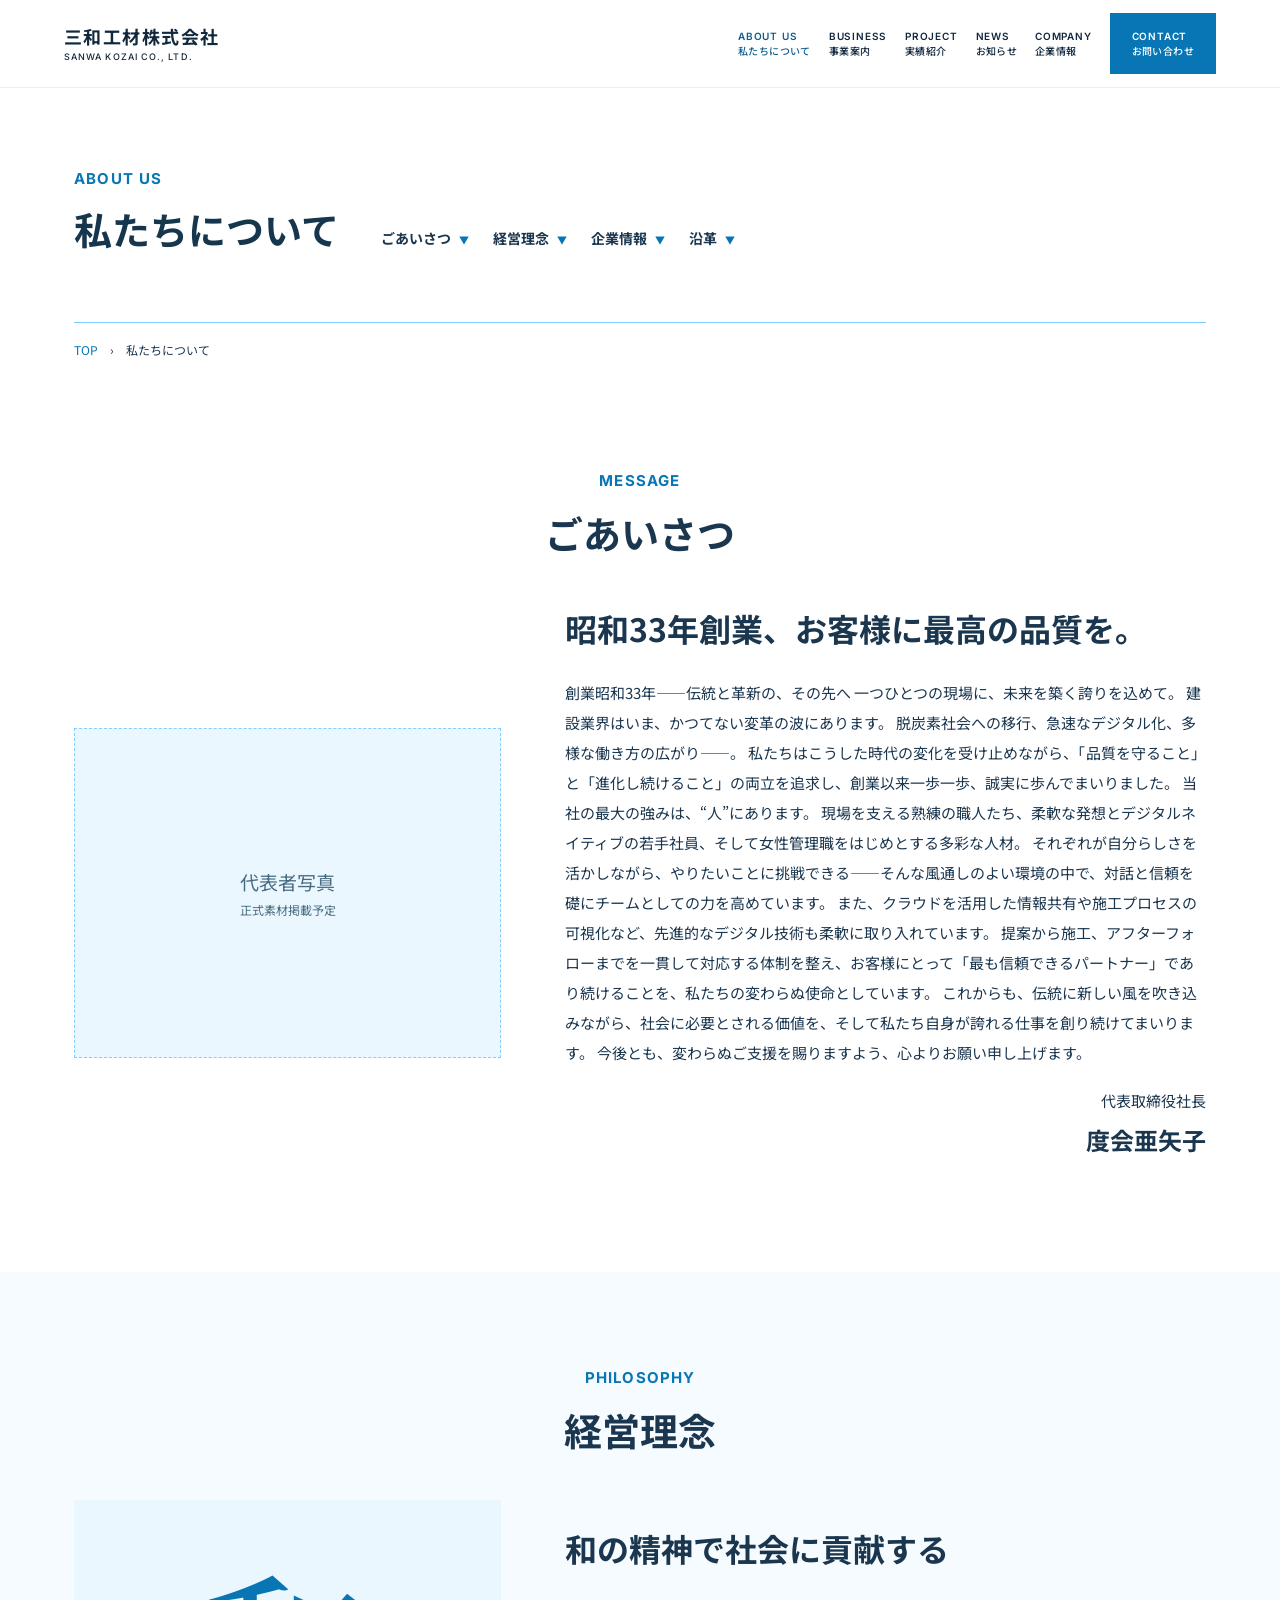
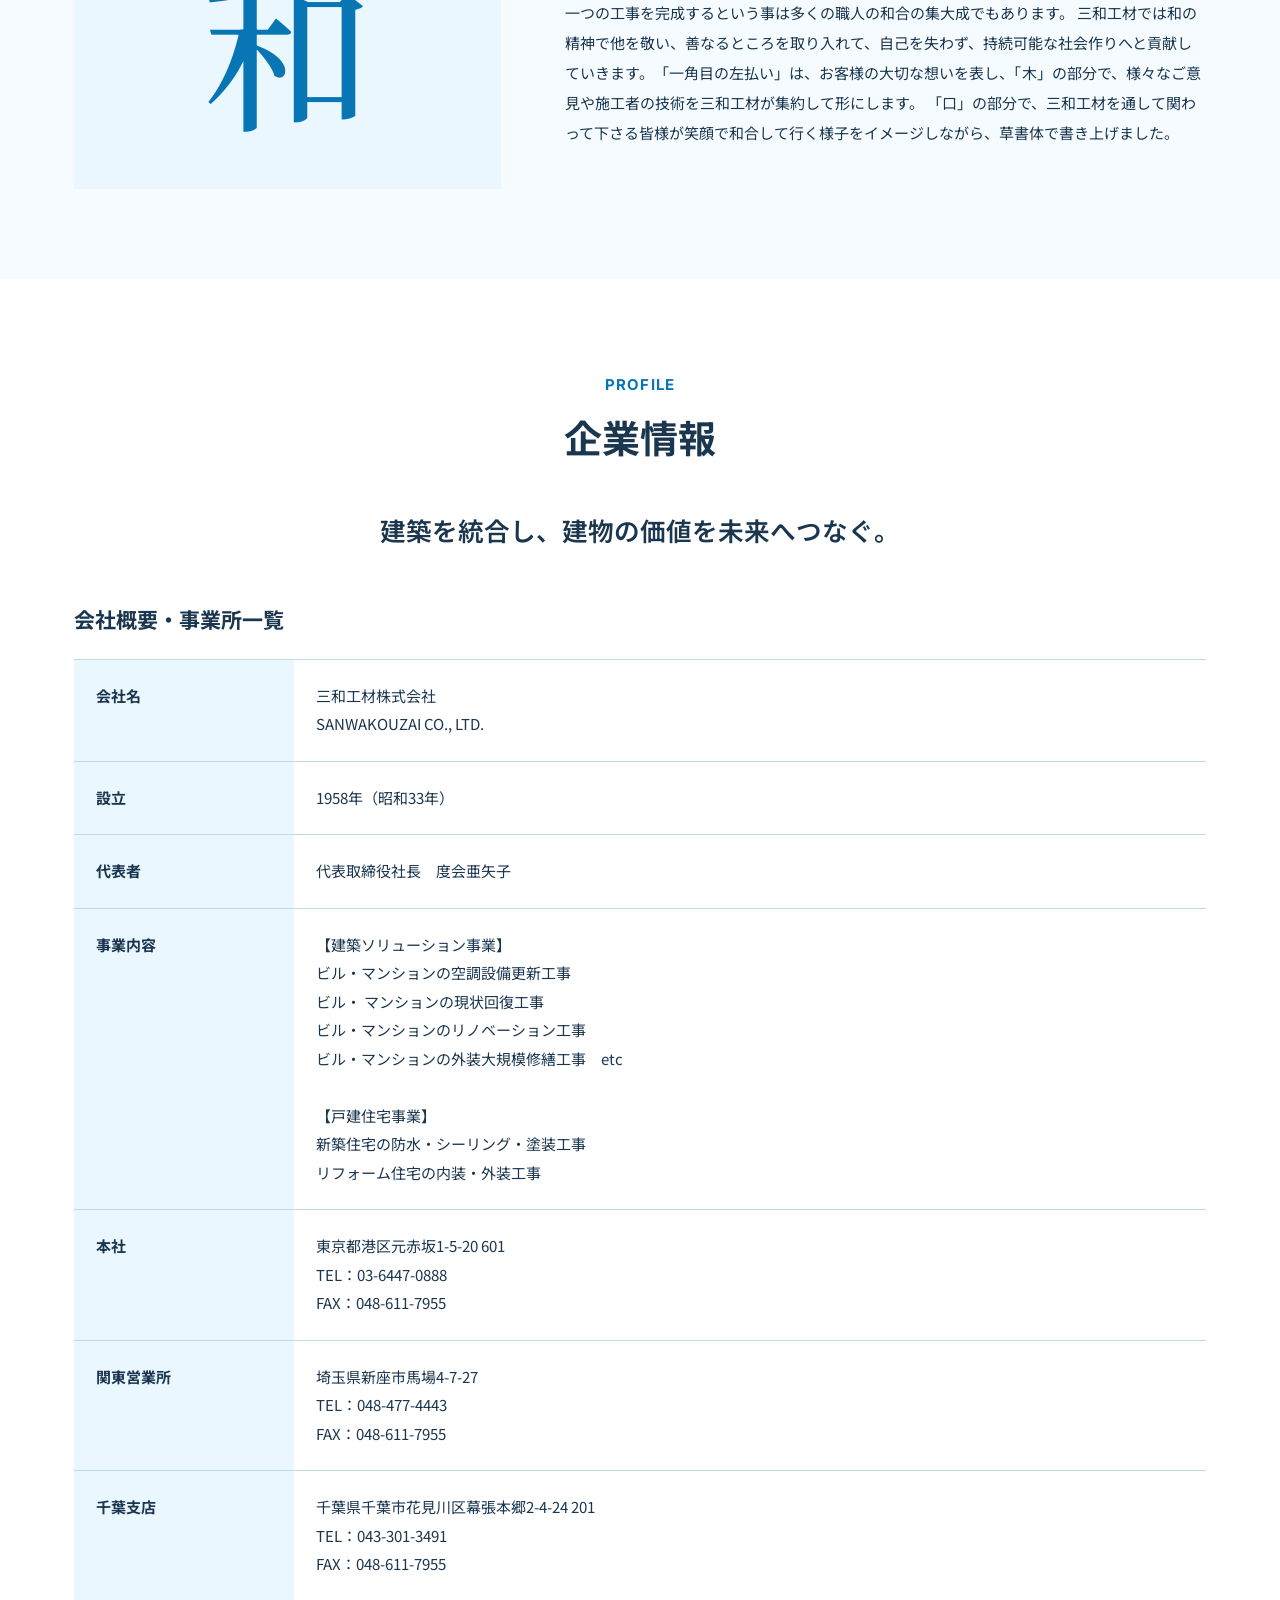
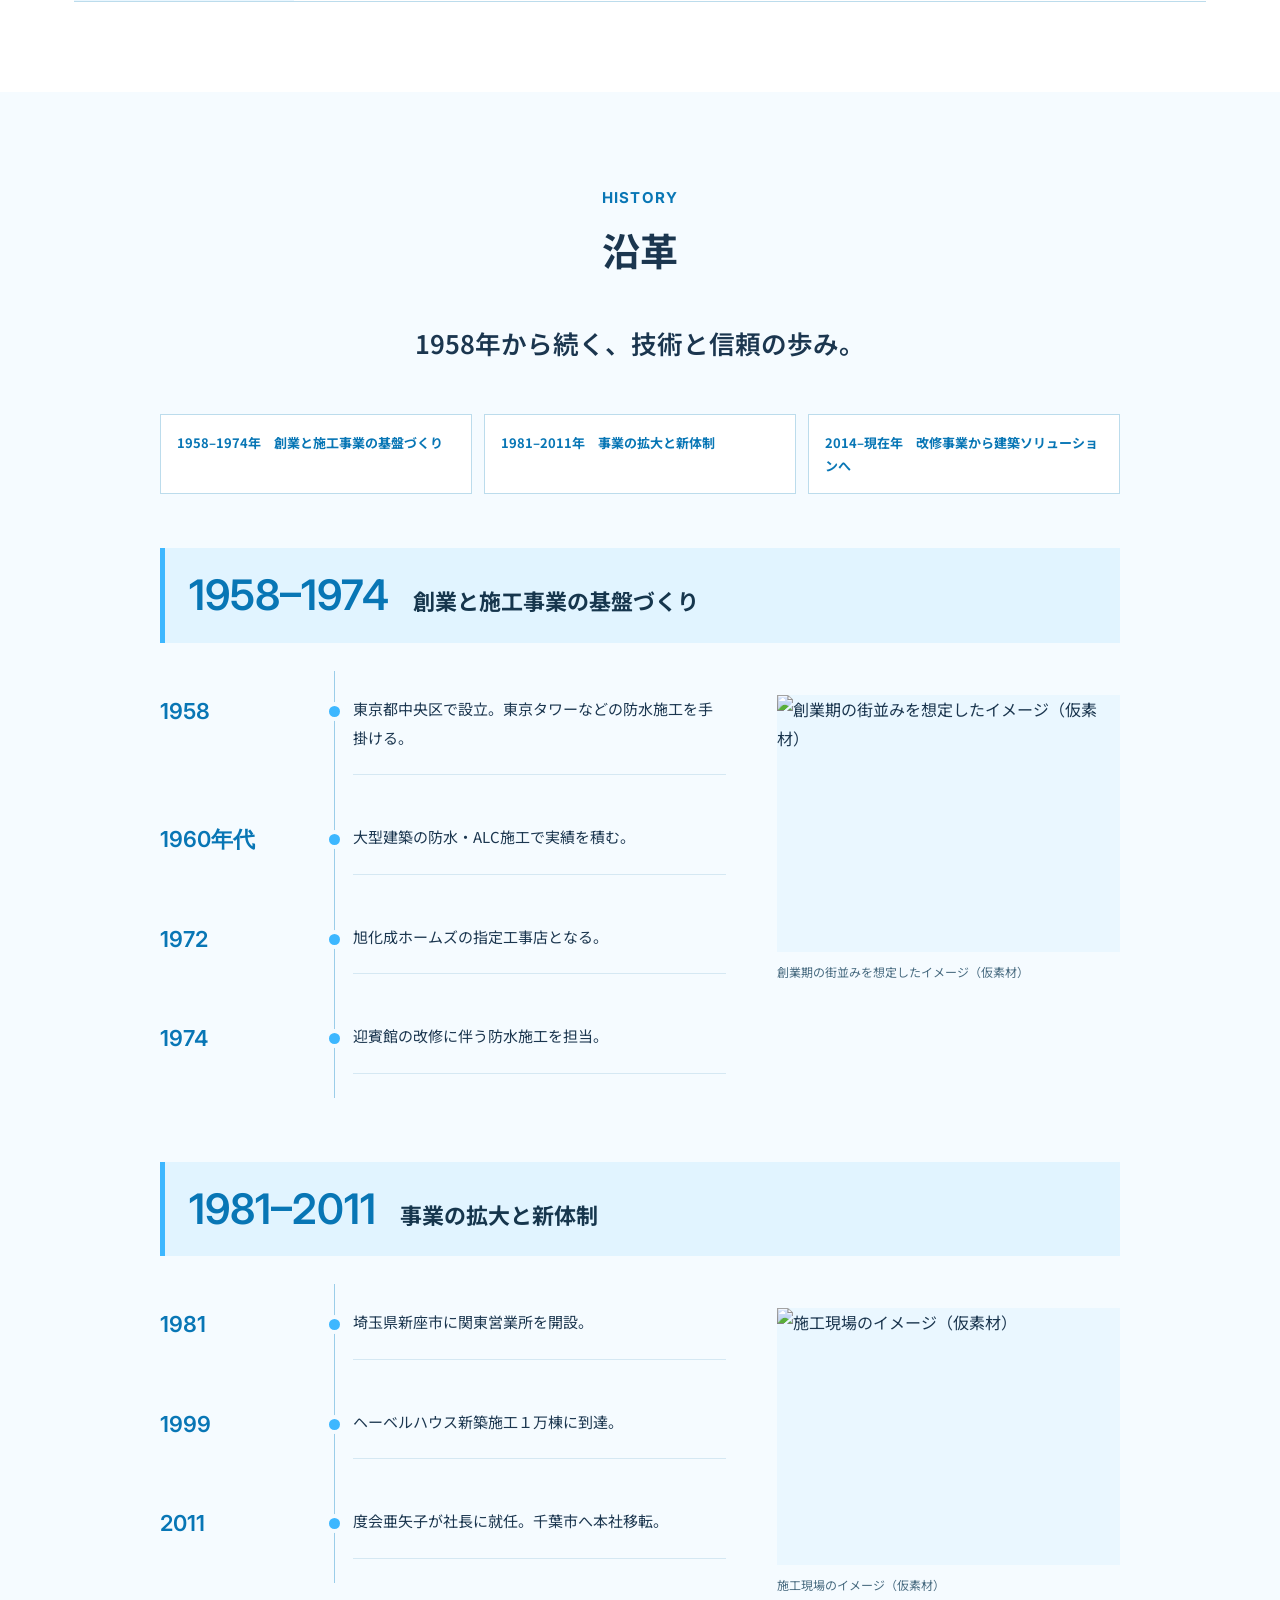
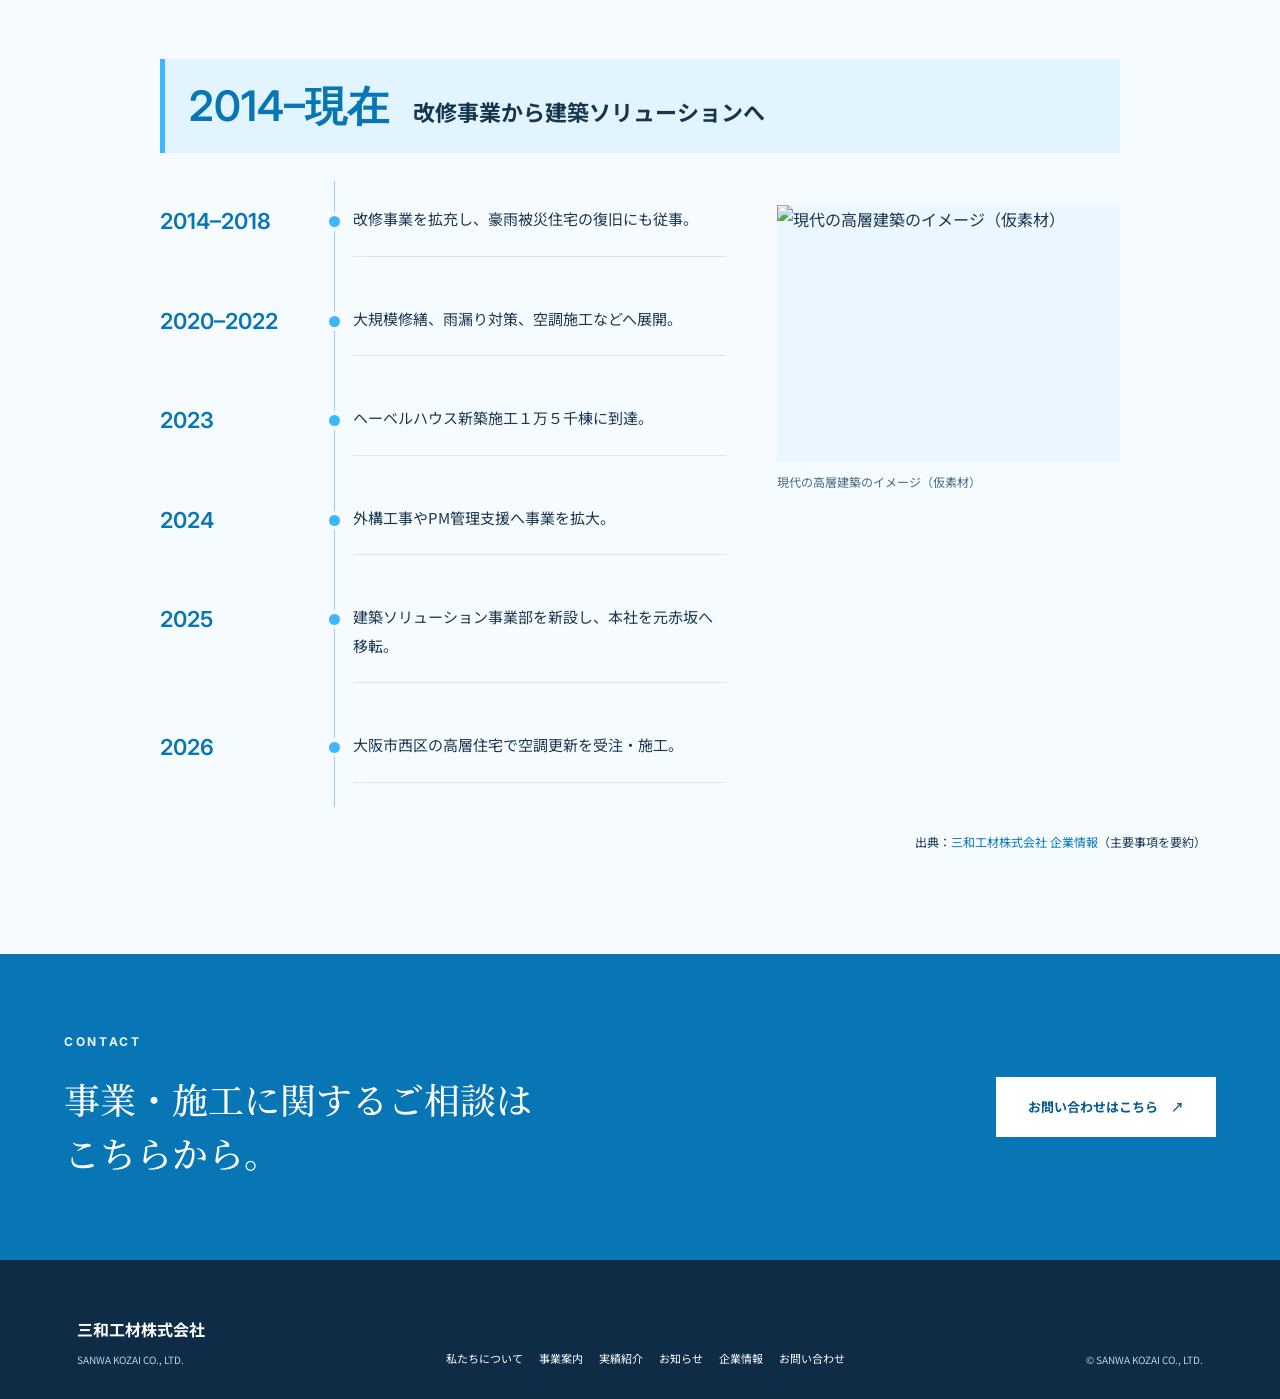
==== commit eb08162f: "26112501" ====
--- a/about.html
+++ b/about.html
@@ -16,13 +16,52 @@
 
 
 <section class="corp-section" id="message"><div class="corp-wrap"><div class="corp-heading"><span>MESSAGE</span><h2>ごあいさつ</h2></div>
-<div class="corp-message"><div aria-label="代表者写真掲載予定" class="corp-photo-placeholder" role="img">代表者写真<br/><small>正式素材掲載予定</small></div><div><h3>伝統を大切に、次の時代へ。</h3><p>1958年の創業以来、三和工材は品質を大切にしながら、建設業界の変化に対応してきました。</p><p>熟練の職人と若手社員をはじめ、多様な人材が互いの経験や発想を活かせる環境を育て、デジタル技術も取り入れています。</p><p>提案から施工、その後のサポートまで、お客様に信頼いただける体制づくりに努めています。</p><p class="corp-sign">代表取締役社長<br/><strong>度会亜矢子</strong></p><small>公式サイトのごあいさつを要約しています。</small></div></div></div></section><section class="corp-section corp-tint" id="philosophy"><div class="corp-wrap"><div class="corp-heading"><span>PHILOSOPHY</span><h2>経営理念</h2></div>
-<div class="corp-philosophy"><div aria-hidden="true" class="corp-wa">和</div><div><h3>和の精神で社会に貢献する</h3><p>工事は多くの人の協力によって成り立ちます。互いを尊重し、さまざまな意見や技術を結びつけ、持続可能な社会に貢献することを大切にしています。</p></div></div></div></section><section class="corp-section" id="profile">
+<div class="corp-message"><div aria-label="代表者写真掲載予定" class="corp-photo-placeholder" role="img">代表者写真<br/><small>正式素材掲載予定</small></div><div><h3>昭和33年創業、お客様に最高の品質を。</h3><p>創業昭和33年――伝統と革新の、その先へ
+
+一つひとつの現場に、未来を築く誇りを込めて。
+
+建設業界はいま、かつてない変革の波にあります。
+脱炭素社会への移行、急速なデジタル化、多様な働き方の広がり――。
+私たちはこうした時代の変化を受け止めながら、「品質を守ること」と「進化し続けること」の両立を追求し、創業以来一歩一歩、誠実に歩んでまいりました。
+
+当社の最大の強みは、“人”にあります。
+現場を支える熟練の職人たち、柔軟な発想とデジタルネイティブの若手社員、そして女性管理職をはじめとする多彩な人材。
+それぞれが自分らしさを活かしながら、やりたいことに挑戦できる――そんな風通しのよい環境の中で、対話と信頼を礎にチームとしての力を高めています。
+
+また、クラウドを活用した情報共有や施工プロセスの可視化など、先進的なデジタル技術も柔軟に取り入れています。
+提案から施工、アフターフォローまでを一貫して対応する体制を整え、お客様にとって「最も信頼できるパートナー」であり続けることを、私たちの変わらぬ使命としています。
+
+これからも、伝統に新しい風を吹き込みながら、社会に必要とされる価値を、そして私たち自身が誇れる仕事を創り続けてまいります。
+
+今後とも、変わらぬご支援を賜りますよう、心よりお願い申し上げます。</p><p class="corp-sign">代表取締役社長<br/><strong>度会亜矢子</strong></p></div></div></div></section><section class="corp-section corp-tint" id="philosophy"><div class="corp-wrap"><div class="corp-heading"><span>PHILOSOPHY</span><h2>経営理念</h2></div>
+<div class="corp-philosophy"><div aria-hidden="true" class="corp-wa">和</div><div><h3>和の精神で社会に貢献する</h3><p>一つの工事を完成するという事は多くの職人の和合の集大成でもあります。
+
+三和工材では和の精神で他を敬い、善なるところを取り入れて、自己を失わず、持続可能な社会作りへと貢献していきます。
+
+​
+
+「一角目の左払い」は、お客様の大切な想いを表し、「木」の部分で、様々なご意見や施工者の技術を三和工材が集約して形にします。
+
+「口」の部分で、三和工材を通して関わって下さる皆様が笑顔で和合して行く様子​をイメージしながら、草書体で書き上げました。</p></div></div></div></section><section class="corp-section" id="profile">
 
 <div class="corp-wrap"><div class="corp-heading"><span>PROFILE</span><h2>企業情報</h2></div>
 <p class="corp-lead">建築を統合し、建物の価値を未来へつなぐ。</p>
 <h3 class="corp-subheading">会社概要・事業所一覧</h3>
-<dl class="corp-table"><div><dt>会社名</dt><dd>三和工材株式会社</dd></div><div><dt>設立</dt><dd>1958年（昭和33年）</dd></div><div><dt>代表者</dt><dd>代表取締役社長　度会亜矢子</dd></div><div><dt>事業内容</dt><dd>建築ソリューション事業・住宅事業</dd></div><div><dt>本社</dt><dd>東京都港区元赤坂1-5-20 601<br/>TEL：03-6447-0888</dd></div><div><dt>関東営業所</dt><dd>埼玉県新座市馬場4-7-27<br/>TEL：048-477-4443</dd></div><div><dt>千葉支店</dt><dd>千葉県千葉市花見川区幕張本郷2-4-24 201<br/>TEL：043-301-3491</dd></div></dl>
+<dl class="corp-table"><div><dt>会社名</dt><dd>三和工材株式会社<br>SANWAKOUZAI CO., LTD.</dd></div>
+    <div><dt>設立</dt><dd>1958年（昭和33年）</dd></div>
+    <div><dt>代表者</dt><dd>代表取締役社長　度会亜矢子</dd></div>
+    <div><dt>事業内容</dt>
+        <dd>【建築ソリューション事業】<br>
+            ビル・マンションの空調設備更新工事<br>
+            ビル・ マンションの現状回復工事<br>
+            ビル・マンションのリノベーション工事<br>
+            ビル・マンションの外装大規模修繕工事　etc<br><br>
+            【戸建住宅事業】<br>
+            新築住宅の防水・シーリング・塗装工事<br>
+            リフォーム住宅の内装・外装工事</dd></div>
+            <div><dt>本社</dt><dd>東京都港区元赤坂1-5-20 601<br/>TEL：03-6447-0888<br>FAX：048-611-7955</dd></div>
+            <div><dt>関東営業所</dt><dd>埼玉県新座市馬場4-7-27<br/>TEL：048-477-4443<br>FAX：048-611-7955</dd></div>
+            <div><dt>千葉支店</dt><dd>千葉県千葉市花見川区幕張本郷2-4-24 201<br/>TEL：043-301-3491<br>FAX：048-611-7955</dd></div></dl>
 </div></section><section class="corp-section corp-tint" id="history"><div class="corp-wrap"><div class="corp-heading"><span>HISTORY</span><h2>沿革</h2></div><p class="corp-lead">1958年から続く、技術と信頼の歩み。</p><nav aria-label="沿革の年代選択" class="corp-era-nav"><a href="#history-era-1">1958–1974年　創業と施工事業の基盤づくり</a><a href="#history-era-2">1981–2011年　事業の拡大と新体制</a><a href="#history-era-3">2014–現在年　改修事業から建築ソリューションへ</a></nav><div class="corp-eras"><section class="corp-era" id="history-era-1"><h3 class="corp-era-heading"><span>1958–1974</span><strong>創業と施工事業の基盤づくり</strong></h3><div class="corp-era-layout"><ol class="corp-timeline"><li><time>1958</time><p>東京都中央区で設立。東京タワーなどの防水施工を手掛ける。</p></li><li><time>1960年代</time><p>大型建築の防水・ALC施工で実績を積む。</p></li><li><time>1972</time><p>旭化成ホームズの指定工事店となる。</p></li><li><time>1974</time><p>迎賓館の改修に伴う防水施工を担当。</p></li></ol><figure class="corp-era-photo"><img src="https://images.unsplash.com/photo-1480714378408-67cf0d13bc1b?auto=format&amp;fit=crop&amp;w=1000&amp;q=85" alt="創業期の街並みを想定したイメージ（仮素材）" loading="lazy" width="1000" height="750"><figcaption>創業期の街並みを想定したイメージ（仮素材）</figcaption></figure></div></section><section class="corp-era" id="history-era-2"><h3 class="corp-era-heading"><span>1981–2011</span><strong>事業の拡大と新体制</strong></h3><div class="corp-era-layout"><ol class="corp-timeline"><li><time>1981</time><p>埼玉県新座市に関東営業所を開設。</p></li><li><time>1999</time><p>ヘーベルハウス新築施工１万棟に到達。</p></li><li><time>2011</time><p>度会亜矢子が社長に就任。千葉市へ本社移転。</p></li></ol><figure class="corp-era-photo"><img src="https://images.unsplash.com/photo-1504307651254-35680f356dfd?auto=format&amp;fit=crop&amp;w=1000&amp;q=85" alt="施工現場のイメージ（仮素材）" loading="lazy" width="1000" height="750"><figcaption>施工現場のイメージ（仮素材）</figcaption></figure></div></section><section class="corp-era" id="history-era-3"><h3 class="corp-era-heading"><span>2014–現在</span><strong>改修事業から建築ソリューションへ</strong></h3><div class="corp-era-layout"><ol class="corp-timeline"><li><time>2014–2018</time><p>改修事業を拡充し、豪雨被災住宅の復旧にも従事。</p></li><li><time>2020–2022</time><p>大規模修繕、雨漏り対策、空調施工などへ展開。</p></li><li><time>2023</time><p>ヘーベルハウス新築施工１万５千棟に到達。</p></li><li><time>2024</time><p>外構工事やPM管理支援へ事業を拡大。</p></li><li><time>2025</time><p>建築ソリューション事業部を新設し、本社を元赤坂へ移転。</p></li><li><time>2026</time><p>大阪市西区の高層住宅で空調更新を受注・施工。</p></li></ol><figure class="corp-era-photo"><img src="https://images.unsplash.com/photo-1486406146926-c627a92ad1ab?auto=format&amp;fit=crop&amp;w=1000&amp;q=85" alt="現代の高層建築のイメージ（仮素材）" loading="lazy" width="1000" height="750"><figcaption>現代の高層建築のイメージ（仮素材）</figcaption></figure></div></section></div><p class="corp-source">出典：<a href="https://www.sanwakouzai.com/company">三和工材株式会社 企業情報</a>（主要事項を要約）</p></div></section><section class="contact" id="contact"><div class="container"><div><div class="eyebrow">CONTACT</div><h2>事業・施工に関するご相談は<br>こちらから。</br></h2></div><a href="https://www.sanwakouzai.com/contact">お問い合わせはこちら　↗</a></div></section>
 </main>
 <footer class="ref-footer"><div><strong>三和工材株式会社</strong><small>SANWA KOZAI CO., LTD.</small></div><nav><a href="about.html">私たちについて</a><a href="business.html">事業案内</a><a href="index.html#projects">実績紹介</a><a href="index.html#news">お知らせ</a><a href="#profile">企業情報</a><a href="#contact">お問い合わせ</a></nav><small>© SANWA KOZAI CO., LTD.</small></footer>
